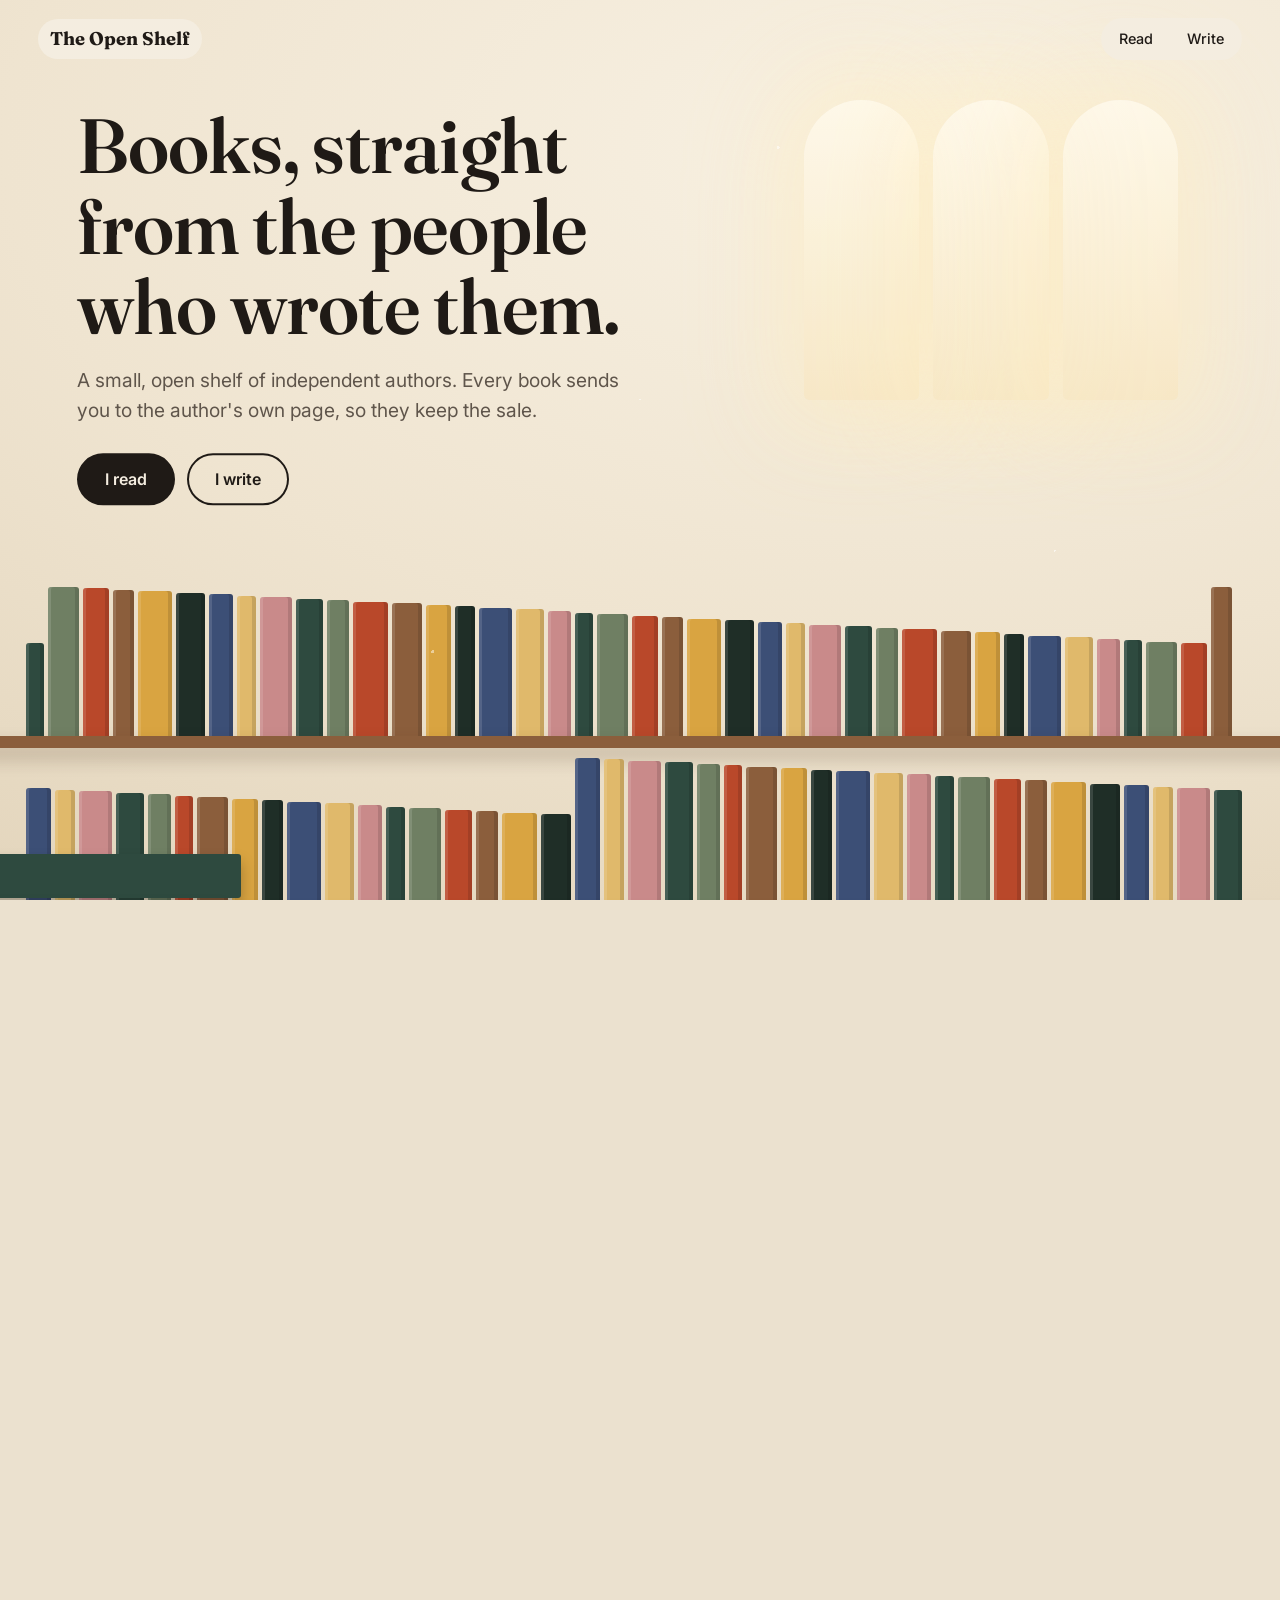
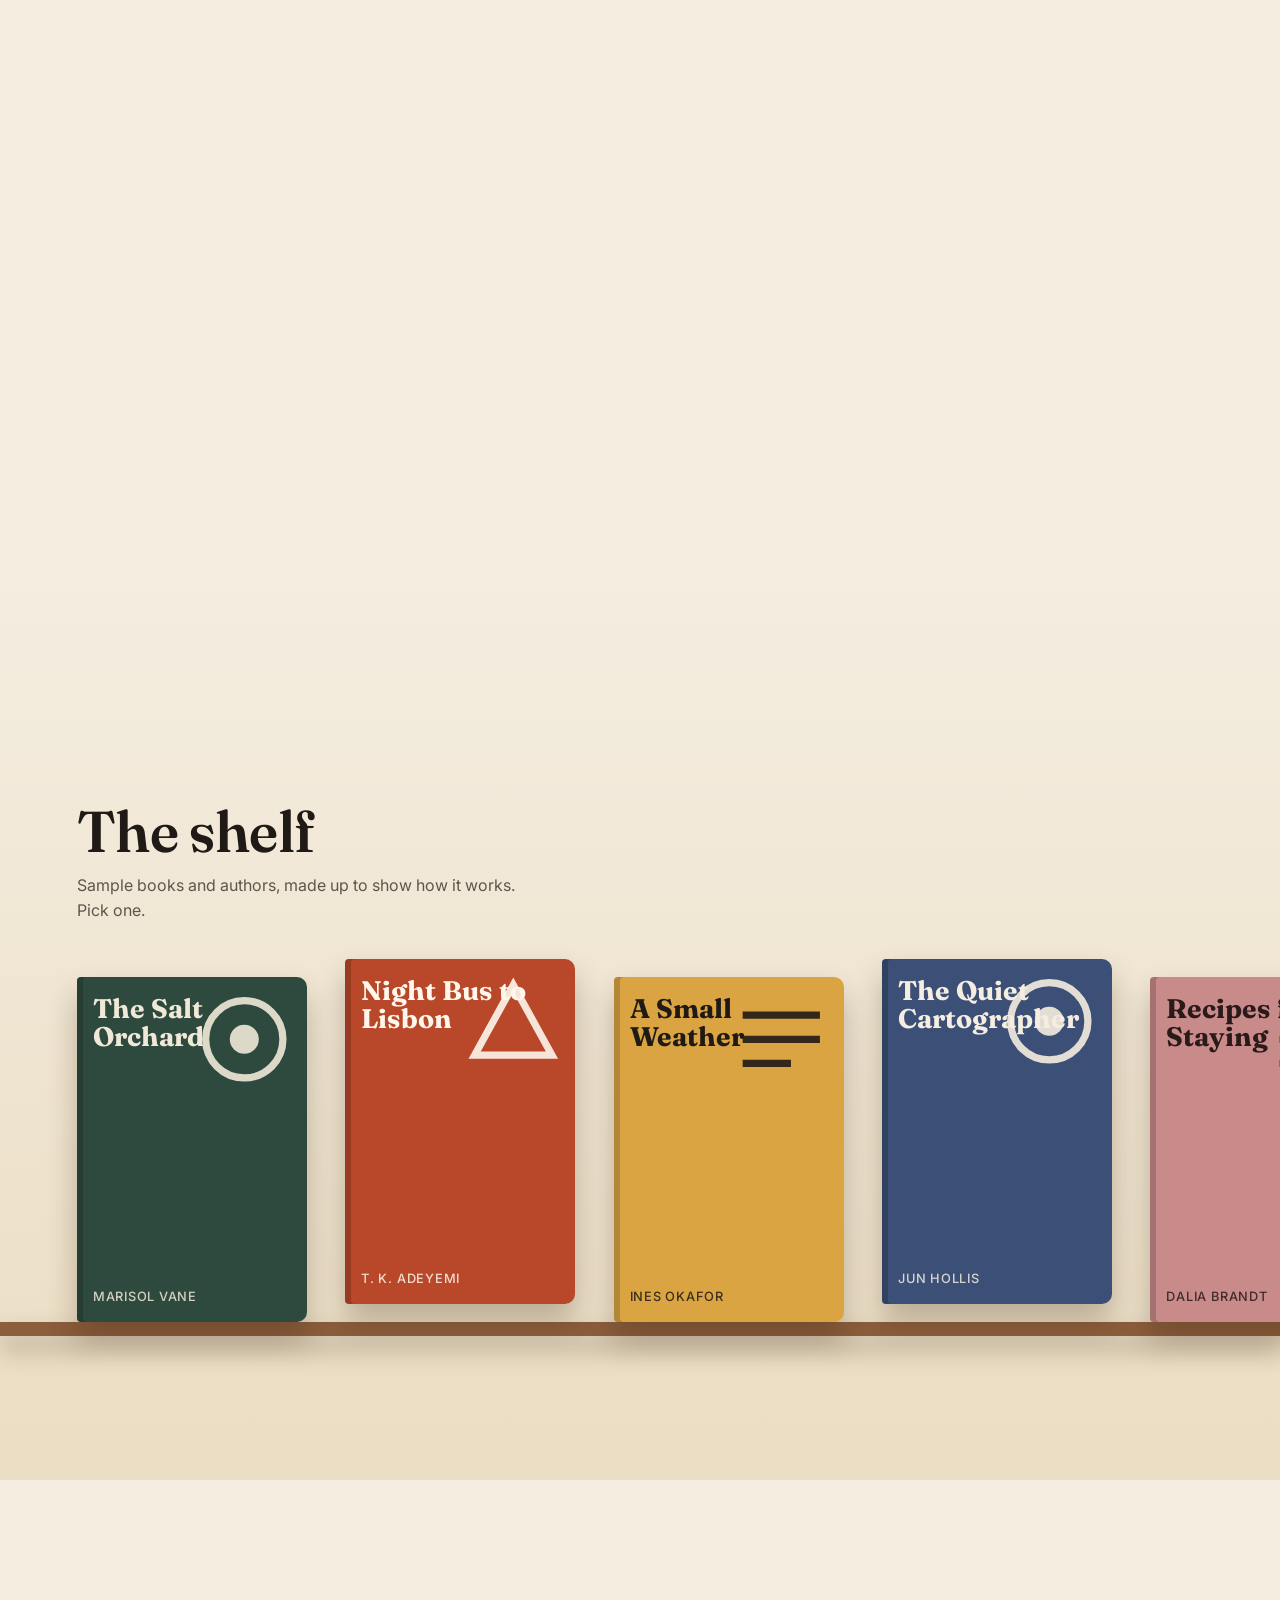
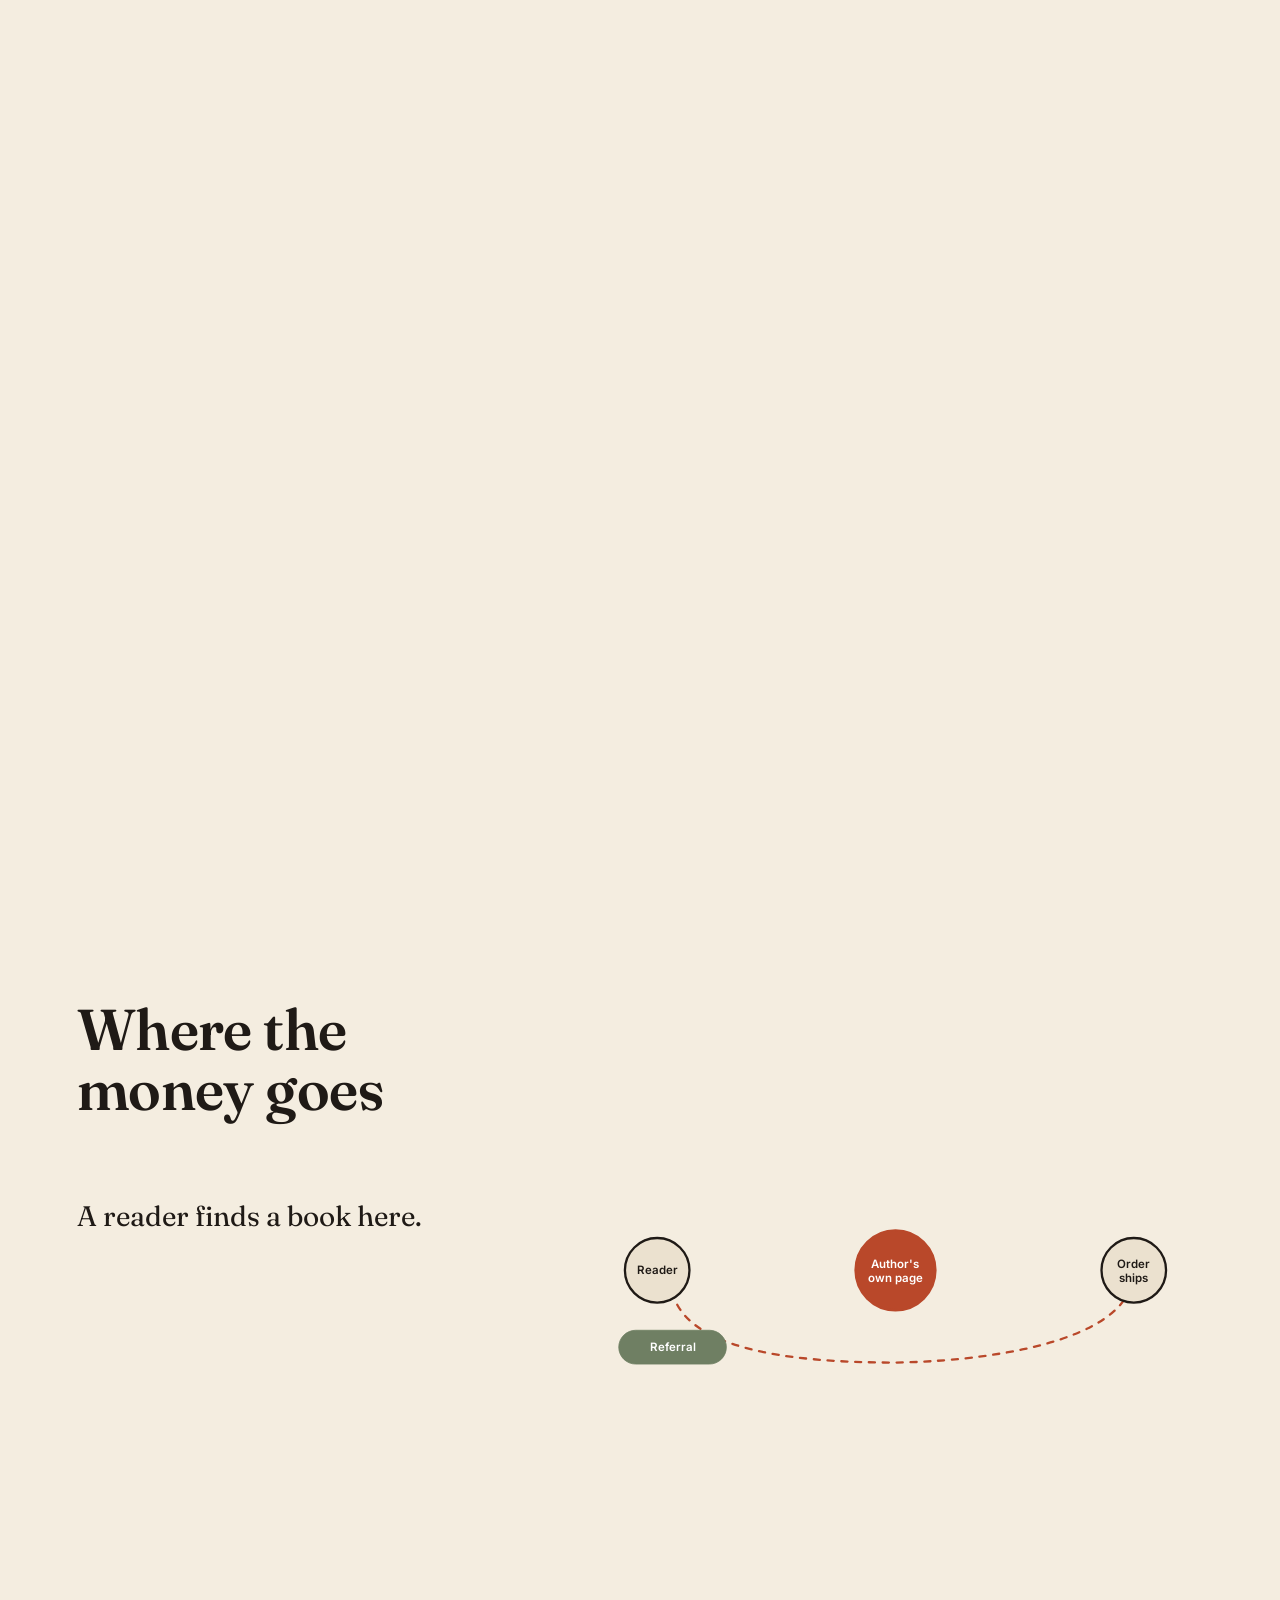
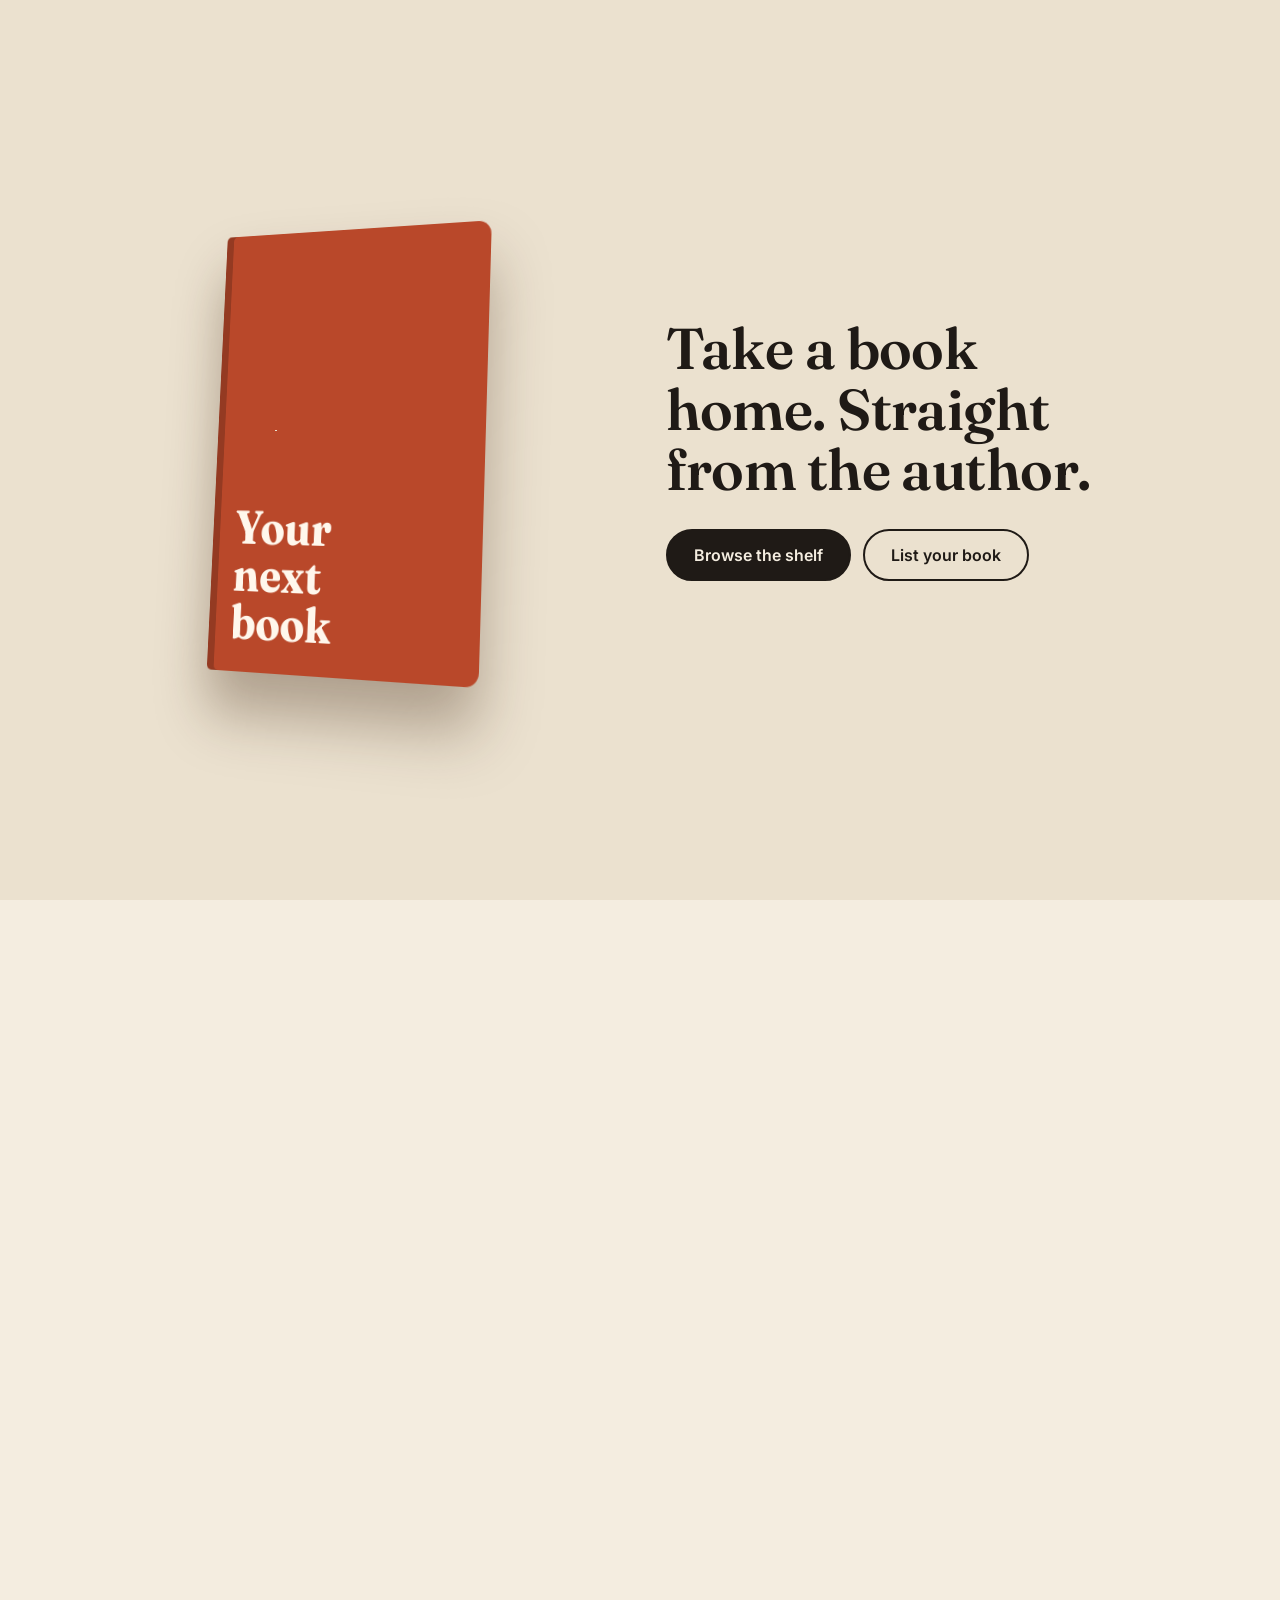
==== site/index.html @ f5461d3b "Add The Open Shelf site, brief and business plausibility notes Co-Authored-By: Claude Sonnet 5.5 <no" ====
<!doctype html>
<html lang="en">
<head>
<meta charset="utf-8">
<meta name="viewport" content="width=device-width, initial-scale=1">
<title>The Open Shelf</title>
<meta name="description" content="Indie books, linked straight to the author's own page. No middle shelf.">
<link rel="preconnect" href="https://fonts.googleapis.com">
<link rel="stylesheet" href="https://fonts.googleapis.com/css2?family=Fraunces:opsz,wght@9..144,400;9..144,600;9..144,700&family=Inter:wght@400;500;600&display=swap">
<link rel="stylesheet" href="style.css">
</head>
<body>

<header class="nav">
  <a class="brand" href="#top">The Open Shelf</a>
  <nav><a href="#shelf">Read</a><a href="#authors">Write</a></nav>
</header>

<main id="top">

<!-- ROOM 1: threshold -->
<section class="room hero" id="hero" data-room>
  <div class="hero-stage">
    <div class="layer l-wall" data-depth="0.15"></div>
    <div class="layer l-window" data-depth="0.25"><span></span><span></span><span></span></div>
    <div class="layer l-shelf" data-depth="0.5">
      <div class="shelf-row r1"></div>
      <div class="shelf-row r2"></div>
    </div>
    <div class="layer l-dust" data-depth="0.8" aria-hidden="true"></div>
    <div class="layer l-front" data-depth="1.2"><div class="stack"><i></i><i></i><i></i></div></div>
    <div class="hero-copy">
      <h1>Books, straight from the people who wrote them.</h1>
      <p>A small, open shelf of independent authors. Every book sends you to the author's own page, so they keep the sale.</p>
      <div class="actions">
        <a class="btn solid" href="#shelf">I read</a>
        <a class="btn ghost" href="#authors">I write</a>
      </div>
    </div>
  </div>
</section>

<!-- ROOM 2: the idea -->
<section class="room idea" id="idea" data-room style="--span:320vh">
  <div class="sticky">
    <div class="idea-lines">
      <p data-line>Most bookshops sit in the middle.</p>
      <p data-line>They take a cut, hold the customer, and set the terms.</p>
      <p data-line>This one points. Then it steps aside.</p>
      <p data-line class="strong">No middle shelf.</p>
    </div>
  </div>
</section>

<!-- ROOM 3: the shelf (peak) -->
<section class="room shelf" id="shelf" data-room style="--span:560vh">
  <div class="sticky">
    <div class="shelf-head">
      <h2>The shelf</h2>
      <p>Sample books and authors, made up to show how it works. Pick one.</p>
    </div>
    <div class="track-wrap"><div class="plank" aria-hidden="true"></div><div class="track" id="track"></div></div>
  </div>
</section>

<!-- ROOM 4: the money -->
<section class="room money" id="money" data-room style="--span:360vh">
  <div class="sticky">
    <div class="money-copy">
      <h2>Where the money goes</h2>
      <p class="step" data-step="0">A reader finds a book here.</p>
      <p class="step" data-step="1">They land on the author's own page and buy there.</p>
      <p class="step" data-step="2">The author sells, ships and keeps the relationship.</p>
      <p class="step" data-step="3">The shelf earns a small referral commission, agreed up front with each author.</p>
    </div>
    <svg class="flow" viewBox="0 0 800 300" role="img" aria-label="A reader goes from the shelf to the author's page, the author fulfils the order, and a small commission returns to the shelf.">
      <path id="main" d="M90 150 H400 H710" />
      <path id="back" d="M710 150 C710 270 400 270 400 270 C250 270 130 250 110 180" />
      <g class="node n0"><circle cx="90" cy="150" r="42"/><text x="90" y="155">Reader</text></g>
      <g class="node n1"><circle cx="400" cy="150" r="52"/><text x="400" y="147">Author's</text><text x="400" y="165">own page</text></g>
      <g class="node n2"><circle cx="710" cy="150" r="42"/><text x="710" y="147">Order</text><text x="710" y="165">ships</text></g>
      <g class="node n3"><rect x="40" y="228" width="140" height="44" rx="22"/><text x="110" y="255">Referral</text></g>
    </svg>
  </div>
</section>

<!-- ROOM 5: for authors -->
<section class="room authors" id="authors" data-room style="--span:260vh">
  <div class="sticky">
    <div class="reveal-panel">
      <div class="authors-inner">
        <h2>Write books? Keep your readers.</h2>
        <ol>
          <li><b>Send us your book.</b> A cover, a short blurb and the link to your own page.</li>
          <li><b>Agree the referral.</b> One plain number, written down before anything goes live.</li>
          <li><b>Get found.</b> Readers click through and buy from you. You ship, you keep the sale.</li>
        </ol>
        <a class="btn solid light" href="mailto:hello@example.com?subject=My%20book%20for%20The%20Open%20Shelf">Tell us about your book</a>
      </div>
    </div>
  </div>
</section>

<!-- ROOM 6: close -->
<section class="room close" id="close" data-room style="--span:200vh">
  <div class="sticky">
    <div class="tilt-book" id="tilt" aria-hidden="true"><span>Your<br>next<br>book</span></div>
    <div class="close-copy">
      <h2>Take a book home. Straight from the author.</h2>
      <div class="actions">
        <a class="btn solid" href="#shelf">Browse the shelf</a>
        <a class="btn ghost" href="#authors">List your book</a>
      </div>
    </div>
  </div>
</section>

</main>

<footer><p>The Open Shelf. Sample books and authors on this page are fictional.</p></footer>

<!-- library slip (signature move) -->
<div class="slip-wrap" id="slipWrap" hidden>
  <div class="slip" role="dialog" aria-modal="true" aria-labelledby="slipTitle">
    <p class="slip-top">THE OPEN SHELF · BORROWER'S SLIP</p>
    <h3 id="slipTitle"></h3>
    <p class="slip-by"></p>
    <div class="slip-line"><span>Fulfilled by</span><b class="slip-url"></b></div>
    <div class="stamp" aria-hidden="true">DIRECT</div>
    <p class="slip-note">You are going to the author's own page. They sell it, they ship it, they keep the sale.</p>
    <div class="actions">
      <a class="btn solid slip-go" href="#" target="_blank" rel="noopener">Go to the author</a>
      <button class="btn ghost slip-close" type="button">Back to the shelf</button>
    </div>
  </div>
</div>

<script src="app.js"></script>
</body>
</html>
---- site/style.css ----
:root{
  --paper:#F4EDE0; --paper-2:#EBE1CF; --ink:#1F1A16; --ink-soft:#5F554B;
  --accent:#B9482A; --accent-ink:#FFF7EC; --sage:#6F7F63; --deep:#1F2E27; --deep-ink:#F1E9D8;
  --display:"Fraunces",Georgia,serif; --text:"Inter",system-ui,sans-serif;
}
*{box-sizing:border-box;margin:0;padding:0}
html{scroll-behavior:smooth}
body{background:var(--paper);color:var(--ink);font-family:var(--text);line-height:1.55;-webkit-font-smoothing:antialiased}
a{color:inherit}
h1,h2,h3{font-family:var(--display);font-weight:600;line-height:1.05;letter-spacing:-.01em;text-wrap:balance}
h1{font-size:clamp(2.4rem,6vw,5rem)} h2{font-size:clamp(2rem,4.5vw,3.6rem)}
p{text-wrap:pretty}

.nav{position:fixed;inset:0 0 auto 0;z-index:20;display:flex;justify-content:space-between;align-items:center;padding:18px max(16px,3vw);mix-blend-mode:normal;pointer-events:none}
.nav>*{pointer-events:auto}
.brand{font-family:var(--display);font-weight:700;text-decoration:none;font-size:1.15rem;background:var(--paper);padding:6px 12px;border-radius:99px}
.nav nav{display:flex;gap:6px;background:var(--paper);padding:4px;border-radius:99px}
.nav nav a{text-decoration:none;font-size:.9rem;font-weight:500;padding:6px 14px;border-radius:99px}
.nav nav a:hover,.nav nav a:focus-visible{background:var(--ink);color:var(--paper)}

.btn{display:inline-block;font:600 1rem var(--text);padding:14px 26px;border-radius:99px;text-decoration:none;border:2px solid var(--ink);cursor:pointer;transition:transform .2s,background .2s,color .2s}
.btn.solid{background:var(--ink);color:var(--paper)} .btn.ghost{background:transparent;color:var(--ink)}
.btn.solid.light{background:var(--deep-ink);color:var(--deep);border-color:var(--deep-ink)}
.btn:hover{transform:translateY(-2px)} .btn:focus-visible,.nav a:focus-visible,.book:focus-visible{outline:3px solid var(--accent);outline-offset:3px}
.actions{display:flex;gap:12px;flex-wrap:wrap;margin-top:28px}

.room{position:relative}
.sticky{position:sticky;top:0;height:100vh;overflow:hidden}
.idea,.shelf,.money,.authors,.close{height:var(--span)}

/* HERO */
.hero{height:100vh;min-height:620px;overflow:hidden}
.hero-stage{position:relative;height:100%;background:var(--paper)}
.layer{position:absolute;inset:-6% -4%;will-change:transform}
.l-wall{background:radial-gradient(120% 90% at 70% 20%,#F8F1E3 0%,#EFE4D0 55%,#E3D5BC 100%)}
.l-window{display:flex;gap:14px;justify-content:flex-end;padding:12% 12% 0 0}
.l-window span{width:clamp(50px,9vw,120px);height:clamp(150px,34vh,300px);background:linear-gradient(180deg,#FFF9EA,#F7E7C3);border-radius:70px 70px 6px 6px;opacity:.85;box-shadow:0 0 90px 30px rgba(255,236,190,.55)}
.l-shelf{display:flex;flex-direction:column;justify-content:flex-end;gap:0;padding-bottom:5vh}
.shelf-row{position:relative;display:flex;align-items:flex-end;gap:4px;padding:0 6vw;height:17vh;margin-top:2vh}
.shelf-row::after{content:"";position:absolute;left:0;right:0;bottom:-10px;height:12px;background:#8B5E3C;box-shadow:0 10px 18px rgba(60,35,15,.25)}
.shelf-row i{display:block;border-radius:3px 3px 0 0;box-shadow:inset -4px 0 0 rgba(0,0,0,.12),inset 3px 0 0 rgba(255,255,255,.12)}
.l-dust{background:
 radial-gradient(2px 2px at 20% 30%,#fff9 50%,transparent 51%),radial-gradient(3px 3px at 60% 20%,#fff8 50%,transparent 51%),
 radial-gradient(2px 2px at 80% 60%,#fff9 50%,transparent 51%),radial-gradient(3px 3px at 35% 70%,#fff7 50%,transparent 51%),
 radial-gradient(2px 2px at 50% 45%,#fff8 50%,transparent 51%);pointer-events:none}
.l-front{display:flex;align-items:flex-end;justify-content:flex-start;padding:0 0 -10px 4vw;pointer-events:none}
.stack{margin-bottom:-4vh;display:flex;flex-direction:column;gap:2px;width:clamp(150px,22vw,300px)}
.stack i{display:block;height:clamp(22px,4vw,44px);border-radius:3px;box-shadow:0 8px 14px rgba(0,0,0,.25)}
.stack i:nth-child(1){background:#2E4A3F;transform:translateX(10px)} .stack i:nth-child(2){background:#B9482A;transform:translateX(-6px)} .stack i:nth-child(3){background:#D9A441;transform:translateX(4px)}
.hero-copy{position:absolute;z-index:5;left:max(20px,6vw);top:34%;transform:translateY(-50%);max-width:min(680px,88vw)}
.hero-copy p{margin-top:18px;font-size:clamp(1rem,1.5vw,1.2rem);color:var(--ink-soft);max-width:46ch}

/* IDEA */
.idea .sticky{display:grid;place-items:center;background:var(--paper-2)}
.idea-lines{width:min(820px,86vw);position:relative;height:60vh}
.idea-lines p{position:absolute;left:0;right:0;top:50%;font-family:var(--display);font-size:clamp(1.7rem,4vw,3.2rem);line-height:1.15;opacity:0;transform:translateY(22px)}
.idea-lines p.strong{font-size:clamp(2.6rem,8vw,6.5rem);font-weight:700;color:var(--accent)}

/* SHELF */
.shelf .sticky{background:linear-gradient(180deg,#F4EDE0 0%,#EBDDC3 100%);display:flex;flex-direction:column;justify-content:center}
.shelf-head{padding:0 max(20px,6vw);margin-bottom:4vh;padding-top:70px}
.shelf-head p{color:var(--ink-soft);margin-top:10px;max-width:50ch}
.track{display:flex;gap:clamp(18px,3vw,44px);padding:0 max(20px,6vw);will-change:transform;align-items:flex-end}
.book{flex:0 0 auto;width:clamp(150px,19vw,230px);aspect-ratio:2/3;border:0;border-radius:4px 10px 10px 4px;cursor:pointer;position:relative;padding:18px 16px;text-align:left;color:var(--c-ink,#fff);background:var(--c);box-shadow:inset 6px 0 0 rgba(0,0,0,.18),0 18px 30px rgba(60,35,15,.28);transition:transform .35s cubic-bezier(.2,.8,.2,1),box-shadow .35s;display:flex;flex-direction:column;justify-content:space-between;font-family:var(--display)}
.book:hover,.book:focus-visible{transform:translateY(-16px) rotate(-1.5deg);box-shadow:inset 6px 0 0 rgba(0,0,0,.18),0 30px 40px rgba(60,35,15,.34)}
.book .t{font-size:clamp(1.15rem,2.1vw,1.7rem);font-weight:700;line-height:1.05}
.book .a{font:500 .8rem var(--text);letter-spacing:.06em;text-transform:uppercase;opacity:.85}
.book .art{position:absolute;right:14px;top:14px;width:42%;aspect-ratio:1;opacity:.9}
.track-wrap{position:relative;padding-bottom:6px}
.track{position:relative;z-index:1}
.plank{position:absolute;left:0;right:0;bottom:-8px;height:14px;background:#8B5E3C;box-shadow:0 14px 24px rgba(60,35,15,.3)}

/* MONEY */
.money .sticky{background:var(--paper);display:grid;grid-template-columns:1fr 1.3fr;align-items:center;gap:3vw;padding:0 max(20px,6vw)}
.money-copy{position:relative;height:60vh}
.money-copy h2{position:absolute;top:0}
.step{position:absolute;left:0;top:36%;font-size:clamp(1.2rem,2.2vw,1.8rem);font-family:var(--display);max-width:22ch;opacity:0;transform:translateY(18px)}
.flow{width:100%;height:auto;overflow:visible}
.flow path{fill:none;stroke:var(--ink);stroke-width:3;stroke-linecap:round;stroke-dasharray:var(--len,1000);stroke-dashoffset:var(--len,1000)}
.flow #back{stroke:var(--accent);stroke-dasharray:8 10 }
.flow .node{opacity:.25;transition:opacity .4s}
.flow .node.on{opacity:1}
.flow circle{fill:var(--paper-2);stroke:var(--ink);stroke-width:3}
.flow .n1 circle{fill:var(--accent);stroke:var(--accent)}
.flow .n3 rect{fill:var(--sage);stroke:var(--sage)}
.flow text{font:600 15px var(--text);text-anchor:middle;fill:var(--ink)}
.flow .n1 text,.flow .n3 text{fill:#fff}

/* AUTHORS */
.authors .sticky{background:var(--paper)}
.reveal-panel{position:absolute;inset:0;background:var(--deep);color:var(--deep-ink);clip-path:circle(var(--r,0%) at 50% 100%);display:grid;place-items:center}
.authors-inner{width:min(760px,86vw)}
.authors-inner h2{margin-bottom:28px}
.authors-inner ol{list-style:none;display:grid;gap:16px;margin-bottom:30px;counter-reset:n}
.authors-inner li{counter-increment:n;padding-left:44px;position:relative;font-size:clamp(1rem,1.6vw,1.25rem)}
.authors-inner li::before{content:counter(n);position:absolute;left:0;top:-2px;width:30px;height:30px;border-radius:50%;background:var(--deep-ink);color:var(--deep);display:grid;place-items:center;font:700 .9rem var(--text)}

/* CLOSE */
.close .sticky{background:var(--paper-2);display:grid;grid-template-columns:1fr 1fr;align-items:center;padding:0 max(20px,6vw);gap:4vw;perspective:900px}
.tilt-book{justify-self:center;width:min(300px,60vw);aspect-ratio:2/3;background:var(--accent);color:var(--accent-ink);border-radius:5px 14px 14px 5px;box-shadow:inset 8px 0 0 rgba(0,0,0,.2),0 40px 60px rgba(60,35,15,.35);display:flex;align-items:flex-end;padding:26px;font:700 clamp(2rem,4vw,3rem)/1 var(--display);transform:rotateY(var(--ry,-14deg)) rotateX(var(--rx,4deg));transition:transform .15s linear}
.close-copy h2{max-width:14ch}

footer{padding:40px max(20px,6vw);background:var(--ink);color:var(--paper-2);font-size:.9rem}

/* SLIP */
.slip-wrap{position:fixed;inset:0;z-index:50;background:rgba(31,26,22,.55);display:grid;place-items:center;padding:16px;backdrop-filter:blur(3px)}
.slip-wrap[hidden]{display:none}
.slip{position:relative;width:min(480px,100%);background:#FBF6EA;background-image:repeating-linear-gradient(transparent 0 31px,#cfd9e2 31px 32px);border-radius:4px;padding:28px 28px 26px;box-shadow:0 30px 60px rgba(0,0,0,.4);animation:pull .6s cubic-bezier(.2,.9,.2,1) both}
@keyframes pull{from{transform:translateY(60px) rotate(-3deg);opacity:0}to{transform:none;opacity:1}}
.slip-top{font:600 .7rem var(--text);letter-spacing:.14em;color:var(--ink-soft)}
.slip h3{font-size:1.8rem;margin:10px 0 2px}
.slip-by{color:var(--ink-soft);margin-bottom:16px}
.slip-line{display:flex;justify-content:space-between;gap:12px;border-top:2px solid var(--ink);padding-top:10px;font-size:.95rem}
.slip-url{font-family:ui-monospace,Menlo,monospace}
.stamp{position:absolute;right:22px;top:70px;border:3px solid var(--accent);color:var(--accent);font:800 1.4rem var(--text);letter-spacing:.12em;padding:4px 12px;border-radius:4px;transform:rotate(-12deg);opacity:0;animation:stamp .35s .5s cubic-bezier(.3,1.6,.5,1) forwards}
@keyframes stamp{from{transform:rotate(-12deg) scale(2.2);opacity:0}to{transform:rotate(-12deg) scale(1);opacity:.9}}
.slip-note{margin-top:16px;font-size:.92rem;color:var(--ink-soft)}
.slip .btn{padding:12px 20px;font-size:.95rem}

@media (max-width:760px){
  .money .sticky,.close .sticky{grid-template-columns:1fr;align-content:center}
  .money-copy{height:34vh} .step{top:30%}
  .tilt-book{width:38vw;order:2} .close-copy{order:1} .close .sticky{gap:20px}
  .hero-copy{top:36%;left:16px;right:16px}
  .shelf-row{height:12vh}
  .nav nav a{padding:6px 10px}
}
@media (prefers-reduced-motion:reduce){
  html{scroll-behavior:auto}
  .slip,.stamp{animation:none;opacity:1}
  .stamp{transform:rotate(-12deg)}
}
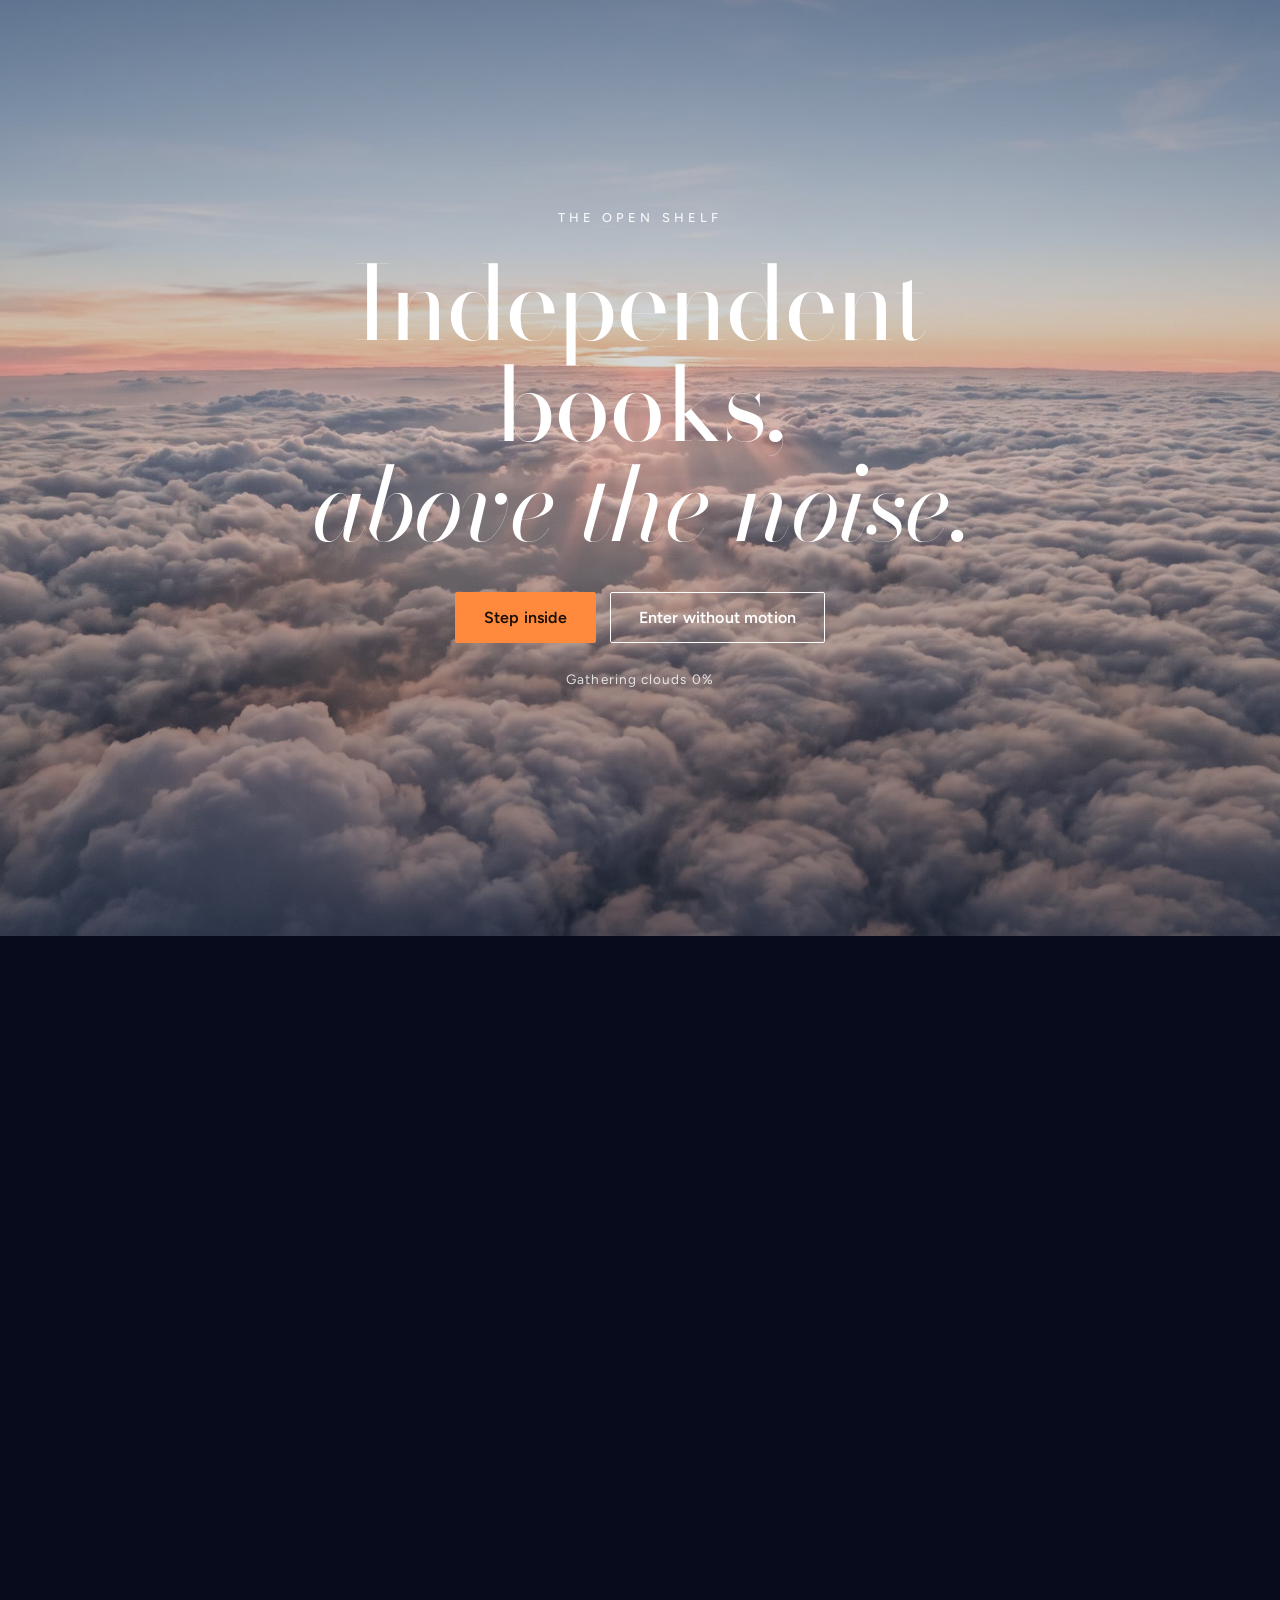
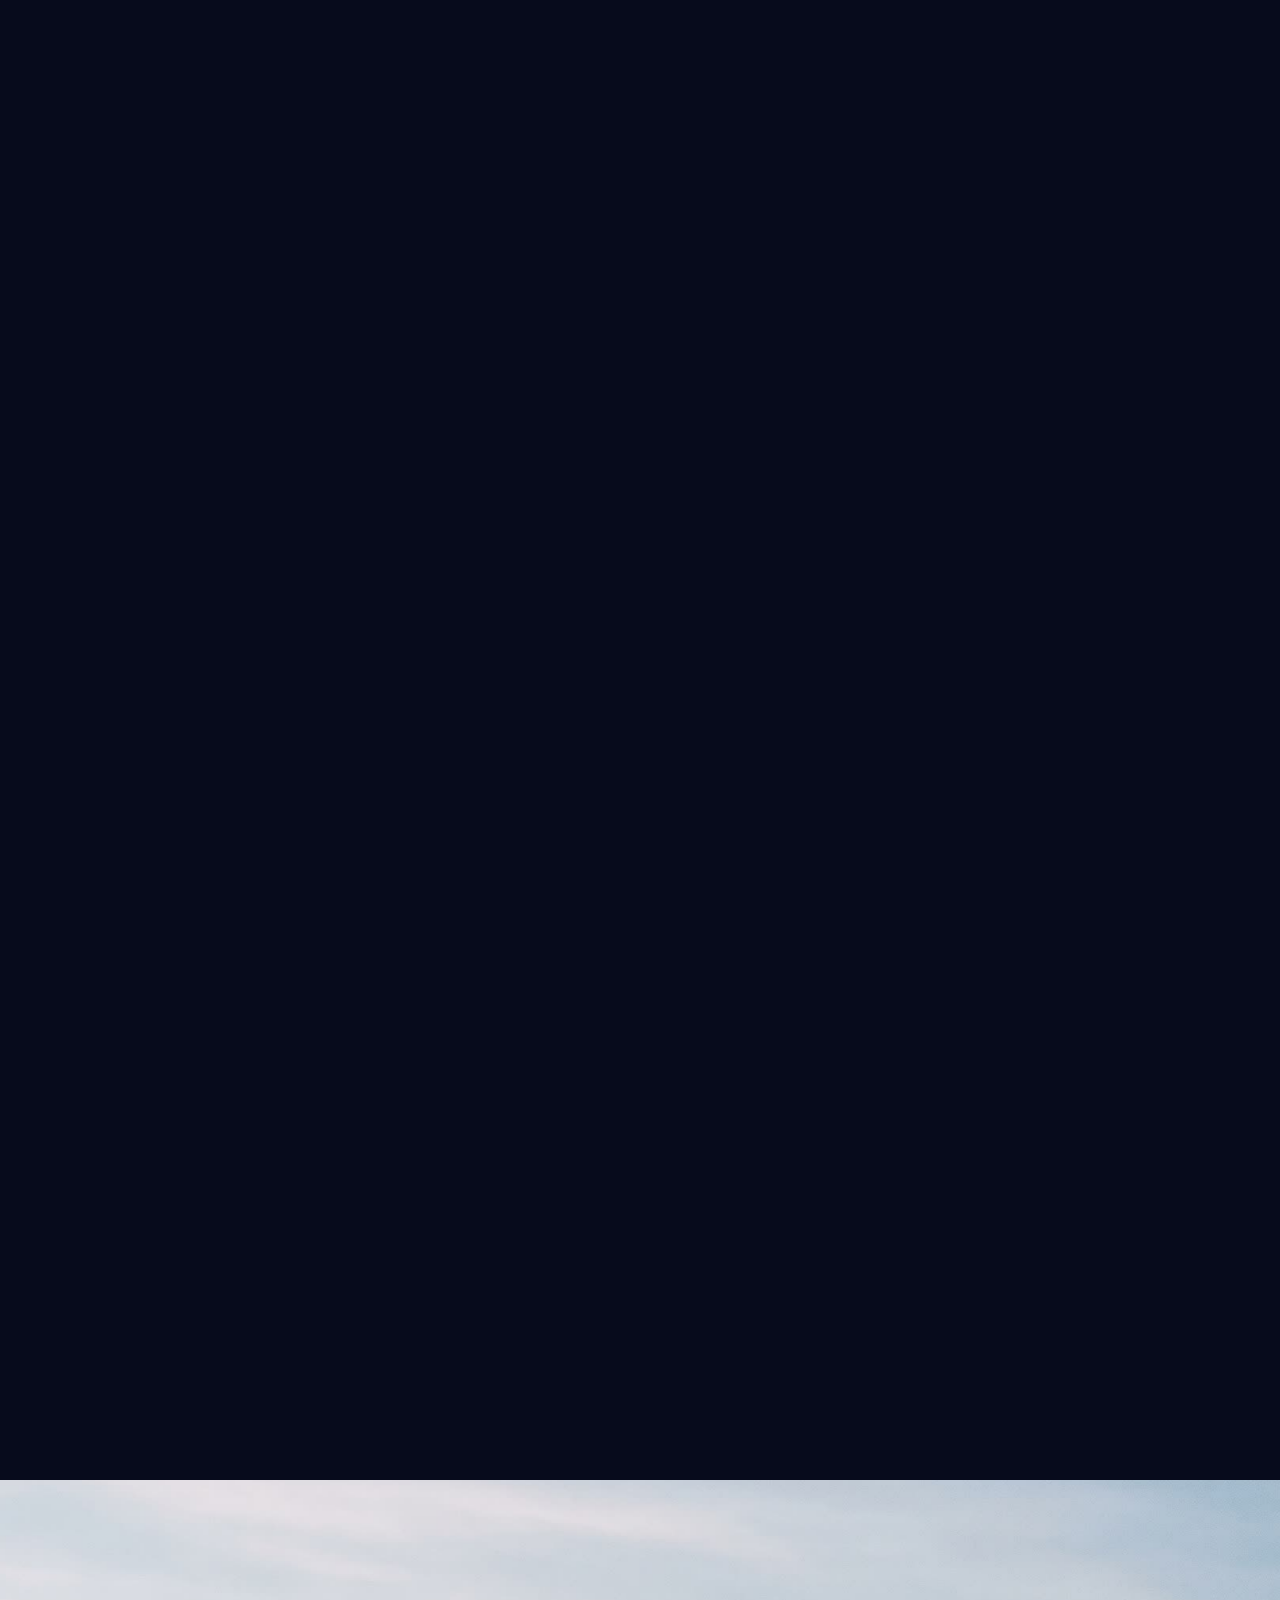
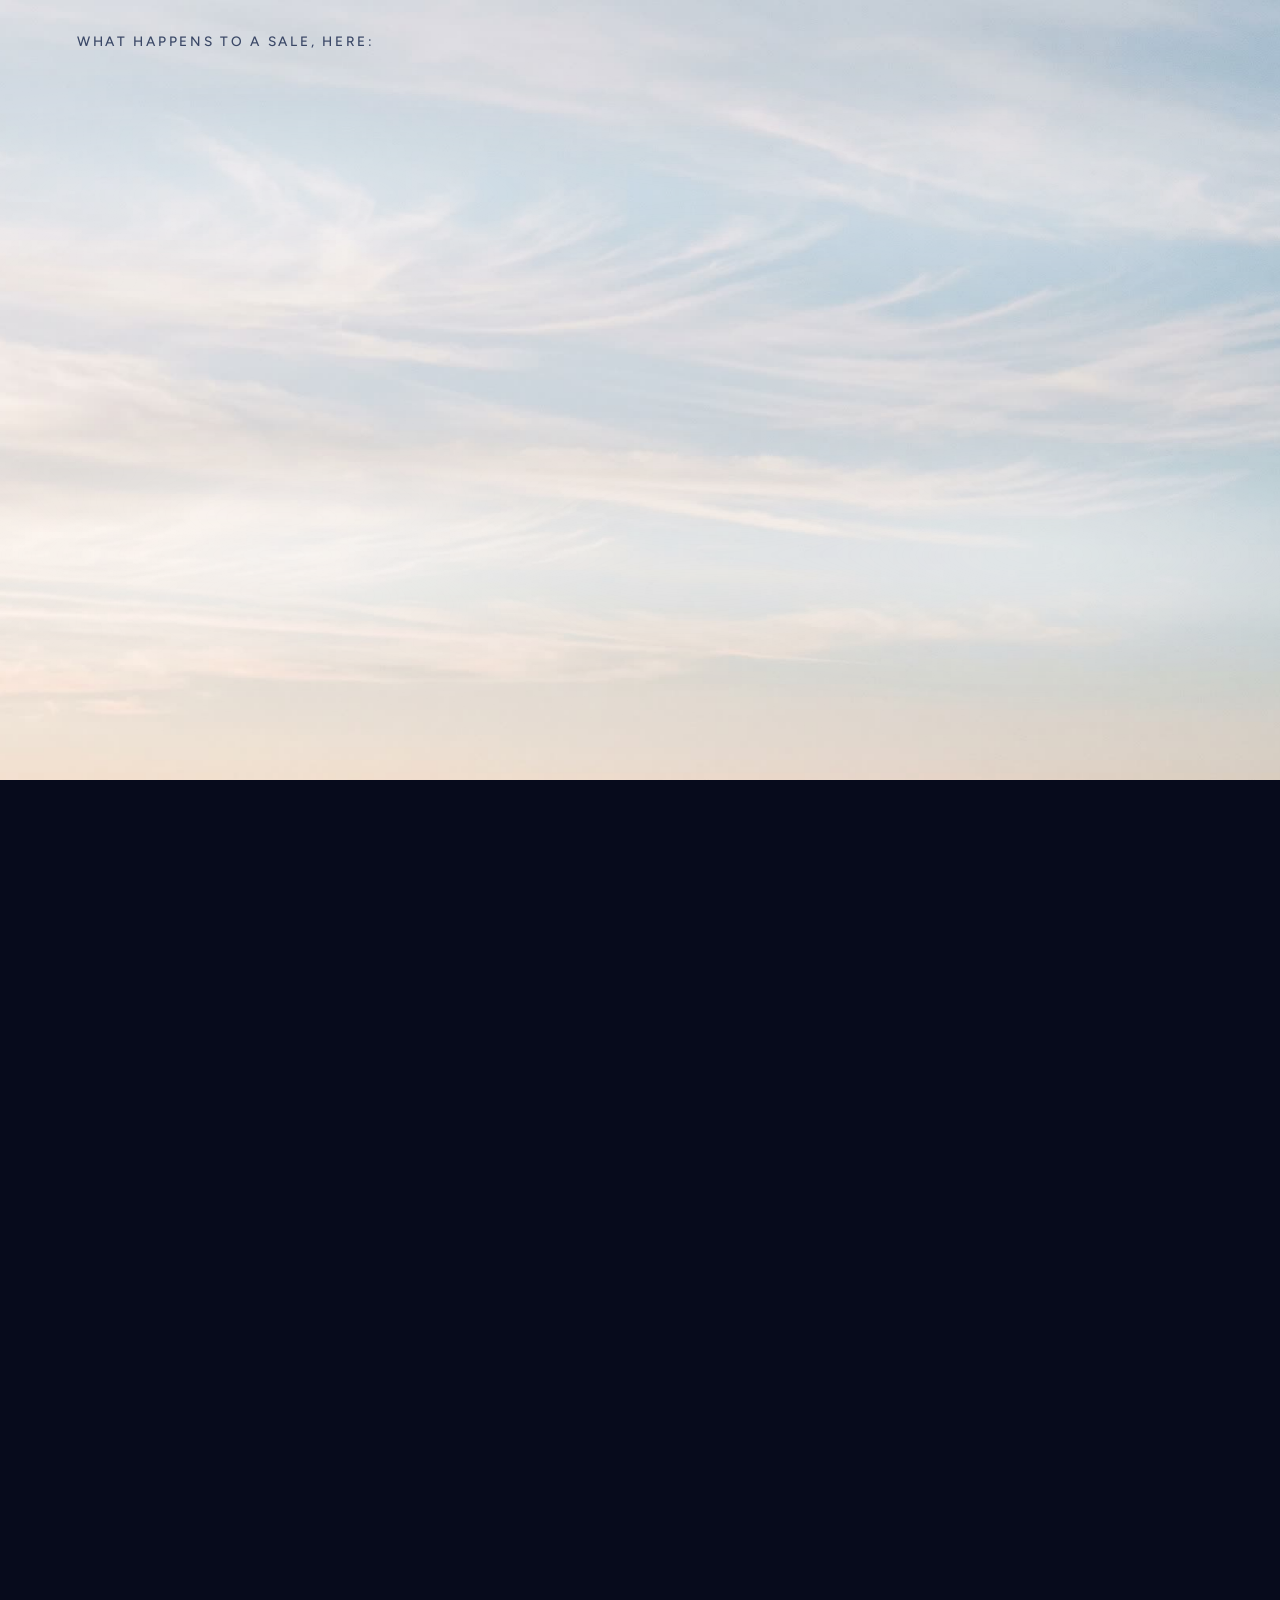
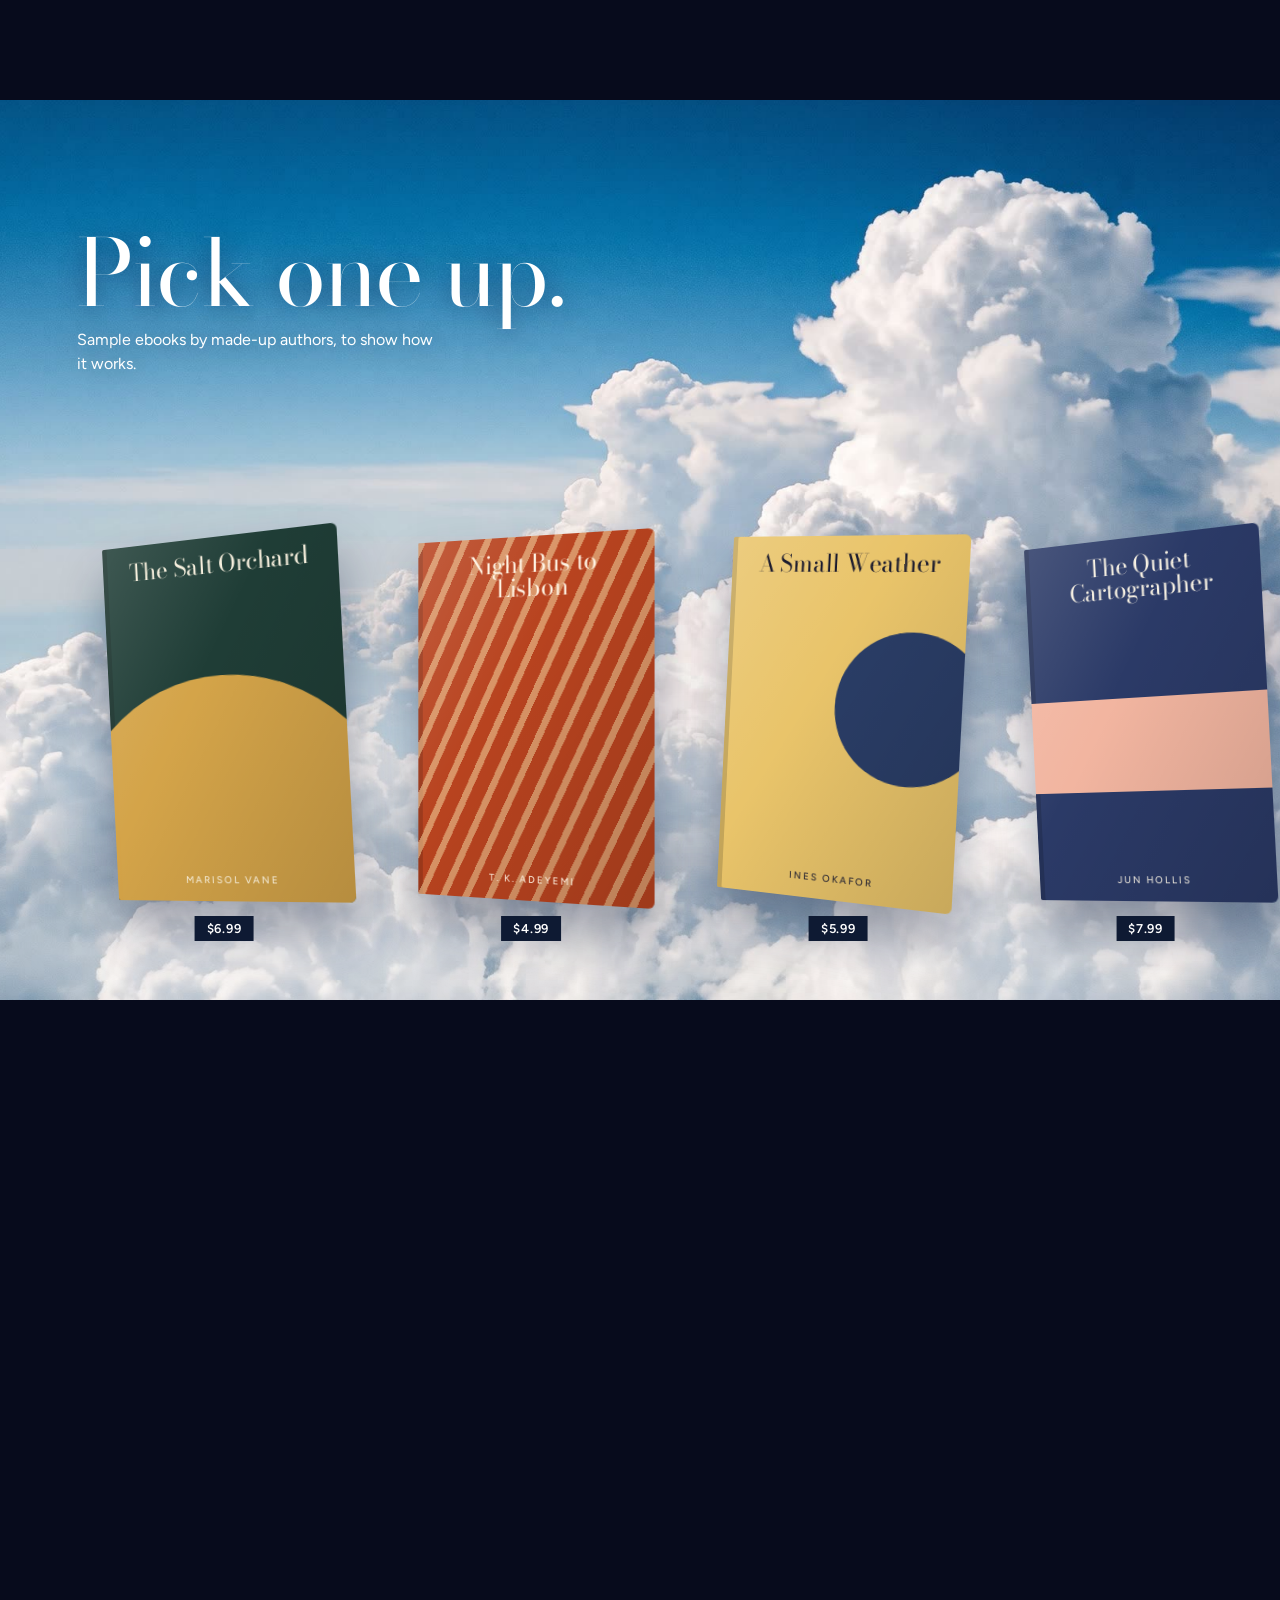
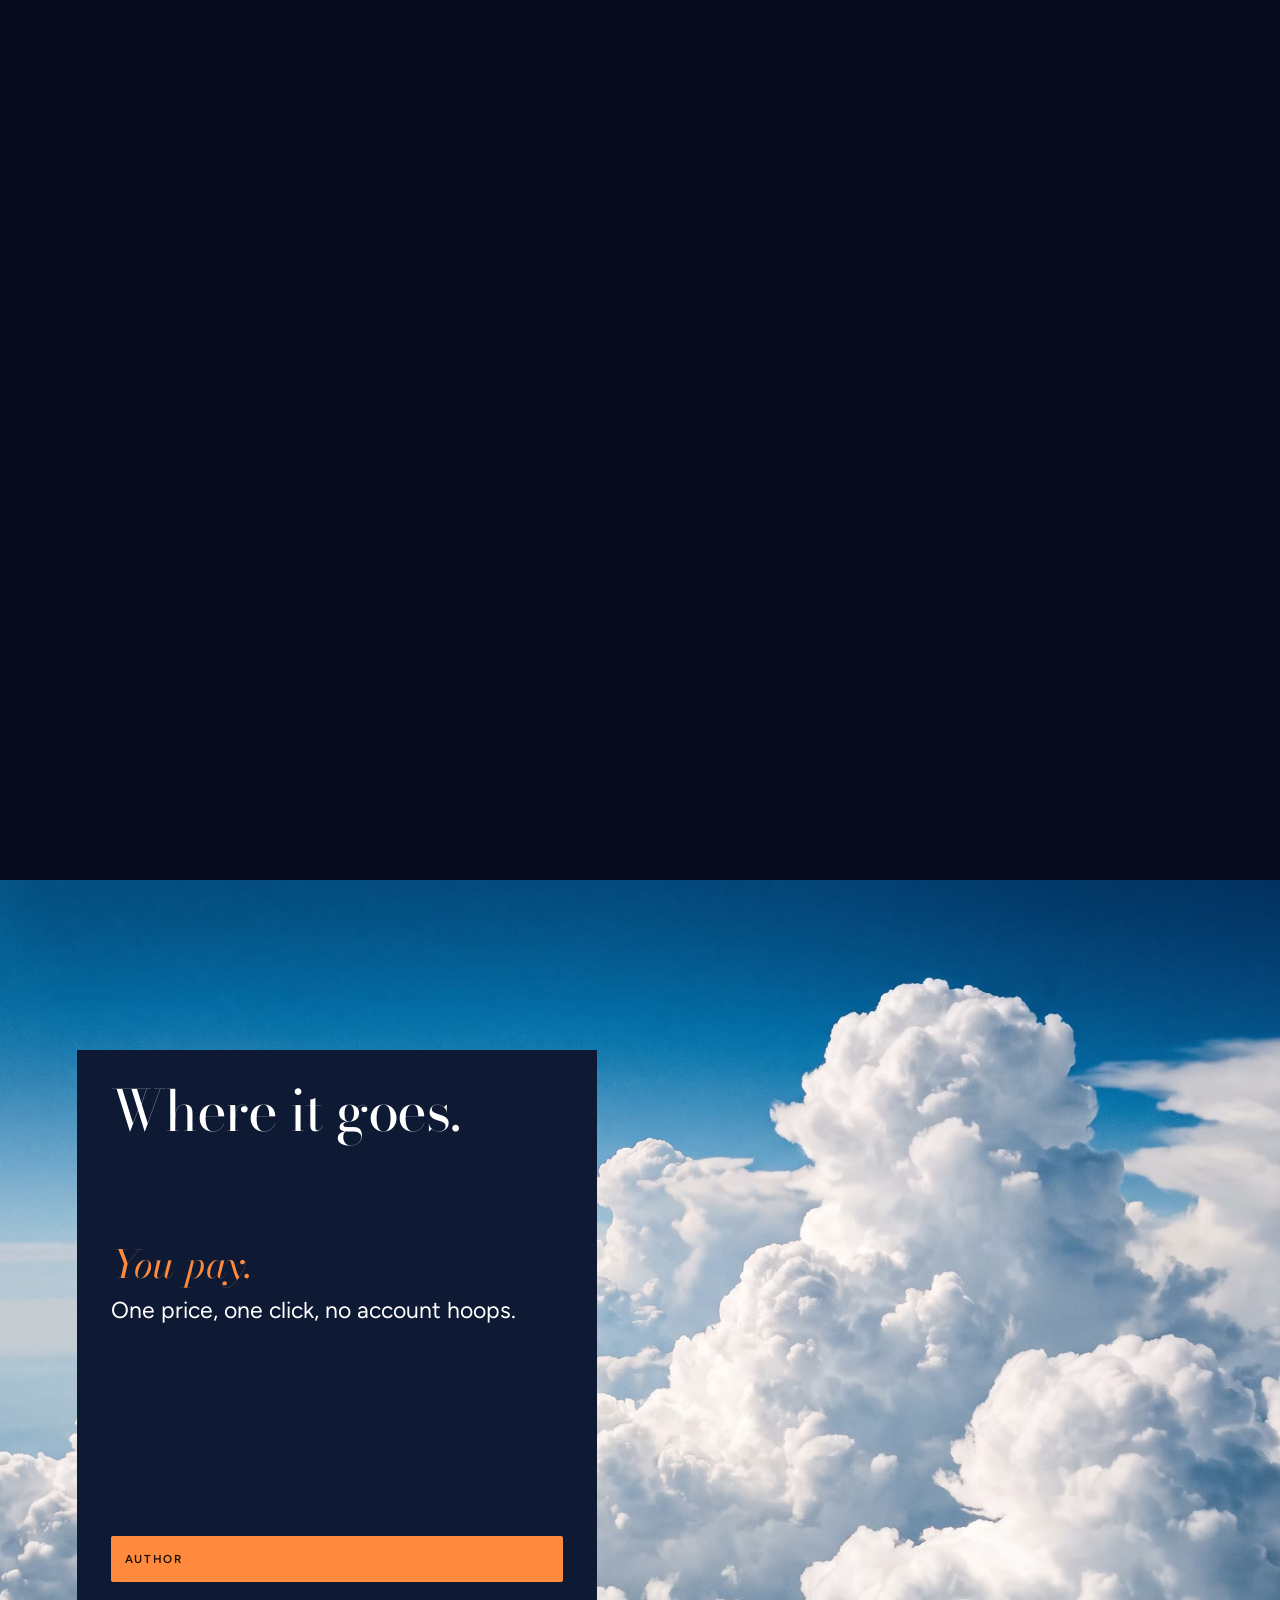
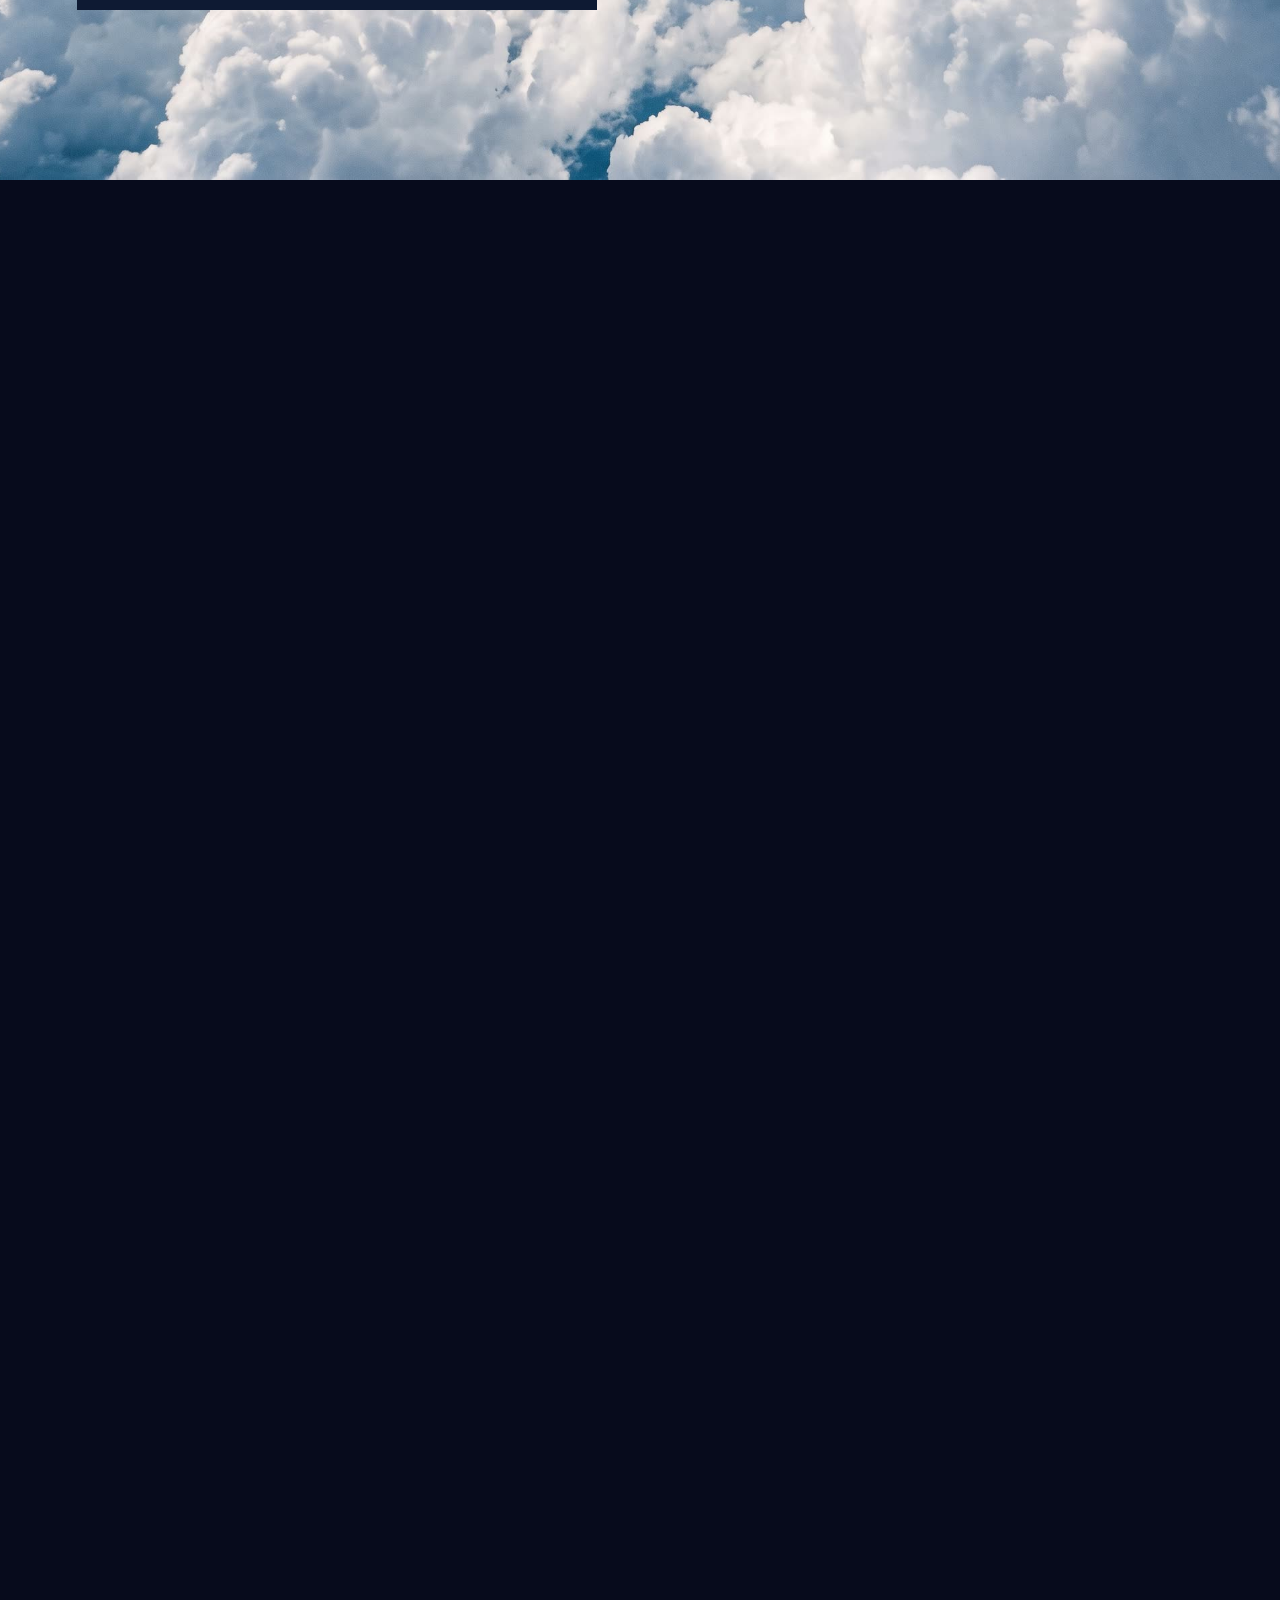
==== commit 76ab49c9: "Redesign as sky-world ebook marketplace with kie.ai assets Co-Authored-By: Claude Sonnet 5.5 <norepl" ====
--- a/site/index.html
+++ b/site/index.html
@@ -2,135 +2,148 @@
 <html lang="en">
 <head>
 <meta charset="utf-8">
-<meta name="viewport" content="width=device-width, initial-scale=1">
+<meta name="viewport" content="width=device-width, initial-scale=1, viewport-fit=cover">
 <title>The Open Shelf</title>
-<meta name="description" content="Indie books, linked straight to the author's own page. No middle shelf.">
+<meta name="description" content="Independent ebooks, delivered instantly. Most of the sale goes to the author, and so does your email if you say yes.">
 <link rel="preconnect" href="https://fonts.googleapis.com">
-<link rel="stylesheet" href="https://fonts.googleapis.com/css2?family=Fraunces:opsz,wght@9..144,400;9..144,600;9..144,700&family=Inter:wght@400;500;600&display=swap">
+<link rel="preconnect" href="https://fonts.gstatic.com" crossorigin>
+<link rel="stylesheet" href="https://fonts.googleapis.com/css2?family=Bodoni+Moda:ital,opsz,wght@0,6..96,400;0,6..96,600;1,6..96,400;1,6..96,500&family=Figtree:wght@400;500;600&display=swap">
 <link rel="stylesheet" href="style.css">
 </head>
-<body>
+<body data-tone="light">
 
-<header class="nav">
-  <a class="brand" href="#top">The Open Shelf</a>
-  <nav><a href="#shelf">Read</a><a href="#authors">Write</a></nav>
+<!-- Entry gate -->
+<div class="gate" id="gate">
+  <div class="gate-sky"></div>
+  <div class="gate-inner">
+    <p class="gate-mark">The Open Shelf</p>
+    <h1 class="gate-title">Independent books,<br><em>above the noise.</em></h1>
+    <div class="gate-actions">
+      <button class="btn sun" id="enter" type="button">Step inside</button>
+      <button class="btn line" id="enterCalm" type="button">Enter without motion</button>
+    </div>
+    <p class="gate-load" id="gateLoad" aria-live="polite">Gathering clouds</p>
+  </div>
+</div>
+
+<header class="top">
+  <a class="mark" href="#top">The Open Shelf</a>
+  <nav aria-label="Main"><a href="#shelf">Read</a><a href="#authors">Write</a></nav>
 </header>
+
+<aside class="gauge" aria-hidden="true">
+  <i data-g="hero"><b>Dawn</b></i><i data-g="idea"><b>Morning</b></i><i data-g="shelf"><b>Day</b></i><i data-g="money"><b>Noon</b></i><i data-g="authors"><b>Dusk</b></i><i data-g="close"><b>Night</b></i>
+  <span class="gauge-dot"></span>
+</aside>
 
 <main id="top">
 
-<!-- ROOM 1: threshold -->
-<section class="room hero" id="hero" data-room>
-  <div class="hero-stage">
-    <div class="layer l-wall" data-depth="0.15"></div>
-    <div class="layer l-window" data-depth="0.25"><span></span><span></span><span></span></div>
-    <div class="layer l-shelf" data-depth="0.5">
-      <div class="shelf-row r1"></div>
-      <div class="shelf-row r2"></div>
+<!-- 1. DAWN: scrubbed flight -->
+<section class="room hero" id="hero" data-room data-tone="dark" style="--span:520vh">
+  <div class="sticky">
+    <video class="bgvid" id="vidDawn" src="assets/fly-dawn.mp4" poster="assets/sky-dawn.jpg" muted playsinline preload="auto" tabindex="-1" aria-hidden="true"></video>
+    <div class="floaters" id="heroFloaters" aria-hidden="true"></div>
+    <div class="beat b0"><h2 class="display">Books, from the people <em>who wrote them.</em></h2><p>Independent authors. Instant ebooks. No middle shelf.</p></div>
+    <div class="beat b1"><p class="whisper">Before the sun is up, somebody finishes a book.</p></div>
+    <div class="beat b2"><p class="whisper">Now it is here.<br><em>Come in.</em></p></div>
+  </div>
+</section>
+
+<!-- 2. MORNING: three promises, kinetic -->
+<section class="room idea" id="idea" data-room data-tone="light" style="--span:380vh">
+  <div class="sticky">
+    <div class="plate p-high"></div>
+    <div class="mist m1"></div><div class="mist m2"></div>
+    <div class="promises">
+      <p class="lead">What happens to a sale, here:</p>
+      <div class="promise" data-promise><h3>Most of it goes to the author.</h3><p>Not a sliver. The larger share, every time.</p></div>
+      <div class="promise" data-promise><h3>So does your name.</h3><p>If you say yes at checkout, the author gets your email and can write to you directly. If you say no, they do not.</p></div>
+      <div class="promise" data-promise><h3>And we help them be found.</h3><p>Shelves, newsletters and quiet word of mouth. That is what our small share pays for.</p></div>
     </div>
-    <div class="layer l-dust" data-depth="0.8" aria-hidden="true"></div>
-    <div class="layer l-front" data-depth="1.2"><div class="stack"><i></i><i></i><i></i></div></div>
-    <div class="hero-copy">
-      <h1>Books, straight from the people who wrote them.</h1>
-      <p>A small, open shelf of independent authors. Every book sends you to the author's own page, so they keep the sale.</p>
-      <div class="actions">
-        <a class="btn solid" href="#shelf">I read</a>
-        <a class="btn ghost" href="#authors">I write</a>
+  </div>
+</section>
+
+<!-- 3. DAY: the shelf (peak) -->
+<section class="room shelf" id="shelf" data-room data-tone="light" style="--span:620vh">
+  <div class="sticky">
+    <div class="plate p-day"></div>
+    <div class="mist m1"></div><div class="mist m3"></div>
+    <div class="shelf-head"><h2 class="display">Pick one up.</h2><p>Sample ebooks by made-up authors, to show how it works.</p></div>
+    <div class="track" id="track"></div>
+  </div>
+</section>
+
+<!-- 4. NOON: where the money goes (second scrubbed flight) -->
+<section class="room money" id="money" data-room data-tone="light" style="--span:460vh">
+  <div class="sticky">
+    <video class="bgvid" id="vidDay" src="assets/fly-day.mp4" poster="assets/sky-day.jpg" muted playsinline preload="auto" tabindex="-1" aria-hidden="true"></video>
+    <div class="money-card">
+      <h2 class="display">Where it goes.</h2>
+      <p class="mstep" data-m="0"><b>You pay.</b> One price, one click, no account hoops.</p>
+      <p class="mstep" data-m="1"><b>You read.</b> The ebook lands in your inbox straight away.</p>
+      <p class="mstep" data-m="2"><b>They are paid.</b> The larger share goes to the author. You choose whether they also get your email.</p>
+      <p class="mstep" data-m="3"><b>We keep a small cut.</b> It keeps the lights on and pays for marketing their book.</p>
+      <div class="split" aria-label="Most of each sale goes to the author, a small share to The Open Shelf">
+        <span class="s-author"><em>Author</em></span><span class="s-us"><em>Shelf</em></span>
       </div>
     </div>
   </div>
 </section>
 
-<!-- ROOM 2: the idea -->
-<section class="room idea" id="idea" data-room style="--span:320vh">
+<!-- 5. DUSK: for authors, reveal -->
+<section class="room authors" id="authors" data-room data-tone="dark" style="--span:320vh">
   <div class="sticky">
-    <div class="idea-lines">
-      <p data-line>Most bookshops sit in the middle.</p>
-      <p data-line>They take a cut, hold the customer, and set the terms.</p>
-      <p data-line>This one points. Then it steps aside.</p>
-      <p data-line class="strong">No middle shelf.</p>
-    </div>
-  </div>
-</section>
-
-<!-- ROOM 3: the shelf (peak) -->
-<section class="room shelf" id="shelf" data-room style="--span:560vh">
-  <div class="sticky">
-    <div class="shelf-head">
-      <h2>The shelf</h2>
-      <p>Sample books and authors, made up to show how it works. Pick one.</p>
-    </div>
-    <div class="track-wrap"><div class="plank" aria-hidden="true"></div><div class="track" id="track"></div></div>
-  </div>
-</section>
-
-<!-- ROOM 4: the money -->
-<section class="room money" id="money" data-room style="--span:360vh">
-  <div class="sticky">
-    <div class="money-copy">
-      <h2>Where the money goes</h2>
-      <p class="step" data-step="0">A reader finds a book here.</p>
-      <p class="step" data-step="1">They land on the author's own page and buy there.</p>
-      <p class="step" data-step="2">The author sells, ships and keeps the relationship.</p>
-      <p class="step" data-step="3">The shelf earns a small referral commission, agreed up front with each author.</p>
-    </div>
-    <svg class="flow" viewBox="0 0 800 300" role="img" aria-label="A reader goes from the shelf to the author's page, the author fulfils the order, and a small commission returns to the shelf.">
-      <path id="main" d="M90 150 H400 H710" />
-      <path id="back" d="M710 150 C710 270 400 270 400 270 C250 270 130 250 110 180" />
-      <g class="node n0"><circle cx="90" cy="150" r="42"/><text x="90" y="155">Reader</text></g>
-      <g class="node n1"><circle cx="400" cy="150" r="52"/><text x="400" y="147">Author's</text><text x="400" y="165">own page</text></g>
-      <g class="node n2"><circle cx="710" cy="150" r="42"/><text x="710" y="147">Order</text><text x="710" y="165">ships</text></g>
-      <g class="node n3"><rect x="40" y="228" width="140" height="44" rx="22"/><text x="110" y="255">Referral</text></g>
-    </svg>
-  </div>
-</section>
-
-<!-- ROOM 5: for authors -->
-<section class="room authors" id="authors" data-room style="--span:260vh">
-  <div class="sticky">
-    <div class="reveal-panel">
+    <div class="plate p-dusk base"></div>
+    <div class="dusk-reveal"><div class="plate p-dusk"></div><div class="shade"></div>
       <div class="authors-inner">
-        <h2>Write books? Keep your readers.</h2>
-        <ol>
-          <li><b>Send us your book.</b> A cover, a short blurb and the link to your own page.</li>
-          <li><b>Agree the referral.</b> One plain number, written down before anything goes live.</li>
-          <li><b>Get found.</b> Readers click through and buy from you. You ship, you keep the sale.</li>
-        </ol>
-        <a class="btn solid light" href="mailto:hello@example.com?subject=My%20book%20for%20The%20Open%20Shelf">Tell us about your book</a>
+        <h2 class="display">Bring a book. <em>Keep your readers.</em></h2>
+        <ul class="perks">
+          <li><b>You keep the larger share.</b> Of every sale, paid out to you.</li>
+          <li><b>You get the buyer's email.</b> With their say-so, so the list is truly yours.</li>
+          <li><b>We help you market it.</b> Shelves, newsletters, launch weeks.</li>
+          <li><b>No website needed.</b> We host the page, take the payment and send the file.</li>
+        </ul>
+        <div class="two">
+          <div><h3>Sell through us</h3><p>We handle checkout and delivery. You get paid and get the emails.</p></div>
+          <div><h3>Send readers to you</h3><p>Already have a store? We link to it and earn a small referral.</p></div>
+        </div>
+        <a class="btn sun" href="mailto:hello@example.com?subject=My%20book%20for%20The%20Open%20Shelf">Tell us about your book</a>
       </div>
     </div>
   </div>
 </section>
 
-<!-- ROOM 6: close -->
-<section class="room close" id="close" data-room style="--span:200vh">
+<!-- 6. NIGHT: close -->
+<section class="room close" id="close" data-room data-tone="dark" style="--span:220vh">
   <div class="sticky">
-    <div class="tilt-book" id="tilt" aria-hidden="true"><span>Your<br>next<br>book</span></div>
+    <div class="plate p-night"></div>
+    <canvas id="stars" aria-hidden="true"></canvas>
+    <div class="lantern" id="lantern" aria-hidden="true"><span>Your<br>next<br><em>book</em></span></div>
     <div class="close-copy">
-      <h2>Take a book home. Straight from the author.</h2>
-      <div class="actions">
-        <a class="btn solid" href="#shelf">Browse the shelf</a>
-        <a class="btn ghost" href="#authors">List your book</a>
-      </div>
+      <h2 class="display">Tonight's reading, <em>straight from the author.</em></h2>
+      <div class="actions"><a class="btn sun" href="#shelf">Browse the shelf</a><a class="btn line" href="#authors">List your book</a></div>
     </div>
   </div>
 </section>
 
 </main>
 
-<footer><p>The Open Shelf. Sample books and authors on this page are fictional.</p></footer>
+<footer><p>The Open Shelf. Every author, book and price on this page is fictional.</p></footer>
 
-<!-- library slip (signature move) -->
-<div class="slip-wrap" id="slipWrap" hidden>
-  <div class="slip" role="dialog" aria-modal="true" aria-labelledby="slipTitle">
-    <p class="slip-top">THE OPEN SHELF · BORROWER'S SLIP</p>
-    <h3 id="slipTitle"></h3>
-    <p class="slip-by"></p>
-    <div class="slip-line"><span>Fulfilled by</span><b class="slip-url"></b></div>
-    <div class="stamp" aria-hidden="true">DIRECT</div>
-    <p class="slip-note">You are going to the author's own page. They sell it, they ship it, they keep the sale.</p>
-    <div class="actions">
-      <a class="btn solid slip-go" href="#" target="_blank" rel="noopener">Go to the author</a>
-      <button class="btn ghost slip-close" type="button">Back to the shelf</button>
+<!-- Boarding pass (signature move) -->
+<div class="pass-wrap" id="passWrap" hidden>
+  <div class="pass" role="dialog" aria-modal="true" aria-labelledby="passTitle">
+    <div class="pass-cover" id="passCover"></div>
+    <div class="pass-body">
+      <p class="pass-top">Ebook · instant delivery</p>
+      <h3 id="passTitle"></h3>
+      <p class="pass-by" id="passBy"></p>
+      <p class="pass-line"><span>Most of this sale goes to the author.</span></p>
+      <label class="opt"><input type="checkbox" id="optIn"><span>Share my email with the author so they can write to me. <small>Your choice, and you can say no.</small></span></label>
+      <p class="pass-state" id="passState" aria-live="polite">The author receives: the sale only.</p>
+      <div class="actions"><button class="btn sun" type="button" id="passGo">Get the ebook</button><button class="btn line dark" type="button" id="passClose">Keep browsing</button></div>
+      <p class="pass-demo">Demo only. No payment is taken.</p>
+      <div class="pass-stamp" aria-hidden="true">Sent</div>
     </div>
   </div>
 </div>
--- a/site/style.css
+++ b/site/style.css
@@ -1,132 +1,180 @@
 :root{
-  --paper:#F4EDE0; --paper-2:#EBE1CF; --ink:#1F1A16; --ink-soft:#5F554B;
-  --accent:#B9482A; --accent-ink:#FFF7EC; --sage:#6F7F63; --deep:#1F2E27; --deep-ink:#F1E9D8;
-  --display:"Fraunces",Georgia,serif; --text:"Inter",system-ui,sans-serif;
+  --ink:#0E1A33; --ink-2:#3A4766; --mist:#F4F1EA; --sun:#FF8A3D; --sun-ink:#1A0E05; --dusk:#2A2358; --night:#070B1C; --paper:#FBF8F1;
+  --display:"Bodoni Moda","Didot",Georgia,serif; --text:"Figtree",system-ui,sans-serif;
+  --fg:#fff;
 }
 *{box-sizing:border-box;margin:0;padding:0}
-html{scroll-behavior:smooth}
-body{background:var(--paper);color:var(--ink);font-family:var(--text);line-height:1.55;-webkit-font-smoothing:antialiased}
+html{scroll-behavior:auto;background:var(--night)}
+body{font-family:var(--text);color:var(--ink);background:var(--night);line-height:1.5;-webkit-font-smoothing:antialiased;overflow-x:hidden}
+body.locked{overflow:hidden;height:100vh}
 a{color:inherit}
-h1,h2,h3{font-family:var(--display);font-weight:600;line-height:1.05;letter-spacing:-.01em;text-wrap:balance}
-h1{font-size:clamp(2.4rem,6vw,5rem)} h2{font-size:clamp(2rem,4.5vw,3.6rem)}
+.display{font-family:var(--display);font-weight:400;letter-spacing:-.02em;line-height:.98;text-wrap:balance;font-size:clamp(2.6rem,7.2vw,6.6rem)}
+.display em,h3 em{font-style:italic;font-weight:400}
 p{text-wrap:pretty}
 
-.nav{position:fixed;inset:0 0 auto 0;z-index:20;display:flex;justify-content:space-between;align-items:center;padding:18px max(16px,3vw);mix-blend-mode:normal;pointer-events:none}
-.nav>*{pointer-events:auto}
-.brand{font-family:var(--display);font-weight:700;text-decoration:none;font-size:1.15rem;background:var(--paper);padding:6px 12px;border-radius:99px}
-.nav nav{display:flex;gap:6px;background:var(--paper);padding:4px;border-radius:99px}
-.nav nav a{text-decoration:none;font-size:.9rem;font-weight:500;padding:6px 14px;border-radius:99px}
-.nav nav a:hover,.nav nav a:focus-visible{background:var(--ink);color:var(--paper)}
+/* buttons */
+.btn{display:inline-block;font:600 1rem var(--text);padding:15px 28px;border-radius:2px;text-decoration:none;cursor:pointer;border:1.5px solid currentColor;transition:transform .25s,background .25s,color .25s;letter-spacing:.01em;background:transparent}
+.btn.sun{background:var(--sun);border-color:var(--sun);color:var(--sun-ink)}
+.btn.line{color:inherit}
+.btn.line.dark{color:var(--ink)}
+.btn:hover{transform:translateY(-3px)}
+.btn:focus-visible,a:focus-visible,button:focus-visible,input:focus-visible{outline:3px solid var(--sun);outline-offset:3px}
+.actions{display:flex;gap:12px;flex-wrap:wrap;margin-top:26px}
 
-.btn{display:inline-block;font:600 1rem var(--text);padding:14px 26px;border-radius:99px;text-decoration:none;border:2px solid var(--ink);cursor:pointer;transition:transform .2s,background .2s,color .2s}
-.btn.solid{background:var(--ink);color:var(--paper)} .btn.ghost{background:transparent;color:var(--ink)}
-.btn.solid.light{background:var(--deep-ink);color:var(--deep);border-color:var(--deep-ink)}
-.btn:hover{transform:translateY(-2px)} .btn:focus-visible,.nav a:focus-visible,.book:focus-visible{outline:3px solid var(--accent);outline-offset:3px}
-.actions{display:flex;gap:12px;flex-wrap:wrap;margin-top:28px}
+/* gate */
+.gate{position:fixed;inset:0;z-index:100;display:grid;place-items:center;color:#fff;text-align:center;transition:opacity 1s ease,visibility 1s,transform 1.2s cubic-bezier(.7,0,.2,1)}
+.gate-sky{position:absolute;inset:0;background:url(assets/sky-dawn.jpg) center/cover;transform:scale(1.08);animation:drift 40s ease-in-out infinite alternate}
+.gate-sky::after{content:"";position:absolute;inset:0;background:linear-gradient(180deg,rgba(14,26,51,.45),rgba(14,26,51,.1) 50%,rgba(14,26,51,.5))}
+.gate-inner{position:relative;padding:24px;max-width:860px}
+.gate-mark{font:500 .8rem var(--text);letter-spacing:.32em;text-transform:uppercase;margin-bottom:28px;opacity:.9}
+.gate-title{font-family:var(--display);font-weight:400;font-size:clamp(2.6rem,8vw,6.4rem);line-height:.98;letter-spacing:-.02em}
+.gate-actions{display:flex;gap:14px;justify-content:center;flex-wrap:wrap;margin-top:38px}
+.gate-load{margin-top:26px;font-size:.85rem;opacity:.8;letter-spacing:.08em}
+.gate.gone{opacity:0;visibility:hidden;transform:translateY(-4%);pointer-events:none}
+@keyframes drift{from{transform:scale(1.08) translateX(-1.5%)}to{transform:scale(1.14) translateX(1.5%)}}
 
-.room{position:relative}
-.sticky{position:sticky;top:0;height:100vh;overflow:hidden}
-.idea,.shelf,.money,.authors,.close{height:var(--span)}
+/* chrome */
+.top{position:fixed;inset:0 0 auto 0;z-index:40;display:flex;justify-content:space-between;align-items:center;padding:22px max(18px,3.4vw);color:var(--fg);transition:color .5s;pointer-events:none}
+.top a{pointer-events:auto;text-decoration:none}
+.mark{font-family:var(--display);font-size:1.3rem;letter-spacing:-.01em;font-style:italic}
+.top nav{display:flex;gap:26px}
+.top nav a{font-size:.85rem;font-weight:500;letter-spacing:.12em;text-transform:uppercase;padding:4px 0;background:linear-gradient(currentColor,currentColor) 0 100%/0 1.5px no-repeat;transition:background-size .3s}
+.top nav a:hover{background-size:100% 1.5px}
+body[data-tone=light]{--fg:var(--ink)} body[data-tone=dark]{--fg:#fff}
+.gauge{position:fixed;right:max(14px,2.2vw);top:50%;transform:translateY(-50%);z-index:40;display:flex;flex-direction:column;gap:22px;color:var(--fg);transition:color .5s}
+.gauge i{display:block;width:8px;height:8px;border-radius:50%;border:1.5px solid currentColor;opacity:.55;position:relative;transition:opacity .3s,background .3s,transform .3s}
+.gauge i b{position:absolute;right:20px;top:50%;transform:translateY(-50%);font:500 .68rem var(--text);letter-spacing:.14em;text-transform:uppercase;opacity:0;transition:opacity .3s;white-space:nowrap}
+.gauge i.on{opacity:1;background:currentColor;transform:scale(1.35)} .gauge i.on b{opacity:1}
+.gauge-dot{display:none}
 
-/* HERO */
-.hero{height:100vh;min-height:620px;overflow:hidden}
-.hero-stage{position:relative;height:100%;background:var(--paper)}
-.layer{position:absolute;inset:-6% -4%;will-change:transform}
-.l-wall{background:radial-gradient(120% 90% at 70% 20%,#F8F1E3 0%,#EFE4D0 55%,#E3D5BC 100%)}
-.l-window{display:flex;gap:14px;justify-content:flex-end;padding:12% 12% 0 0}
-.l-window span{width:clamp(50px,9vw,120px);height:clamp(150px,34vh,300px);background:linear-gradient(180deg,#FFF9EA,#F7E7C3);border-radius:70px 70px 6px 6px;opacity:.85;box-shadow:0 0 90px 30px rgba(255,236,190,.55)}
-.l-shelf{display:flex;flex-direction:column;justify-content:flex-end;gap:0;padding-bottom:5vh}
-.shelf-row{position:relative;display:flex;align-items:flex-end;gap:4px;padding:0 6vw;height:17vh;margin-top:2vh}
-.shelf-row::after{content:"";position:absolute;left:0;right:0;bottom:-10px;height:12px;background:#8B5E3C;box-shadow:0 10px 18px rgba(60,35,15,.25)}
-.shelf-row i{display:block;border-radius:3px 3px 0 0;box-shadow:inset -4px 0 0 rgba(0,0,0,.12),inset 3px 0 0 rgba(255,255,255,.12)}
-.l-dust{background:
- radial-gradient(2px 2px at 20% 30%,#fff9 50%,transparent 51%),radial-gradient(3px 3px at 60% 20%,#fff8 50%,transparent 51%),
- radial-gradient(2px 2px at 80% 60%,#fff9 50%,transparent 51%),radial-gradient(3px 3px at 35% 70%,#fff7 50%,transparent 51%),
- radial-gradient(2px 2px at 50% 45%,#fff8 50%,transparent 51%);pointer-events:none}
-.l-front{display:flex;align-items:flex-end;justify-content:flex-start;padding:0 0 -10px 4vw;pointer-events:none}
-.stack{margin-bottom:-4vh;display:flex;flex-direction:column;gap:2px;width:clamp(150px,22vw,300px)}
-.stack i{display:block;height:clamp(22px,4vw,44px);border-radius:3px;box-shadow:0 8px 14px rgba(0,0,0,.25)}
-.stack i:nth-child(1){background:#2E4A3F;transform:translateX(10px)} .stack i:nth-child(2){background:#B9482A;transform:translateX(-6px)} .stack i:nth-child(3){background:#D9A441;transform:translateX(4px)}
-.hero-copy{position:absolute;z-index:5;left:max(20px,6vw);top:34%;transform:translateY(-50%);max-width:min(680px,88vw)}
-.hero-copy p{margin-top:18px;font-size:clamp(1rem,1.5vw,1.2rem);color:var(--ink-soft);max-width:46ch}
+/* rooms */
+.room{position:relative;height:var(--span)}
+.sticky{position:sticky;top:0;height:100vh;height:100svh;overflow:hidden}
+.bgvid,.plate{position:absolute;inset:0;width:100%;height:100%;object-fit:cover}
+.plate{background-size:cover;background-position:center;will-change:transform;transform:scale(1.18)}
+.p-high{background-image:url(assets/sky-high.jpg)} .p-day{background-image:url(assets/sky-day.jpg)} .p-dusk{background-image:url(assets/sky-dusk.jpg)} .p-night{background-image:url(assets/sky-night.jpg)}
+.mist{position:absolute;left:-20%;width:140%;height:34%;filter:blur(40px);pointer-events:none;background:radial-gradient(50% 50% at 30% 50%,rgba(255,255,255,.7),transparent 70%),radial-gradient(40% 55% at 72% 50%,rgba(255,255,255,.55),transparent 70%);animation:mist 38s linear infinite alternate;will-change:transform}
+.mist.m1{top:58%} .mist.m2{top:18%;opacity:.7;animation-duration:52s;animation-direction:alternate-reverse} .mist.m3{top:78%;animation-duration:44s}
+@keyframes mist{from{transform:translateX(-6%)}to{transform:translateX(8%)}}
 
-/* IDEA */
-.idea .sticky{display:grid;place-items:center;background:var(--paper-2)}
-.idea-lines{width:min(820px,86vw);position:relative;height:60vh}
-.idea-lines p{position:absolute;left:0;right:0;top:50%;font-family:var(--display);font-size:clamp(1.7rem,4vw,3.2rem);line-height:1.15;opacity:0;transform:translateY(22px)}
-.idea-lines p.strong{font-size:clamp(2.6rem,8vw,6.5rem);font-weight:700;color:var(--accent)}
+/* hero */
+.floaters{position:absolute;inset:0;pointer-events:none}
+.hero .sticky::after{content:"";position:absolute;inset:auto 0 0 0;height:55%;background:linear-gradient(0deg,rgba(14,26,51,.5),transparent);pointer-events:none;z-index:1}
+.beat,.floaters{z-index:2}
+.fl{position:absolute;will-change:transform}
+.fl .cv{width:100%;height:100%;border-radius:2px 5px 5px 2px}
+.beat{position:absolute;color:#fff;opacity:0;will-change:transform,opacity;max-width:min(760px,86vw);text-shadow:0 2px 30px rgba(14,26,51,.45)}
+.b0{left:max(22px,6vw);top:50%;transform:translateY(-60%)}
+.b0 p{margin-top:22px;font-size:clamp(1.05rem,1.6vw,1.35rem);max-width:34ch}
+.whisper{font-family:var(--display);font-style:italic;font-weight:400;font-size:clamp(2rem,5.4vw,4.6rem);line-height:1.05;letter-spacing:-.01em}
+.b1{left:50%;top:50%;transform:translate(-50%,-50%);text-align:center;width:min(880px,88vw)}
+.b2{right:max(22px,6vw);bottom:14vh;text-align:right}
+.b2 .whisper em{color:var(--sun)}
 
-/* SHELF */
-.shelf .sticky{background:linear-gradient(180deg,#F4EDE0 0%,#EBDDC3 100%);display:flex;flex-direction:column;justify-content:center}
-.shelf-head{padding:0 max(20px,6vw);margin-bottom:4vh;padding-top:70px}
-.shelf-head p{color:var(--ink-soft);margin-top:10px;max-width:50ch}
-.track{display:flex;gap:clamp(18px,3vw,44px);padding:0 max(20px,6vw);will-change:transform;align-items:flex-end}
-.book{flex:0 0 auto;width:clamp(150px,19vw,230px);aspect-ratio:2/3;border:0;border-radius:4px 10px 10px 4px;cursor:pointer;position:relative;padding:18px 16px;text-align:left;color:var(--c-ink,#fff);background:var(--c);box-shadow:inset 6px 0 0 rgba(0,0,0,.18),0 18px 30px rgba(60,35,15,.28);transition:transform .35s cubic-bezier(.2,.8,.2,1),box-shadow .35s;display:flex;flex-direction:column;justify-content:space-between;font-family:var(--display)}
-.book:hover,.book:focus-visible{transform:translateY(-16px) rotate(-1.5deg);box-shadow:inset 6px 0 0 rgba(0,0,0,.18),0 30px 40px rgba(60,35,15,.34)}
-.book .t{font-size:clamp(1.15rem,2.1vw,1.7rem);font-weight:700;line-height:1.05}
-.book .a{font:500 .8rem var(--text);letter-spacing:.06em;text-transform:uppercase;opacity:.85}
-.book .art{position:absolute;right:14px;top:14px;width:42%;aspect-ratio:1;opacity:.9}
-.track-wrap{position:relative;padding-bottom:6px}
-.track{position:relative;z-index:1}
-.plank{position:absolute;left:0;right:0;bottom:-8px;height:14px;background:#8B5E3C;box-shadow:0 14px 24px rgba(60,35,15,.3)}
+/* idea */
+.idea .sticky{background:#DDE6EE}
+.promises{position:absolute;inset:0;display:grid;place-items:center}
+.lead{position:absolute;top:17%;left:max(22px,6vw);font:500 .85rem var(--text);letter-spacing:.2em;text-transform:uppercase;color:var(--ink-2)}
+.promise{position:absolute;left:max(22px,6vw);right:max(22px,6vw);top:50%;max-width:980px;opacity:0;transform:translateY(30px)}
+.promise h3{font-family:var(--display);font-weight:400;font-size:clamp(2.4rem,6.6vw,6rem);line-height:1;letter-spacing:-.02em;color:var(--ink)}
+.promise p{margin-top:20px;font-size:clamp(1.05rem,1.8vw,1.4rem);max-width:40ch;color:var(--ink-2)}
+.promise:nth-of-type(3){left:auto;text-align:right;margin-left:auto} .promise:nth-of-type(3) p{margin-left:auto}
 
-/* MONEY */
-.money .sticky{background:var(--paper);display:grid;grid-template-columns:1fr 1.3fr;align-items:center;gap:3vw;padding:0 max(20px,6vw)}
-.money-copy{position:relative;height:60vh}
-.money-copy h2{position:absolute;top:0}
-.step{position:absolute;left:0;top:36%;font-size:clamp(1.2rem,2.2vw,1.8rem);font-family:var(--display);max-width:22ch;opacity:0;transform:translateY(18px)}
-.flow{width:100%;height:auto;overflow:visible}
-.flow path{fill:none;stroke:var(--ink);stroke-width:3;stroke-linecap:round;stroke-dasharray:var(--len,1000);stroke-dashoffset:var(--len,1000)}
-.flow #back{stroke:var(--accent);stroke-dasharray:8 10 }
-.flow .node{opacity:.25;transition:opacity .4s}
-.flow .node.on{opacity:1}
-.flow circle{fill:var(--paper-2);stroke:var(--ink);stroke-width:3}
-.flow .n1 circle{fill:var(--accent);stroke:var(--accent)}
-.flow .n3 rect{fill:var(--sage);stroke:var(--sage)}
-.flow text{font:600 15px var(--text);text-anchor:middle;fill:var(--ink)}
-.flow .n1 text,.flow .n3 text{fill:#fff}
+/* shelf */
+.shelf-head{position:absolute;top:calc(12vh + 20px);left:max(22px,6vw);z-index:3;color:#fff;text-shadow:0 2px 24px rgba(10,30,70,.5)}
+.shelf-head p{margin-top:10px;font-size:1rem;max-width:36ch}
+.track{position:absolute;left:0;bottom:11vh;display:flex;align-items:flex-end;gap:clamp(28px,5vw,80px);padding:0 14vw 0 max(22px,8vw);will-change:transform}
+.ebook{flex:0 0 auto;width:clamp(150px,19vw,250px);aspect-ratio:2/3;border:0;background:none;cursor:pointer;position:relative;perspective:700px;animation:bob 7s ease-in-out infinite;animation-delay:var(--d,0s)}
+.ebook:nth-child(odd){margin-bottom:calc(var(--lift,0)*1px)}
+.ebook .cv{position:absolute;inset:0;border-radius:2px 6px 6px 2px;transform:rotateY(-14deg) rotateZ(var(--r,0deg));transition:transform .5s cubic-bezier(.2,.8,.2,1),box-shadow .5s;box-shadow:0 30px 50px rgba(8,25,60,.38),inset 5px 0 0 rgba(0,0,0,.16)}
+.ebook:hover .cv,.ebook:focus-visible .cv{transform:rotateY(-2deg) rotateZ(0deg) translateY(-14px) scale(1.04);box-shadow:0 50px 70px rgba(8,25,60,.45),inset 5px 0 0 rgba(0,0,0,.16)}
+.ebook .price{position:absolute;left:50%;transform:translateX(-50%);bottom:-40px;font:600 .8rem var(--text);color:#fff;background:var(--ink);padding:5px 12px;letter-spacing:.06em}
+@keyframes bob{0%,100%{transform:translateY(0)}50%{transform:translateY(-12px)}}
 
-/* AUTHORS */
-.authors .sticky{background:var(--paper)}
-.reveal-panel{position:absolute;inset:0;background:var(--deep);color:var(--deep-ink);clip-path:circle(var(--r,0%) at 50% 100%);display:grid;place-items:center}
-.authors-inner{width:min(760px,86vw)}
-.authors-inner h2{margin-bottom:28px}
-.authors-inner ol{list-style:none;display:grid;gap:16px;margin-bottom:30px;counter-reset:n}
-.authors-inner li{counter-increment:n;padding-left:44px;position:relative;font-size:clamp(1rem,1.6vw,1.25rem)}
-.authors-inner li::before{content:counter(n);position:absolute;left:0;top:-2px;width:30px;height:30px;border-radius:50%;background:var(--deep-ink);color:var(--deep);display:grid;place-items:center;font:700 .9rem var(--text)}
+/* covers */
+.cv{display:flex;flex-direction:column;justify-content:space-between;padding:16px;color:var(--ci,#fff);background:var(--c);overflow:hidden;font-family:var(--display)}
+.cv .t{font-size:clamp(1.1rem,1.9vw,1.6rem);line-height:1;letter-spacing:-.01em;position:relative;z-index:2}
+.cv .a{font:500 .62rem var(--text);letter-spacing:.2em;text-transform:uppercase;position:relative;z-index:2;opacity:.9}
+.cv.k1::before{content:"";position:absolute;width:140%;aspect-ratio:1;border-radius:50%;background:var(--c2);left:-20%;top:38%;opacity:.9}
+.cv.k2::before{content:"";position:absolute;inset:0;background:repeating-linear-gradient(115deg,var(--c2) 0 7px,transparent 7px 22px);opacity:.55}
+.cv.k3::before{content:"";position:absolute;width:62%;aspect-ratio:1;border-radius:50%;background:var(--c2);right:-10%;top:26%}
+.cv.k4::before{content:"";position:absolute;left:0;right:0;top:44%;height:26%;background:var(--c2)}
+.cv.k5::before{content:"";position:absolute;inset:14% 18% 30% 18%;border:3px solid var(--c2)}
+.cv.k6::before{content:"";position:absolute;inset:auto -10% -12% -10%;height:46%;background:radial-gradient(120% 100% at 50% 100%,var(--c2) 40%,transparent 41%)}
+.cv::after{content:"";position:absolute;inset:0;background:linear-gradient(120deg,rgba(255,255,255,.14),transparent 40%,rgba(0,0,0,.14));pointer-events:none}
 
-/* CLOSE */
-.close .sticky{background:var(--paper-2);display:grid;grid-template-columns:1fr 1fr;align-items:center;padding:0 max(20px,6vw);gap:4vw;perspective:900px}
-.tilt-book{justify-self:center;width:min(300px,60vw);aspect-ratio:2/3;background:var(--accent);color:var(--accent-ink);border-radius:5px 14px 14px 5px;box-shadow:inset 8px 0 0 rgba(0,0,0,.2),0 40px 60px rgba(60,35,15,.35);display:flex;align-items:flex-end;padding:26px;font:700 clamp(2rem,4vw,3rem)/1 var(--display);transform:rotateY(var(--ry,-14deg)) rotateX(var(--rx,4deg));transition:transform .15s linear}
-.close-copy h2{max-width:14ch}
+/* money */
+.money-card{position:absolute;left:max(22px,6vw);top:50%;transform:translateY(-50%);width:min(520px,88vw);height:min(70vh,560px);background:var(--ink);color:#fff;padding:34px 34px 28px;display:flex;flex-direction:column}
+.money-card h2{font-size:clamp(2.2rem,4.4vw,3.8rem)}
+.mstep{position:absolute;left:34px;right:34px;top:34%;font-size:clamp(1.15rem,1.8vw,1.5rem);line-height:1.3;opacity:0;transform:translateY(16px)}
+.mstep b{display:block;font-family:var(--display);font-weight:400;font-style:italic;font-size:clamp(1.8rem,3vw,2.6rem);color:var(--sun);margin-bottom:6px}
+.split{margin-top:auto;display:flex;height:46px;border-radius:2px;overflow:hidden;font:600 .72rem var(--text);letter-spacing:.14em;text-transform:uppercase}
+.split span{display:flex;align-items:center;padding:0 14px;transition:flex-basis .2s}
+.split em{font-style:normal}
+.s-author{background:var(--sun);color:var(--sun-ink);flex:0 0 var(--a,100%)} .s-us{background:#fff;color:var(--ink);flex:1;min-width:0;overflow:hidden;white-space:nowrap}
 
-footer{padding:40px max(20px,6vw);background:var(--ink);color:var(--paper-2);font-size:.9rem}
+/* authors */
+.authors .sticky{background:var(--dusk)}
+.dusk-reveal{position:absolute;inset:0;clip-path:circle(var(--r,0%) at 50% 100%)}
+.dusk-reveal .plate{filter:saturate(1.05)}
+.shade{position:absolute;inset:0;background:linear-gradient(90deg,rgba(15,12,45,.82),rgba(15,12,45,.35) 70%,transparent)}
+.authors-inner{position:absolute;left:max(22px,6vw);top:50%;transform:translateY(-50%);width:min(760px,88vw);color:#fff}
+.authors-inner .display{font-size:clamp(2.2rem,5.2vw,4.6rem)}
+.perks{list-style:none;margin:26px 0 22px;display:grid;gap:10px;font-size:clamp(.98rem,1.4vw,1.15rem)}
+.perks li{padding-left:22px;position:relative}
+.perks li::before{content:"";position:absolute;left:0;top:.55em;width:9px;height:9px;background:var(--sun);transform:rotate(45deg)}
+.perks b{font-weight:600}
+.two{display:grid;grid-template-columns:1fr 1fr;gap:16px;margin-bottom:24px}
+.two div{border-top:1.5px solid rgba(255,255,255,.6);padding-top:10px}
+.two h3{font-family:var(--display);font-style:italic;font-weight:400;font-size:1.4rem}
+.two p{font-size:.92rem;opacity:.9;margin-top:4px}
 
-/* SLIP */
-.slip-wrap{position:fixed;inset:0;z-index:50;background:rgba(31,26,22,.55);display:grid;place-items:center;padding:16px;backdrop-filter:blur(3px)}
-.slip-wrap[hidden]{display:none}
-.slip{position:relative;width:min(480px,100%);background:#FBF6EA;background-image:repeating-linear-gradient(transparent 0 31px,#cfd9e2 31px 32px);border-radius:4px;padding:28px 28px 26px;box-shadow:0 30px 60px rgba(0,0,0,.4);animation:pull .6s cubic-bezier(.2,.9,.2,1) both}
-@keyframes pull{from{transform:translateY(60px) rotate(-3deg);opacity:0}to{transform:none;opacity:1}}
-.slip-top{font:600 .7rem var(--text);letter-spacing:.14em;color:var(--ink-soft)}
-.slip h3{font-size:1.8rem;margin:10px 0 2px}
-.slip-by{color:var(--ink-soft);margin-bottom:16px}
-.slip-line{display:flex;justify-content:space-between;gap:12px;border-top:2px solid var(--ink);padding-top:10px;font-size:.95rem}
-.slip-url{font-family:ui-monospace,Menlo,monospace}
-.stamp{position:absolute;right:22px;top:70px;border:3px solid var(--accent);color:var(--accent);font:800 1.4rem var(--text);letter-spacing:.12em;padding:4px 12px;border-radius:4px;transform:rotate(-12deg);opacity:0;animation:stamp .35s .5s cubic-bezier(.3,1.6,.5,1) forwards}
-@keyframes stamp{from{transform:rotate(-12deg) scale(2.2);opacity:0}to{transform:rotate(-12deg) scale(1);opacity:.9}}
-.slip-note{margin-top:16px;font-size:.92rem;color:var(--ink-soft)}
-.slip .btn{padding:12px 20px;font-size:.95rem}
+/* close */
+.close .sticky{background:var(--night)}
+#stars{position:absolute;inset:0;width:100%;height:100%}
+.lantern{position:absolute;right:max(24px,10vw);top:50%;width:min(280px,42vw);aspect-ratio:2/3;transform:translateY(-50%) rotateY(var(--ry,-16deg)) rotateX(var(--rx,4deg));background:linear-gradient(160deg,#FFB070,var(--sun) 55%,#D9561C);color:var(--sun-ink);border-radius:2px 8px 8px 2px;box-shadow:0 0 120px 30px rgba(255,138,61,.35),inset 6px 0 0 rgba(0,0,0,.18);display:flex;align-items:flex-end;padding:24px;font:400 clamp(2rem,3.8vw,3rem)/.95 var(--display);transition:transform .15s linear}
+.lantern em{font-style:italic}
+.close-copy{position:absolute;left:max(22px,6vw);top:50%;transform:translateY(-50%);color:#fff;width:min(600px,52vw)}
+.close-copy .display{font-size:clamp(2.2rem,4.6vw,4.2rem)}
+footer{padding:36px max(22px,6vw);background:var(--night);color:#8C95B5;font-size:.85rem}
+
+/* boarding pass */
+.pass-wrap{position:fixed;inset:0;z-index:90;background:rgba(7,11,28,.6);display:grid;place-items:center;padding:16px;backdrop-filter:blur(4px)}
+.pass-wrap[hidden]{display:none}
+.pass{width:min(720px,100%);background:var(--paper);display:grid;grid-template-columns:200px 1fr;box-shadow:0 40px 80px rgba(0,0,0,.5);animation:rise .7s cubic-bezier(.2,.9,.2,1) both;position:relative;max-height:94vh;overflow:auto}
+@keyframes rise{from{transform:translateY(70px) rotate(-2deg);opacity:0}to{transform:none;opacity:1}}
+.pass-cover{background:var(--c,#333);position:relative;min-height:240px}
+.pass-cover::before{content:"";position:absolute;right:-1px;top:0;bottom:0;width:0;border-right:2px dashed rgba(14,26,51,.35)}
+.pass-body{padding:26px 28px 22px;position:relative}
+.pass-top{font:600 .7rem var(--text);letter-spacing:.18em;text-transform:uppercase;color:var(--ink-2)}
+.pass h3{font-family:var(--display);font-weight:400;font-size:2.1rem;line-height:1;margin:10px 0 4px}
+.pass-by{color:var(--ink-2);margin-bottom:14px}
+.pass-line{border-top:1.5px solid var(--ink);padding-top:10px;font-weight:600;font-size:.95rem}
+.opt{display:flex;gap:12px;margin-top:14px;cursor:pointer;font-size:.95rem;align-items:flex-start}
+.opt input{margin-top:4px;width:18px;height:18px;accent-color:var(--sun)}
+.opt small{display:block;color:var(--ink-2);font-size:.8rem}
+.pass-state{margin-top:12px;font-size:.88rem;font-weight:500;color:var(--ink-2);padding:8px 10px;background:#EFEAD9}
+.pass-demo{margin-top:12px;font-size:.78rem;color:var(--ink-2)}
+.pass .btn{padding:12px 20px;font-size:.95rem}
+.pass-stamp{position:absolute;right:22px;top:66px;border:3px solid var(--sun);color:#D9561C;font:700 1.2rem var(--text);letter-spacing:.16em;text-transform:uppercase;padding:2px 12px;transform:rotate(-10deg) scale(2);opacity:0;pointer-events:none}
+.pass.sent .pass-stamp{animation:stamp .4s cubic-bezier(.3,1.6,.5,1) forwards}
+@keyframes stamp{to{transform:rotate(-10deg) scale(1);opacity:.95}}
 
 @media (max-width:760px){
-  .money .sticky,.close .sticky{grid-template-columns:1fr;align-content:center}
-  .money-copy{height:34vh} .step{top:30%}
-  .tilt-book{width:38vw;order:2} .close-copy{order:1} .close .sticky{gap:20px}
-  .hero-copy{top:36%;left:16px;right:16px}
-  .shelf-row{height:12vh}
-  .nav nav a{padding:6px 10px}
+  .top nav{gap:16px} .gauge{display:none}
+  .b0{top:42%} .b2{bottom:10vh}
+  .lead{top:14%}
+  .money-card{left:14px;right:14px;width:auto;height:min(66vh,520px);padding:24px;top:auto;bottom:14px;transform:none}
+  .mstep{left:24px;right:24px;top:30%}
+  .two{grid-template-columns:1fr}
+  .authors-inner{top:50%} .perks{margin:18px 0 16px;gap:8px}
+  .lantern{right:auto;left:50%;top:auto;bottom:6vh;width:34vw;transform:translateX(-50%) rotateY(var(--ry,-16deg)) rotateX(var(--rx,4deg))}
+  .close-copy{top:30%;width:88vw}
+  .pass{grid-template-columns:1fr} .pass-cover{min-height:110px}
+  .shelf-head{top:calc(10vh + 20px)}
 }
 @media (prefers-reduced-motion:reduce){
-  html{scroll-behavior:auto}
-  .slip,.stamp{animation:none;opacity:1}
-  .stamp{transform:rotate(-12deg)}
+  .mist,.gate-sky,.ebook{animation:none}
+  .pass,.pass.sent .pass-stamp{animation:none}.pass.sent .pass-stamp{transform:rotate(-10deg);opacity:.95}
 }
+body.calm .mist,body.calm .gate-sky,body.calm .ebook{animation:none}
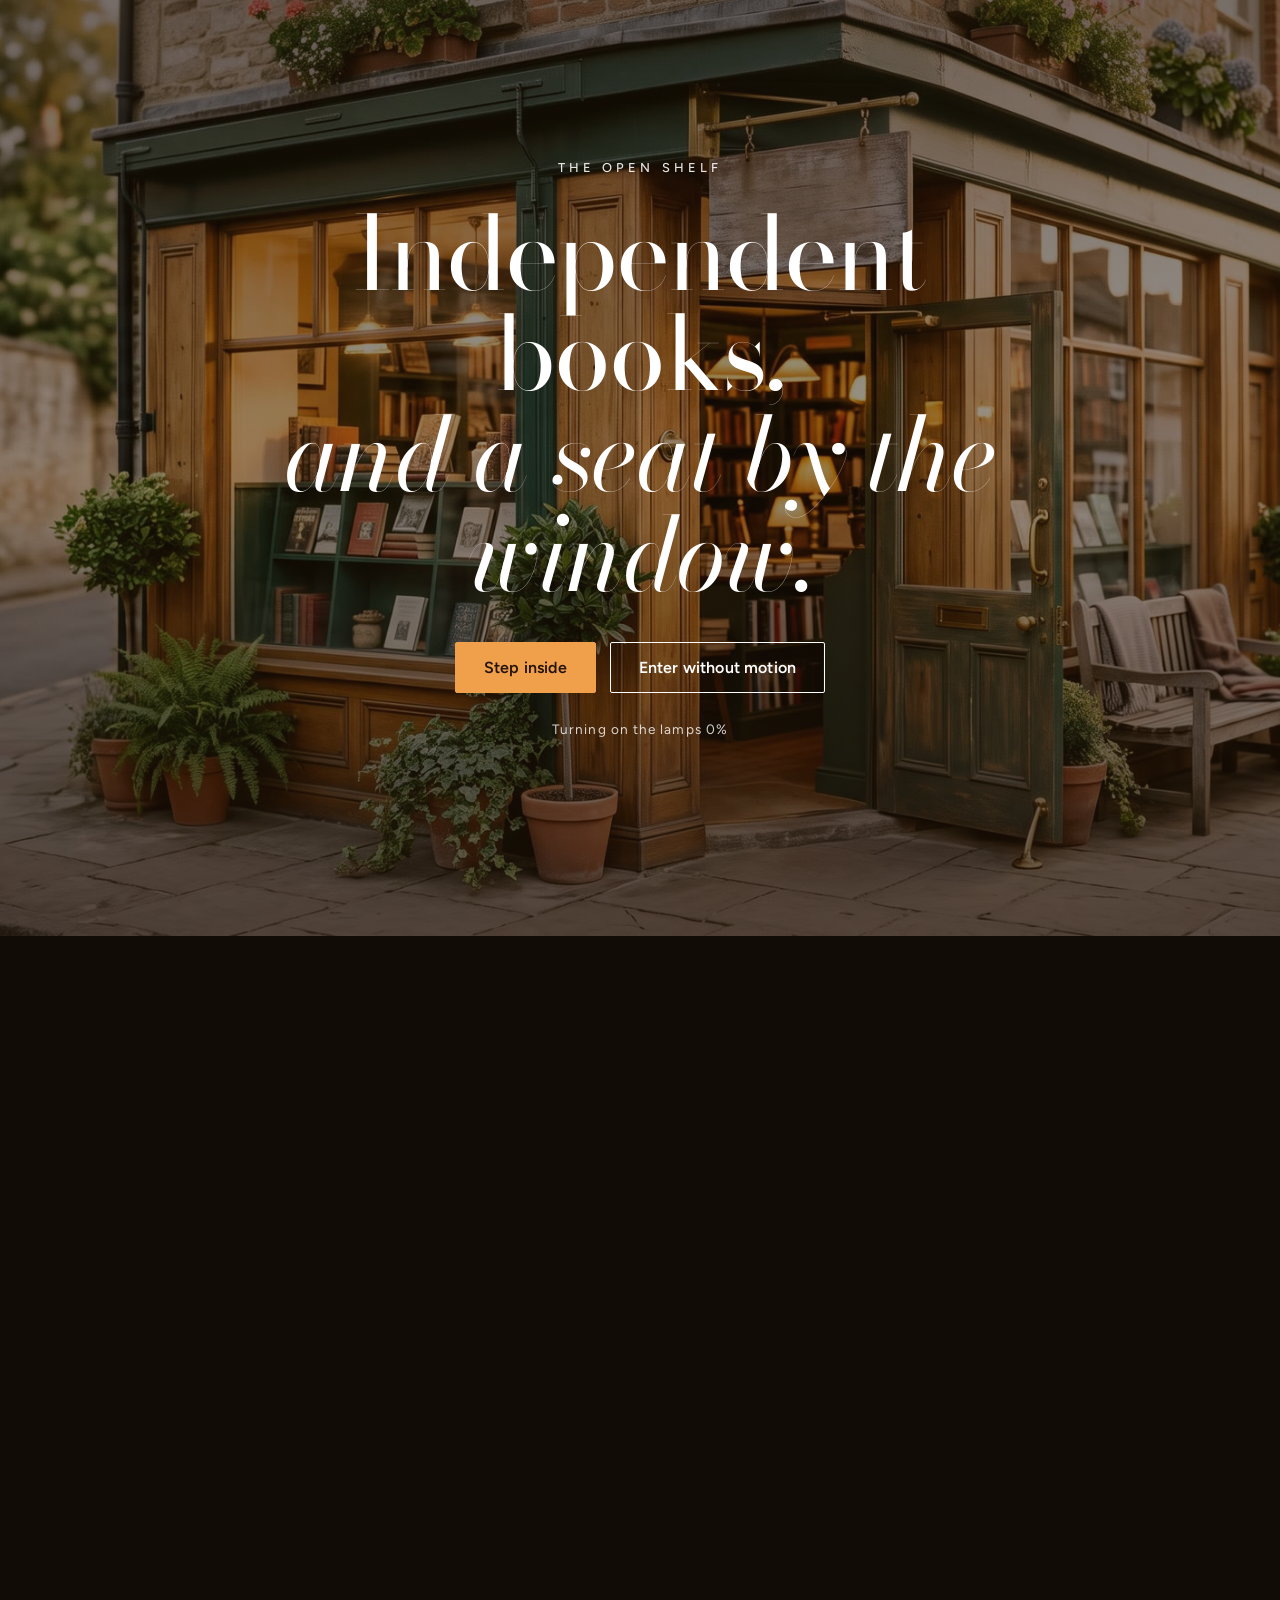
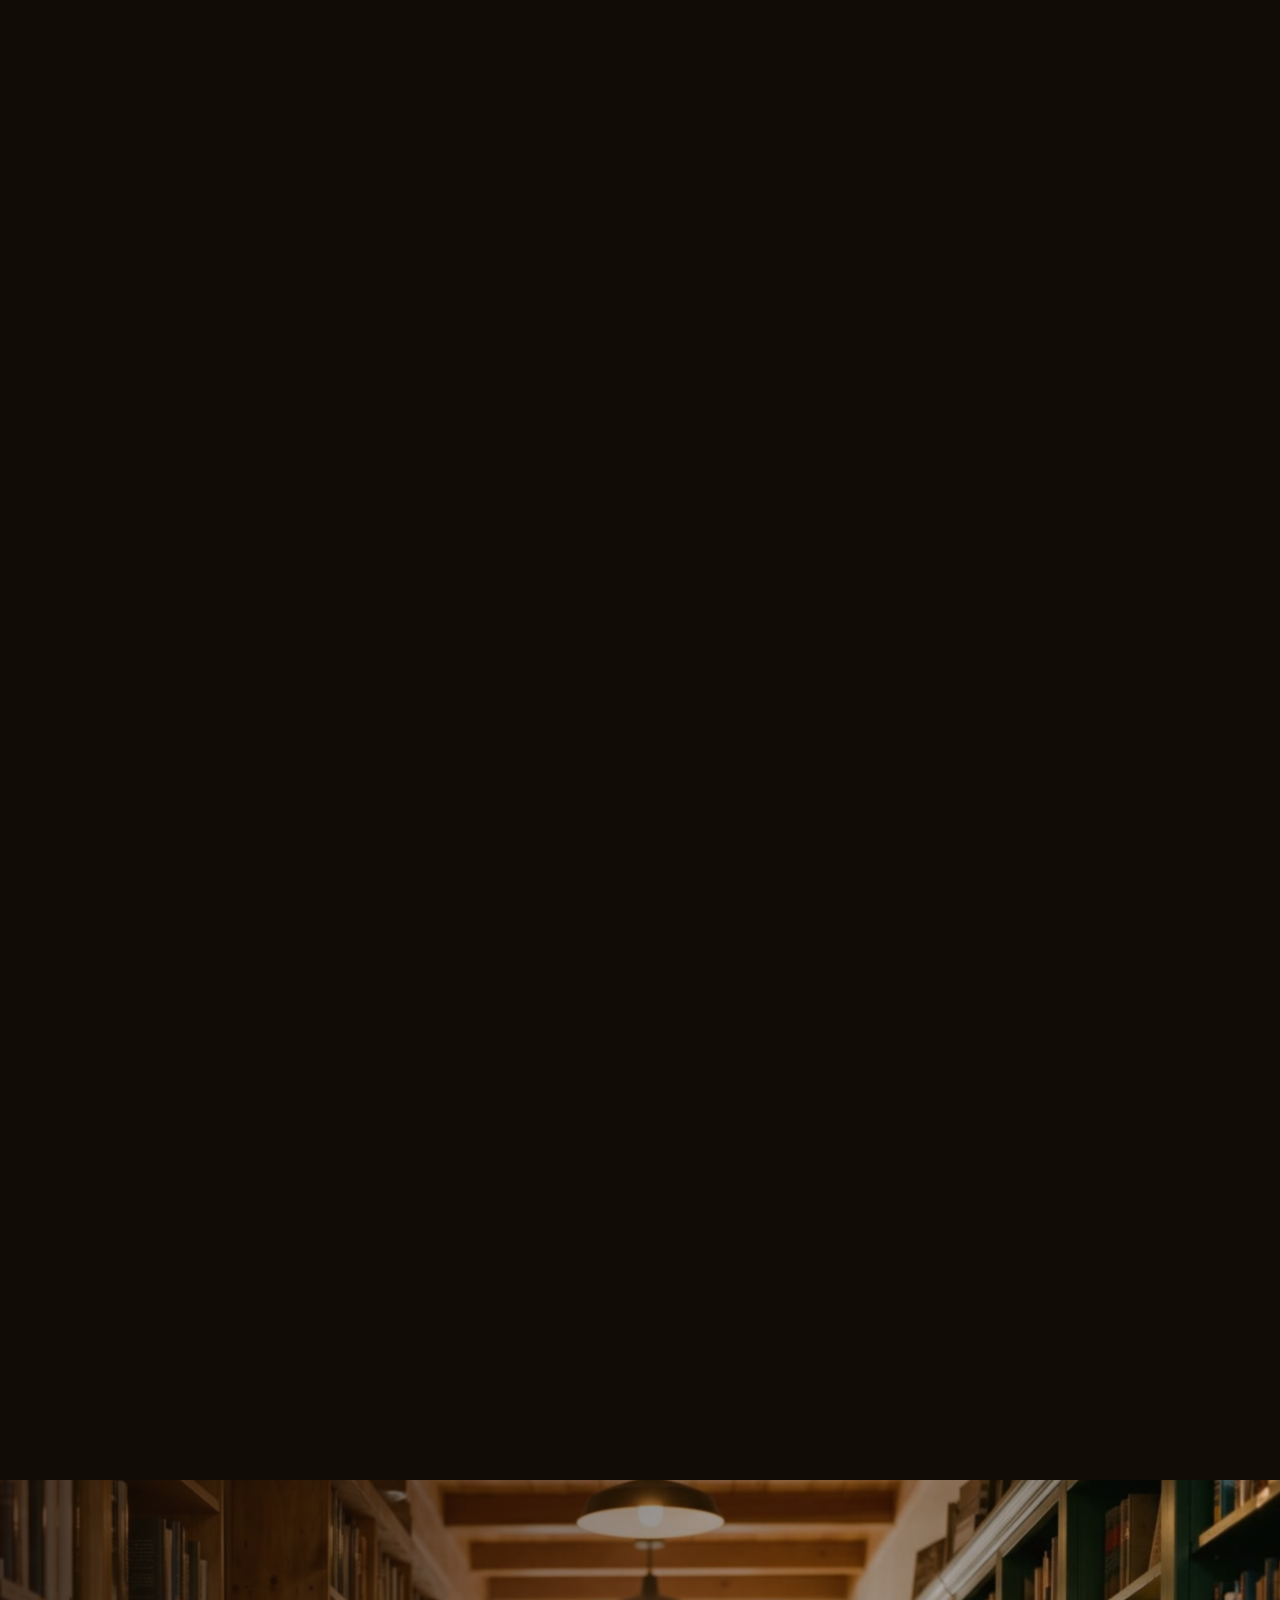
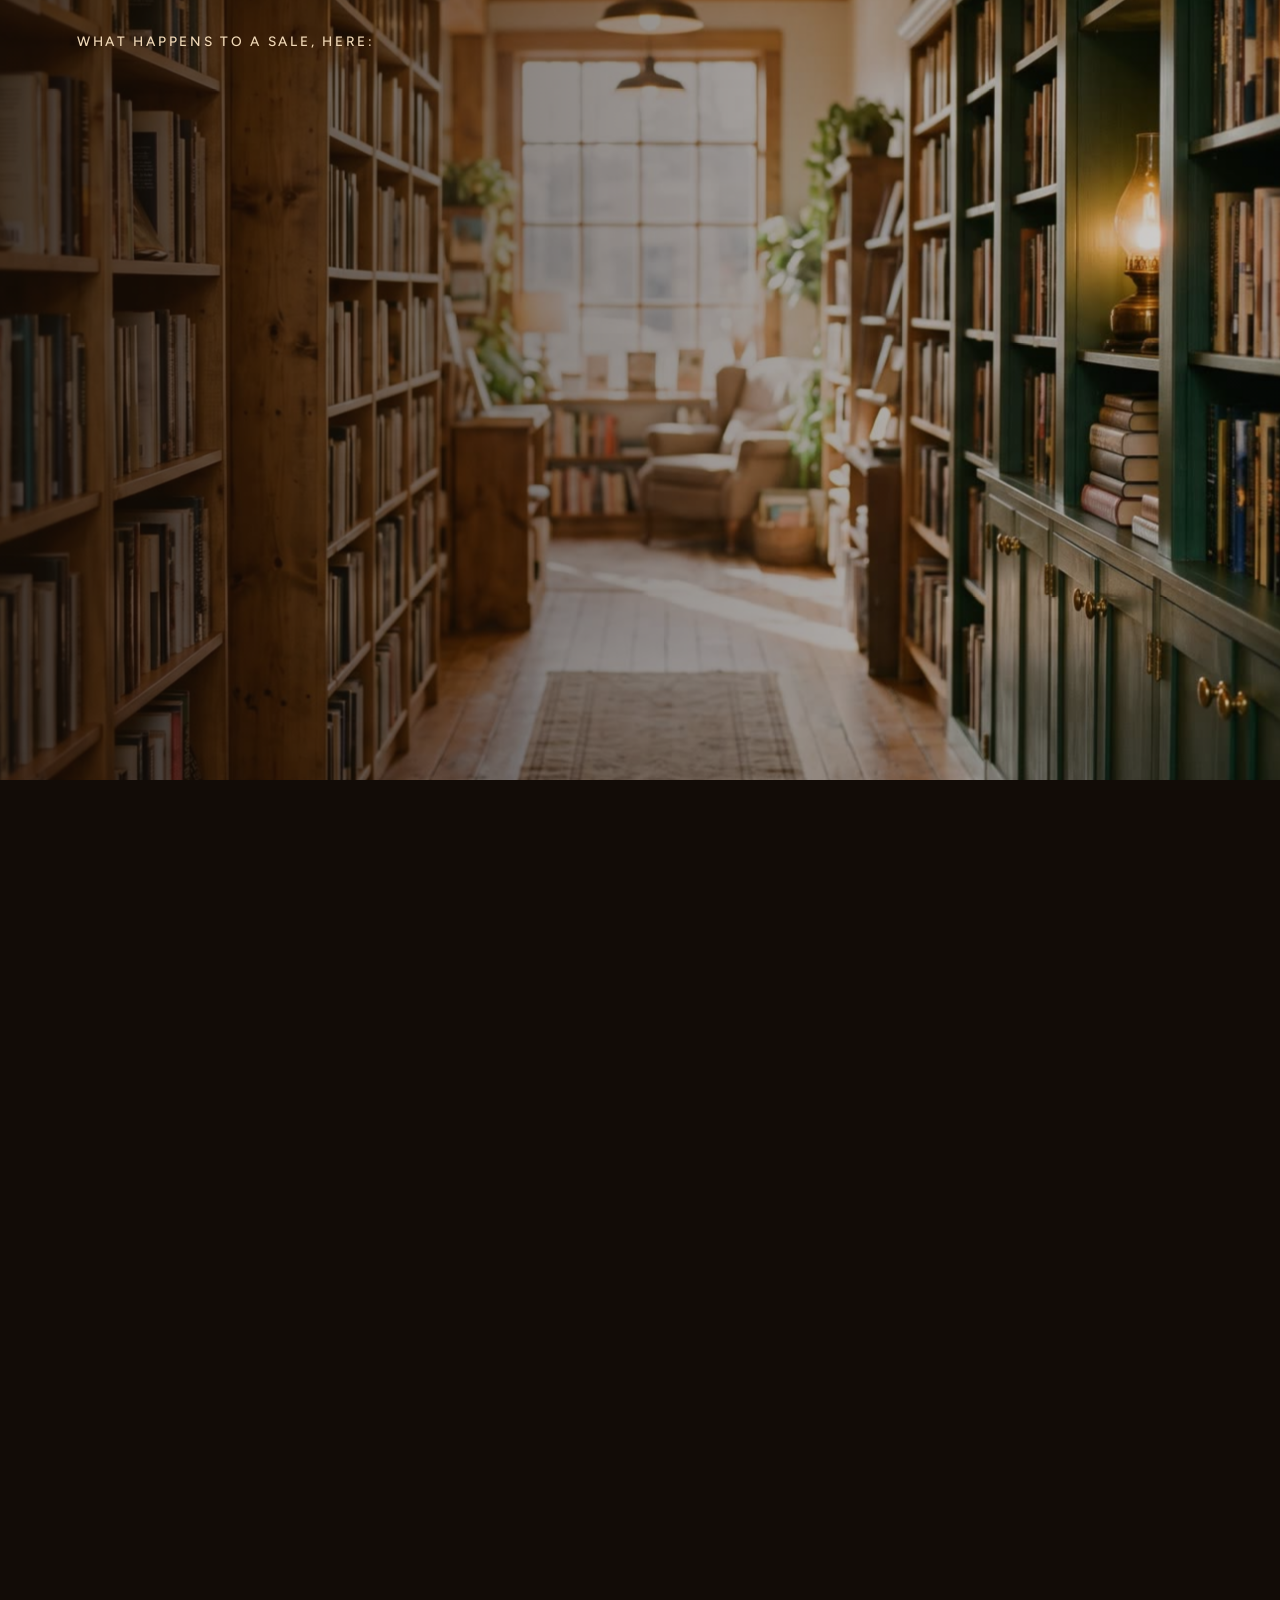
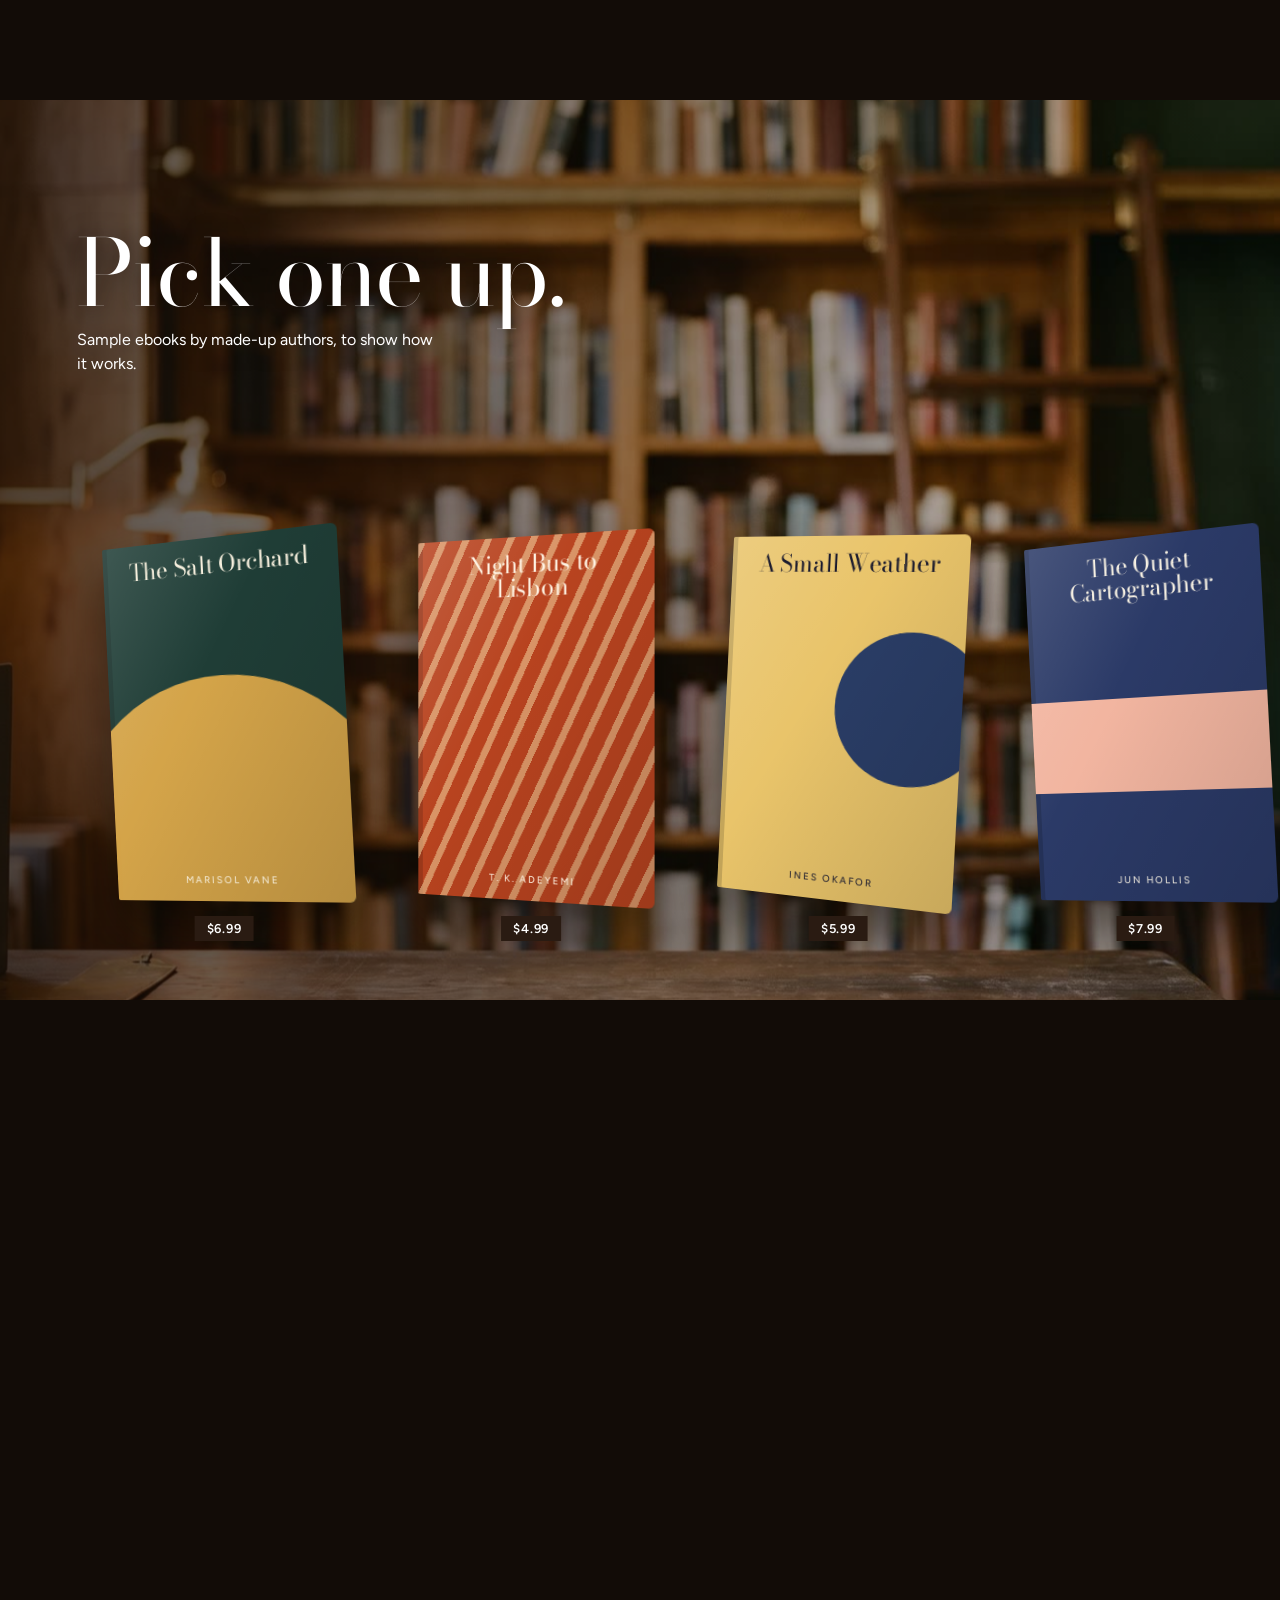
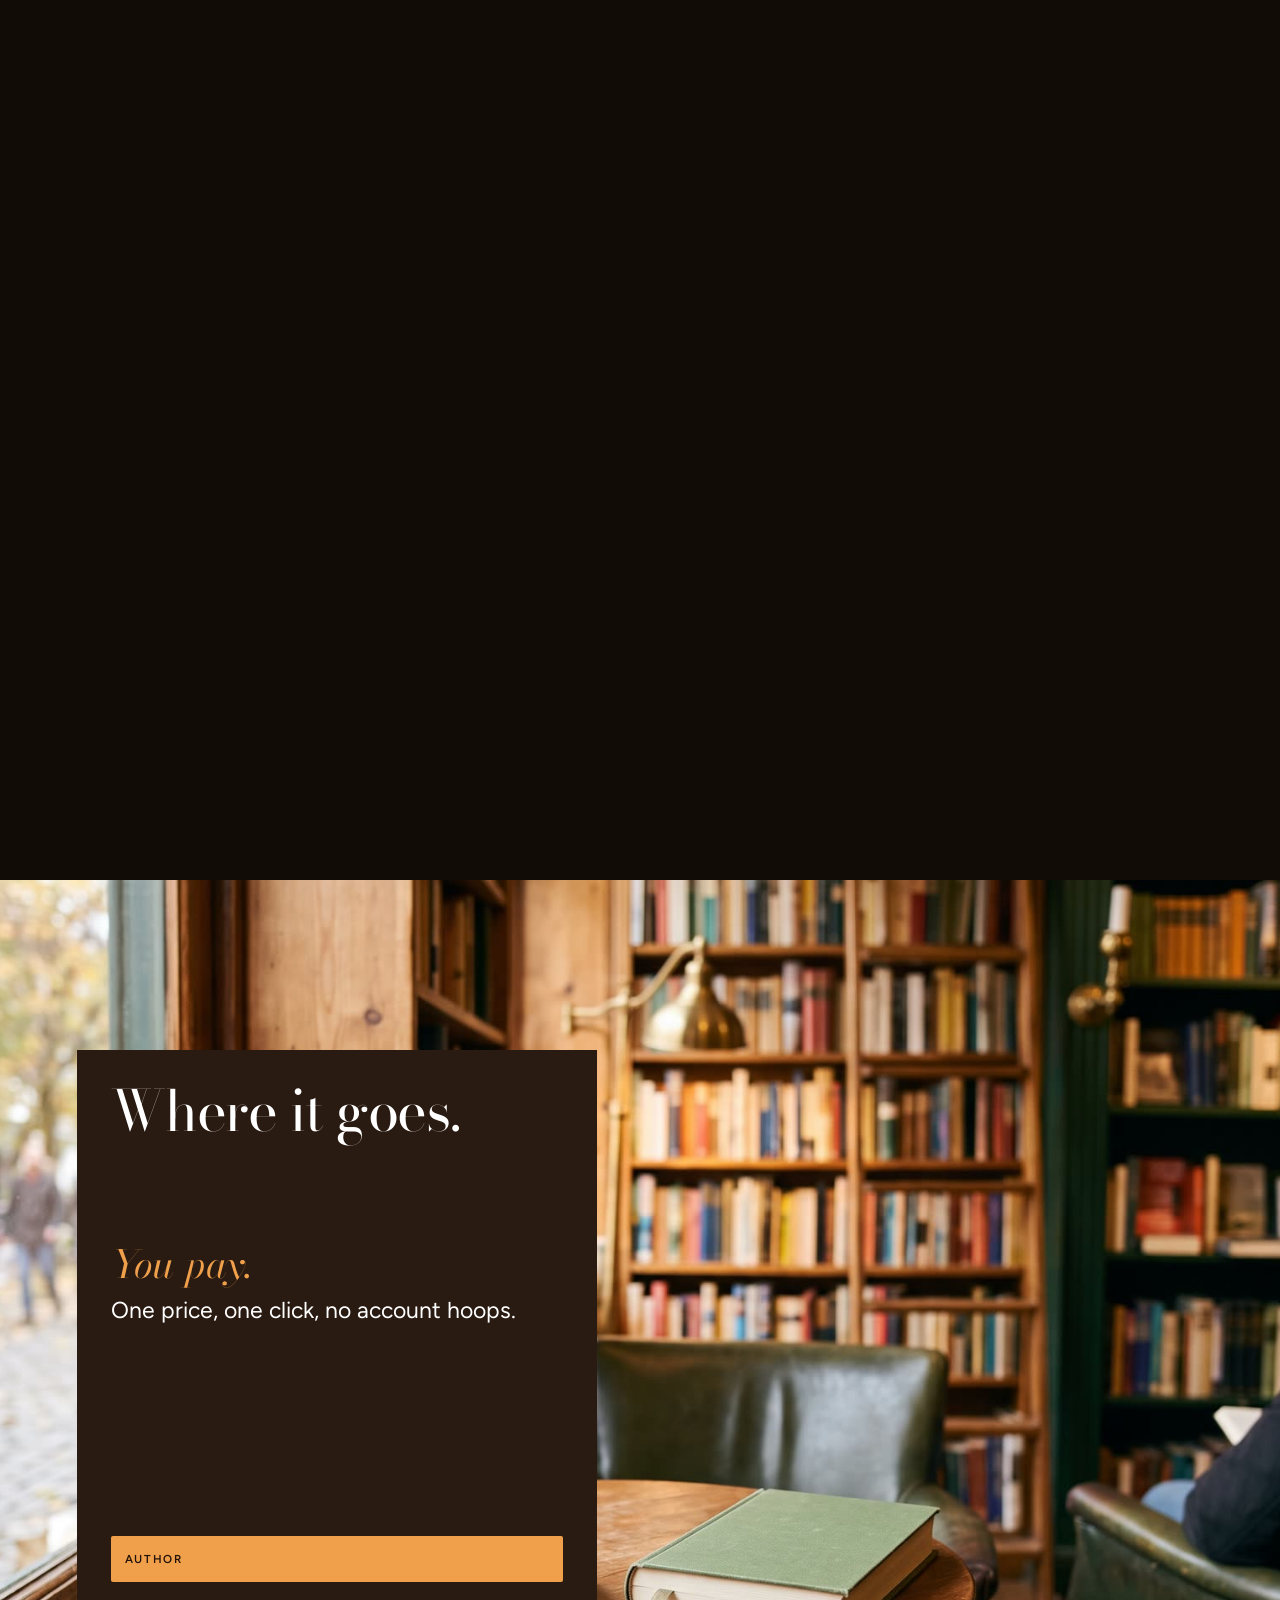
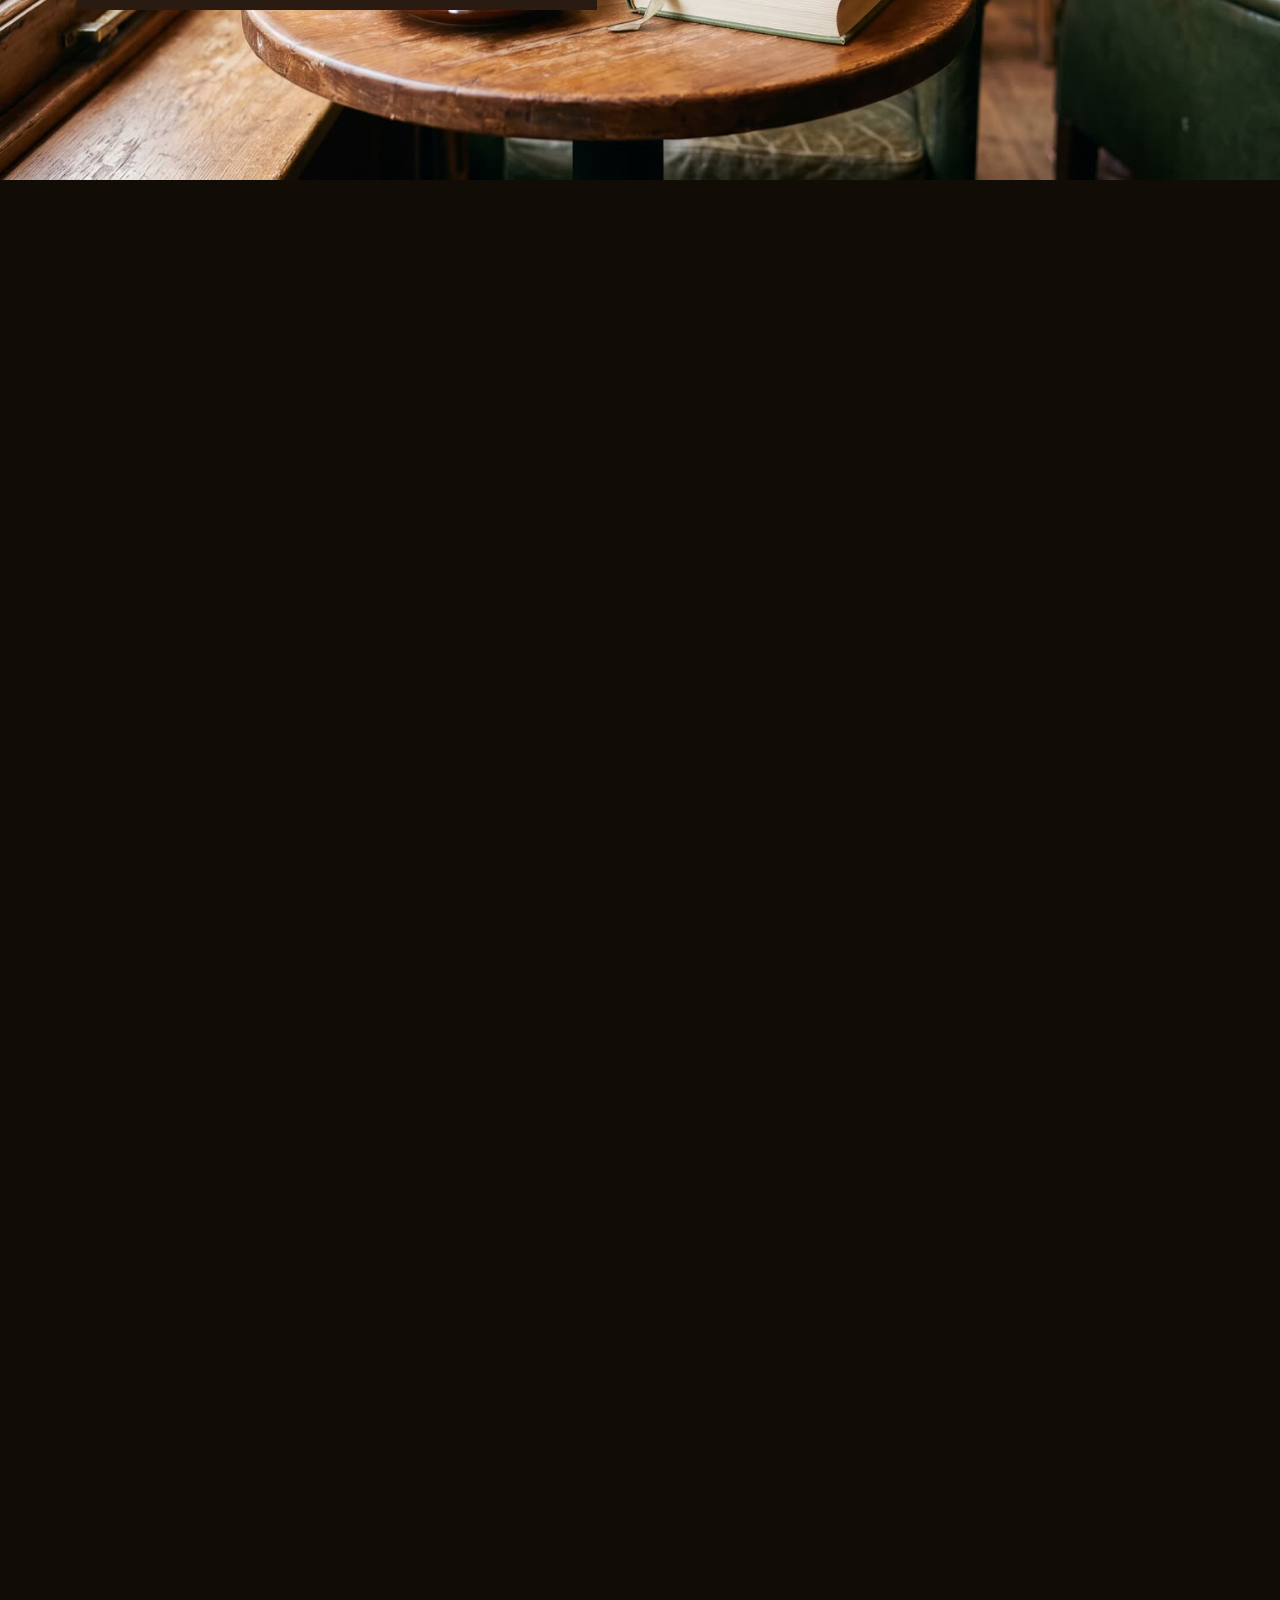
==== commit 4d71e1b4: "Retheme site from sky world to bookstore: walk in, sit down, open a book Co-Authored-By: Claude Sonn" ====
--- a/site/index.html
+++ b/site/index.html
@@ -8,7 +8,7 @@
 <link rel="preconnect" href="https://fonts.googleapis.com">
 <link rel="preconnect" href="https://fonts.gstatic.com" crossorigin>
 <link rel="stylesheet" href="https://fonts.googleapis.com/css2?family=Bodoni+Moda:ital,opsz,wght@0,6..96,400;0,6..96,600;1,6..96,400;1,6..96,500&family=Figtree:wght@400;500;600&display=swap">
-<link rel="stylesheet" href="style.css">
+<link rel="stylesheet" href="style.css?v=4">
 </head>
 <body data-tone="light">
 
@@ -17,12 +17,12 @@
   <div class="gate-sky"></div>
   <div class="gate-inner">
     <p class="gate-mark">The Open Shelf</p>
-    <h1 class="gate-title">Independent books,<br><em>above the noise.</em></h1>
+    <h1 class="gate-title">Independent books,<br><em>and a seat by the window.</em></h1>
     <div class="gate-actions">
       <button class="btn sun" id="enter" type="button">Step inside</button>
       <button class="btn line" id="enterCalm" type="button">Enter without motion</button>
     </div>
-    <p class="gate-load" id="gateLoad" aria-live="polite">Gathering clouds</p>
+    <p class="gate-load" id="gateLoad" aria-live="polite">Turning on the lamps</p>
   </div>
 </div>
 
@@ -32,28 +32,26 @@
 </header>
 
 <aside class="gauge" aria-hidden="true">
-  <i data-g="hero"><b>Dawn</b></i><i data-g="idea"><b>Morning</b></i><i data-g="shelf"><b>Day</b></i><i data-g="money"><b>Noon</b></i><i data-g="authors"><b>Dusk</b></i><i data-g="close"><b>Night</b></i>
+  <i data-g="hero"><b>Door</b></i><i data-g="idea"><b>Aisle</b></i><i data-g="shelf"><b>Shelf</b></i><i data-g="money"><b>Table</b></i><i data-g="authors"><b>Nook</b></i><i data-g="close"><b>Page</b></i>
   <span class="gauge-dot"></span>
 </aside>
 
 <main id="top">
 
-<!-- 1. DAWN: scrubbed flight -->
+<!-- 1. DOOR: walk up and in (scrubbed) -->
 <section class="room hero" id="hero" data-room data-tone="dark" style="--span:520vh">
   <div class="sticky">
-    <video class="bgvid" id="vidDawn" src="assets/fly-dawn.mp4" poster="assets/sky-dawn.jpg" muted playsinline preload="auto" tabindex="-1" aria-hidden="true"></video>
-    <div class="floaters" id="heroFloaters" aria-hidden="true"></div>
+    <video class="bgvid" id="vidDawn" src="assets/walk-in.mp4" poster="assets/shop-front.jpg" muted playsinline preload="auto" tabindex="-1" aria-hidden="true"></video>
     <div class="beat b0"><h2 class="display">Books, from the people <em>who wrote them.</em></h2><p>Independent authors. Instant ebooks. No middle shelf.</p></div>
-    <div class="beat b1"><p class="whisper">Before the sun is up, somebody finishes a book.</p></div>
-    <div class="beat b2"><p class="whisper">Now it is here.<br><em>Come in.</em></p></div>
+    <div class="beat b1"><p class="whisper">Somewhere behind that door, a story is waiting.</p></div>
+    <div class="beat b2"><p class="whisper">The door is open.<br><em>Come in.</em></p></div>
   </div>
 </section>
 
-<!-- 2. MORNING: three promises, kinetic -->
-<section class="room idea" id="idea" data-room data-tone="light" style="--span:380vh">
+<!-- 2. AISLE: three promises -->
+<section class="room idea" id="idea" data-room data-tone="dark" style="--span:380vh">
   <div class="sticky">
     <div class="plate p-high"></div>
-    <div class="mist m1"></div><div class="mist m2"></div>
     <div class="promises">
       <p class="lead">What happens to a sale, here:</p>
       <div class="promise" data-promise><h3>Most of it goes to the author.</h3><p>Not a sliver. The larger share, every time.</p></div>
@@ -63,20 +61,19 @@
   </div>
 </section>
 
-<!-- 3. DAY: the shelf (peak) -->
-<section class="room shelf" id="shelf" data-room data-tone="light" style="--span:620vh">
+<!-- 3. SHELF: pick one up (peak) -->
+<section class="room shelf" id="shelf" data-room data-tone="dark" style="--span:620vh">
   <div class="sticky">
     <div class="plate p-day"></div>
-    <div class="mist m1"></div><div class="mist m3"></div>
     <div class="shelf-head"><h2 class="display">Pick one up.</h2><p>Sample ebooks by made-up authors, to show how it works.</p></div>
     <div class="track" id="track"></div>
   </div>
 </section>
 
-<!-- 4. NOON: where the money goes (second scrubbed flight) -->
-<section class="room money" id="money" data-room data-tone="light" style="--span:460vh">
+<!-- 4. TABLE: sit down, where the money goes (scrubbed) -->
+<section class="room money" id="money" data-room data-tone="dark" style="--span:460vh">
   <div class="sticky">
-    <video class="bgvid" id="vidDay" src="assets/fly-day.mp4" poster="assets/sky-day.jpg" muted playsinline preload="auto" tabindex="-1" aria-hidden="true"></video>
+    <video class="bgvid" id="vidDay" src="assets/sit-down.mp4" poster="assets/shop-table.jpg" muted playsinline preload="auto" tabindex="-1" aria-hidden="true"></video>
     <div class="money-card">
       <h2 class="display">Where it goes.</h2>
       <p class="mstep" data-m="0"><b>You pay.</b> One price, one click, no account hoops.</p>
@@ -90,7 +87,7 @@
   </div>
 </section>
 
-<!-- 5. DUSK: for authors, reveal -->
+<!-- 5. NOOK: for authors, lamp reveal -->
 <section class="room authors" id="authors" data-room data-tone="dark" style="--span:320vh">
   <div class="sticky">
     <div class="plate p-dusk base"></div>
@@ -113,14 +110,13 @@
   </div>
 </section>
 
-<!-- 6. NIGHT: close -->
+<!-- 6. PAGE: open the book -->
 <section class="room close" id="close" data-room data-tone="dark" style="--span:220vh">
   <div class="sticky">
-    <div class="plate p-night"></div>
+    <div class="plate p-night" id="bookPlate"></div>
     <canvas id="stars" aria-hidden="true"></canvas>
-    <div class="lantern" id="lantern" aria-hidden="true"><span>Your<br>next<br><em>book</em></span></div>
     <div class="close-copy">
-      <h2 class="display">Tonight's reading, <em>straight from the author.</em></h2>
+      <h2 class="display">Open it. <em>Straight from the author.</em></h2>
       <div class="actions"><a class="btn sun" href="#shelf">Browse the shelf</a><a class="btn line" href="#authors">List your book</a></div>
     </div>
   </div>
@@ -148,6 +144,6 @@
   </div>
 </div>
 
-<script src="app.js"></script>
+<script src="app.js?v=3"></script>
 </body>
 </html>
--- a/site/style.css
+++ b/site/style.css
@@ -1,5 +1,5 @@
 :root{
-  --ink:#0E1A33; --ink-2:#3A4766; --mist:#F4F1EA; --sun:#FF8A3D; --sun-ink:#1A0E05; --dusk:#2A2358; --night:#070B1C; --paper:#FBF8F1;
+  --ink:#2A1B12; --ink-2:#6B5545; --mist:#F4EDE0; --sun:#F0A04B; --sun-ink:#24130A; --dusk:#2A1A10; --night:#120C07; --paper:#FBF4E6;
   --display:"Bodoni Moda","Didot",Georgia,serif; --text:"Figtree",system-ui,sans-serif;
   --fg:#fff;
 }
@@ -23,8 +23,8 @@
 
 /* gate */
 .gate{position:fixed;inset:0;z-index:100;display:grid;place-items:center;color:#fff;text-align:center;transition:opacity 1s ease,visibility 1s,transform 1.2s cubic-bezier(.7,0,.2,1)}
-.gate-sky{position:absolute;inset:0;background:url(assets/sky-dawn.jpg) center/cover;transform:scale(1.08);animation:drift 40s ease-in-out infinite alternate}
-.gate-sky::after{content:"";position:absolute;inset:0;background:linear-gradient(180deg,rgba(14,26,51,.45),rgba(14,26,51,.1) 50%,rgba(14,26,51,.5))}
+.gate-sky{position:absolute;inset:0;background:url(assets/shop-front.jpg) center/cover;transform:scale(1.08);animation:drift 40s ease-in-out infinite alternate}
+.gate-sky::after{content:"";position:absolute;inset:0;background:linear-gradient(180deg,rgba(30,16,6,.62),rgba(30,16,6,.45) 50%,rgba(30,16,6,.7))}
 .gate-inner{position:relative;padding:24px;max-width:860px}
 .gate-mark{font:500 .8rem var(--text);letter-spacing:.32em;text-transform:uppercase;margin-bottom:28px;opacity:.9}
 .gate-title{font-family:var(--display);font-weight:400;font-size:clamp(2.6rem,8vw,6.4rem);line-height:.98;letter-spacing:-.02em}
@@ -34,6 +34,7 @@
 @keyframes drift{from{transform:scale(1.08) translateX(-1.5%)}to{transform:scale(1.14) translateX(1.5%)}}
 
 /* chrome */
+.top,.gauge{text-shadow:0 1px 14px rgba(24,13,6,.55)}
 .top{position:fixed;inset:0 0 auto 0;z-index:40;display:flex;justify-content:space-between;align-items:center;padding:22px max(18px,3.4vw);color:var(--fg);transition:color .5s;pointer-events:none}
 .top a{pointer-events:auto;text-decoration:none}
 .mark{font-family:var(--display);font-size:1.3rem;letter-spacing:-.01em;font-style:italic}
@@ -52,18 +53,16 @@
 .sticky{position:sticky;top:0;height:100vh;height:100svh;overflow:hidden}
 .bgvid,.plate{position:absolute;inset:0;width:100%;height:100%;object-fit:cover}
 .plate{background-size:cover;background-position:center;will-change:transform;transform:scale(1.18)}
-.p-high{background-image:url(assets/sky-high.jpg)} .p-day{background-image:url(assets/sky-day.jpg)} .p-dusk{background-image:url(assets/sky-dusk.jpg)} .p-night{background-image:url(assets/sky-night.jpg)}
-.mist{position:absolute;left:-20%;width:140%;height:34%;filter:blur(40px);pointer-events:none;background:radial-gradient(50% 50% at 30% 50%,rgba(255,255,255,.7),transparent 70%),radial-gradient(40% 55% at 72% 50%,rgba(255,255,255,.55),transparent 70%);animation:mist 38s linear infinite alternate;will-change:transform}
-.mist.m1{top:58%} .mist.m2{top:18%;opacity:.7;animation-duration:52s;animation-direction:alternate-reverse} .mist.m3{top:78%;animation-duration:44s}
-@keyframes mist{from{transform:translateX(-6%)}to{transform:translateX(8%)}}
+.p-high{background-image:url(assets/shop-aisle.jpg)} .p-day{background-image:url(assets/shop-shelves.jpg)} .p-dusk{background-image:url(assets/shop-nook.jpg)} .p-night{background-image:url(assets/shop-book.jpg);transform-origin:72% 78%}
+.p-high::after,.p-day::after{content:"";position:absolute;inset:0;background:linear-gradient(90deg,rgba(24,13,6,.78),rgba(24,13,6,.35) 65%,rgba(24,13,6,.1))}
 
 /* hero */
 .floaters{position:absolute;inset:0;pointer-events:none}
-.hero .sticky::after{content:"";position:absolute;inset:auto 0 0 0;height:55%;background:linear-gradient(0deg,rgba(14,26,51,.5),transparent);pointer-events:none;z-index:1}
+.hero .sticky::after{content:"";position:absolute;inset:0;background:linear-gradient(90deg,rgba(24,13,6,.6),rgba(24,13,6,.15) 60%,transparent),linear-gradient(0deg,rgba(24,13,6,.5),transparent 45%),linear-gradient(180deg,rgba(24,13,6,.4),transparent 18%);pointer-events:none;z-index:1}
 .beat,.floaters{z-index:2}
 .fl{position:absolute;will-change:transform}
 .fl .cv{width:100%;height:100%;border-radius:2px 5px 5px 2px}
-.beat{position:absolute;color:#fff;opacity:0;will-change:transform,opacity;max-width:min(760px,86vw);text-shadow:0 2px 30px rgba(14,26,51,.45)}
+.beat{position:absolute;color:#fff;opacity:0;will-change:transform,opacity;max-width:min(760px,86vw);text-shadow:0 2px 30px rgba(24,13,6,.55)}
 .b0{left:max(22px,6vw);top:50%;transform:translateY(-60%)}
 .b0 p{margin-top:22px;font-size:clamp(1.05rem,1.6vw,1.35rem);max-width:34ch}
 .whisper{font-family:var(--display);font-style:italic;font-weight:400;font-size:clamp(2rem,5.4vw,4.6rem);line-height:1.05;letter-spacing:-.01em}
@@ -72,22 +71,22 @@
 .b2 .whisper em{color:var(--sun)}
 
 /* idea */
-.idea .sticky{background:#DDE6EE}
+.idea .sticky{background:var(--night)}
 .promises{position:absolute;inset:0;display:grid;place-items:center}
-.lead{position:absolute;top:17%;left:max(22px,6vw);font:500 .85rem var(--text);letter-spacing:.2em;text-transform:uppercase;color:var(--ink-2)}
+.lead{position:absolute;top:17%;left:max(22px,6vw);font:500 .85rem var(--text);letter-spacing:.2em;text-transform:uppercase;color:#F0D9B8}
 .promise{position:absolute;left:max(22px,6vw);right:max(22px,6vw);top:50%;max-width:980px;opacity:0;transform:translateY(30px)}
-.promise h3{font-family:var(--display);font-weight:400;font-size:clamp(2.4rem,6.6vw,6rem);line-height:1;letter-spacing:-.02em;color:var(--ink)}
-.promise p{margin-top:20px;font-size:clamp(1.05rem,1.8vw,1.4rem);max-width:40ch;color:var(--ink-2)}
+.promise h3{font-family:var(--display);font-weight:400;font-size:clamp(2.4rem,6.6vw,6rem);line-height:1;letter-spacing:-.02em;color:#fff;text-shadow:0 2px 30px rgba(24,13,6,.5)}
+.promise p{margin-top:20px;font-size:clamp(1.05rem,1.8vw,1.4rem);max-width:40ch;color:#F6E7CF}
 .promise:nth-of-type(3){left:auto;text-align:right;margin-left:auto} .promise:nth-of-type(3) p{margin-left:auto}
 
 /* shelf */
-.shelf-head{position:absolute;top:calc(12vh + 20px);left:max(22px,6vw);z-index:3;color:#fff;text-shadow:0 2px 24px rgba(10,30,70,.5)}
+.shelf-head{position:absolute;top:calc(12vh + 20px);left:max(22px,6vw);z-index:3;color:#fff;text-shadow:0 2px 24px rgba(24,13,6,.6)}
 .shelf-head p{margin-top:10px;font-size:1rem;max-width:36ch}
 .track{position:absolute;left:0;bottom:11vh;display:flex;align-items:flex-end;gap:clamp(28px,5vw,80px);padding:0 14vw 0 max(22px,8vw);will-change:transform}
 .ebook{flex:0 0 auto;width:clamp(150px,19vw,250px);aspect-ratio:2/3;border:0;background:none;cursor:pointer;position:relative;perspective:700px;animation:bob 7s ease-in-out infinite;animation-delay:var(--d,0s)}
 .ebook:nth-child(odd){margin-bottom:calc(var(--lift,0)*1px)}
-.ebook .cv{position:absolute;inset:0;border-radius:2px 6px 6px 2px;transform:rotateY(-14deg) rotateZ(var(--r,0deg));transition:transform .5s cubic-bezier(.2,.8,.2,1),box-shadow .5s;box-shadow:0 30px 50px rgba(8,25,60,.38),inset 5px 0 0 rgba(0,0,0,.16)}
-.ebook:hover .cv,.ebook:focus-visible .cv{transform:rotateY(-2deg) rotateZ(0deg) translateY(-14px) scale(1.04);box-shadow:0 50px 70px rgba(8,25,60,.45),inset 5px 0 0 rgba(0,0,0,.16)}
+.ebook .cv{position:absolute;inset:0;border-radius:2px 6px 6px 2px;transform:rotateY(-14deg) rotateZ(var(--r,0deg));transition:transform .5s cubic-bezier(.2,.8,.2,1),box-shadow .5s;box-shadow:0 30px 50px rgba(10,5,0,.5),inset 5px 0 0 rgba(0,0,0,.16)}
+.ebook:hover .cv,.ebook:focus-visible .cv{transform:rotateY(-2deg) rotateZ(0deg) translateY(-14px) scale(1.04);box-shadow:0 50px 70px rgba(10,5,0,.55),inset 5px 0 0 rgba(0,0,0,.16)}
 .ebook .price{position:absolute;left:50%;transform:translateX(-50%);bottom:-40px;font:600 .8rem var(--text);color:#fff;background:var(--ink);padding:5px 12px;letter-spacing:.06em}
 @keyframes bob{0%,100%{transform:translateY(0)}50%{transform:translateY(-12px)}}
 
@@ -115,9 +114,9 @@
 
 /* authors */
 .authors .sticky{background:var(--dusk)}
-.dusk-reveal{position:absolute;inset:0;clip-path:circle(var(--r,0%) at 50% 100%)}
+.dusk-reveal{position:absolute;inset:0;clip-path:circle(var(--r,0%) at 72% 62%)}
 .dusk-reveal .plate{filter:saturate(1.05)}
-.shade{position:absolute;inset:0;background:linear-gradient(90deg,rgba(15,12,45,.82),rgba(15,12,45,.35) 70%,transparent)}
+.shade{position:absolute;inset:0;background:linear-gradient(90deg,rgba(24,13,6,.85),rgba(24,13,6,.4) 70%,rgba(24,13,6,.1))}
 .authors-inner{position:absolute;left:max(22px,6vw);top:50%;transform:translateY(-50%);width:min(760px,88vw);color:#fff}
 .authors-inner .display{font-size:clamp(2.2rem,5.2vw,4.6rem)}
 .perks{list-style:none;margin:26px 0 22px;display:grid;gap:10px;font-size:clamp(.98rem,1.4vw,1.15rem)}
@@ -132,19 +131,18 @@
 /* close */
 .close .sticky{background:var(--night)}
 #stars{position:absolute;inset:0;width:100%;height:100%}
-.lantern{position:absolute;right:max(24px,10vw);top:50%;width:min(280px,42vw);aspect-ratio:2/3;transform:translateY(-50%) rotateY(var(--ry,-16deg)) rotateX(var(--rx,4deg));background:linear-gradient(160deg,#FFB070,var(--sun) 55%,#D9561C);color:var(--sun-ink);border-radius:2px 8px 8px 2px;box-shadow:0 0 120px 30px rgba(255,138,61,.35),inset 6px 0 0 rgba(0,0,0,.18);display:flex;align-items:flex-end;padding:24px;font:400 clamp(2rem,3.8vw,3rem)/.95 var(--display);transition:transform .15s linear}
-.lantern em{font-style:italic}
-.close-copy{position:absolute;left:max(22px,6vw);top:50%;transform:translateY(-50%);color:#fff;width:min(600px,52vw)}
+.close .sticky::after{content:"";position:absolute;inset:0;background:linear-gradient(90deg,rgba(18,12,7,.7),transparent 60%);pointer-events:none}
+.close-copy{z-index:2;position:absolute;left:max(22px,6vw);top:50%;transform:translateY(-50%);color:#fff;width:min(600px,52vw)}
 .close-copy .display{font-size:clamp(2.2rem,4.6vw,4.2rem)}
 footer{padding:36px max(22px,6vw);background:var(--night);color:#8C95B5;font-size:.85rem}
 
 /* boarding pass */
-.pass-wrap{position:fixed;inset:0;z-index:90;background:rgba(7,11,28,.6);display:grid;place-items:center;padding:16px;backdrop-filter:blur(4px)}
+.pass-wrap{position:fixed;inset:0;z-index:90;background:rgba(18,12,7,.65);display:grid;place-items:center;padding:16px;backdrop-filter:blur(4px)}
 .pass-wrap[hidden]{display:none}
 .pass{width:min(720px,100%);background:var(--paper);display:grid;grid-template-columns:200px 1fr;box-shadow:0 40px 80px rgba(0,0,0,.5);animation:rise .7s cubic-bezier(.2,.9,.2,1) both;position:relative;max-height:94vh;overflow:auto}
 @keyframes rise{from{transform:translateY(70px) rotate(-2deg);opacity:0}to{transform:none;opacity:1}}
 .pass-cover{background:var(--c,#333);position:relative;min-height:240px}
-.pass-cover::before{content:"";position:absolute;right:-1px;top:0;bottom:0;width:0;border-right:2px dashed rgba(14,26,51,.35)}
+.pass-cover::before{content:"";position:absolute;right:-1px;top:0;bottom:0;width:0;border-right:2px dashed rgba(42,27,18,.35)}
 .pass-body{padding:26px 28px 22px;position:relative}
 .pass-top{font:600 .7rem var(--text);letter-spacing:.18em;text-transform:uppercase;color:var(--ink-2)}
 .pass h3{font-family:var(--display);font-weight:400;font-size:2.1rem;line-height:1;margin:10px 0 4px}
@@ -161,6 +159,7 @@
 @keyframes stamp{to{transform:rotate(-10deg) scale(1);opacity:.95}}
 
 @media (max-width:760px){
+  .gate-sky{background-image:url(assets/shop-front-m.jpg)}
   .top nav{gap:16px} .gauge{display:none}
   .b0{top:42%} .b2{bottom:10vh}
   .lead{top:14%}
@@ -168,13 +167,12 @@
   .mstep{left:24px;right:24px;top:30%}
   .two{grid-template-columns:1fr}
   .authors-inner{top:50%} .perks{margin:18px 0 16px;gap:8px}
-  .lantern{right:auto;left:50%;top:auto;bottom:6vh;width:34vw;transform:translateX(-50%) rotateY(var(--ry,-16deg)) rotateX(var(--rx,4deg))}
   .close-copy{top:30%;width:88vw}
   .pass{grid-template-columns:1fr} .pass-cover{min-height:110px}
   .shelf-head{top:calc(10vh + 20px)}
 }
 @media (prefers-reduced-motion:reduce){
-  .mist,.gate-sky,.ebook{animation:none}
+  .gate-sky,.ebook{animation:none}
   .pass,.pass.sent .pass-stamp{animation:none}.pass.sent .pass-stamp{transform:rotate(-10deg);opacity:.95}
 }
-body.calm .mist,body.calm .gate-sky,body.calm .ebook{animation:none}
+body.calm .gate-sky,body.calm .ebook{animation:none}
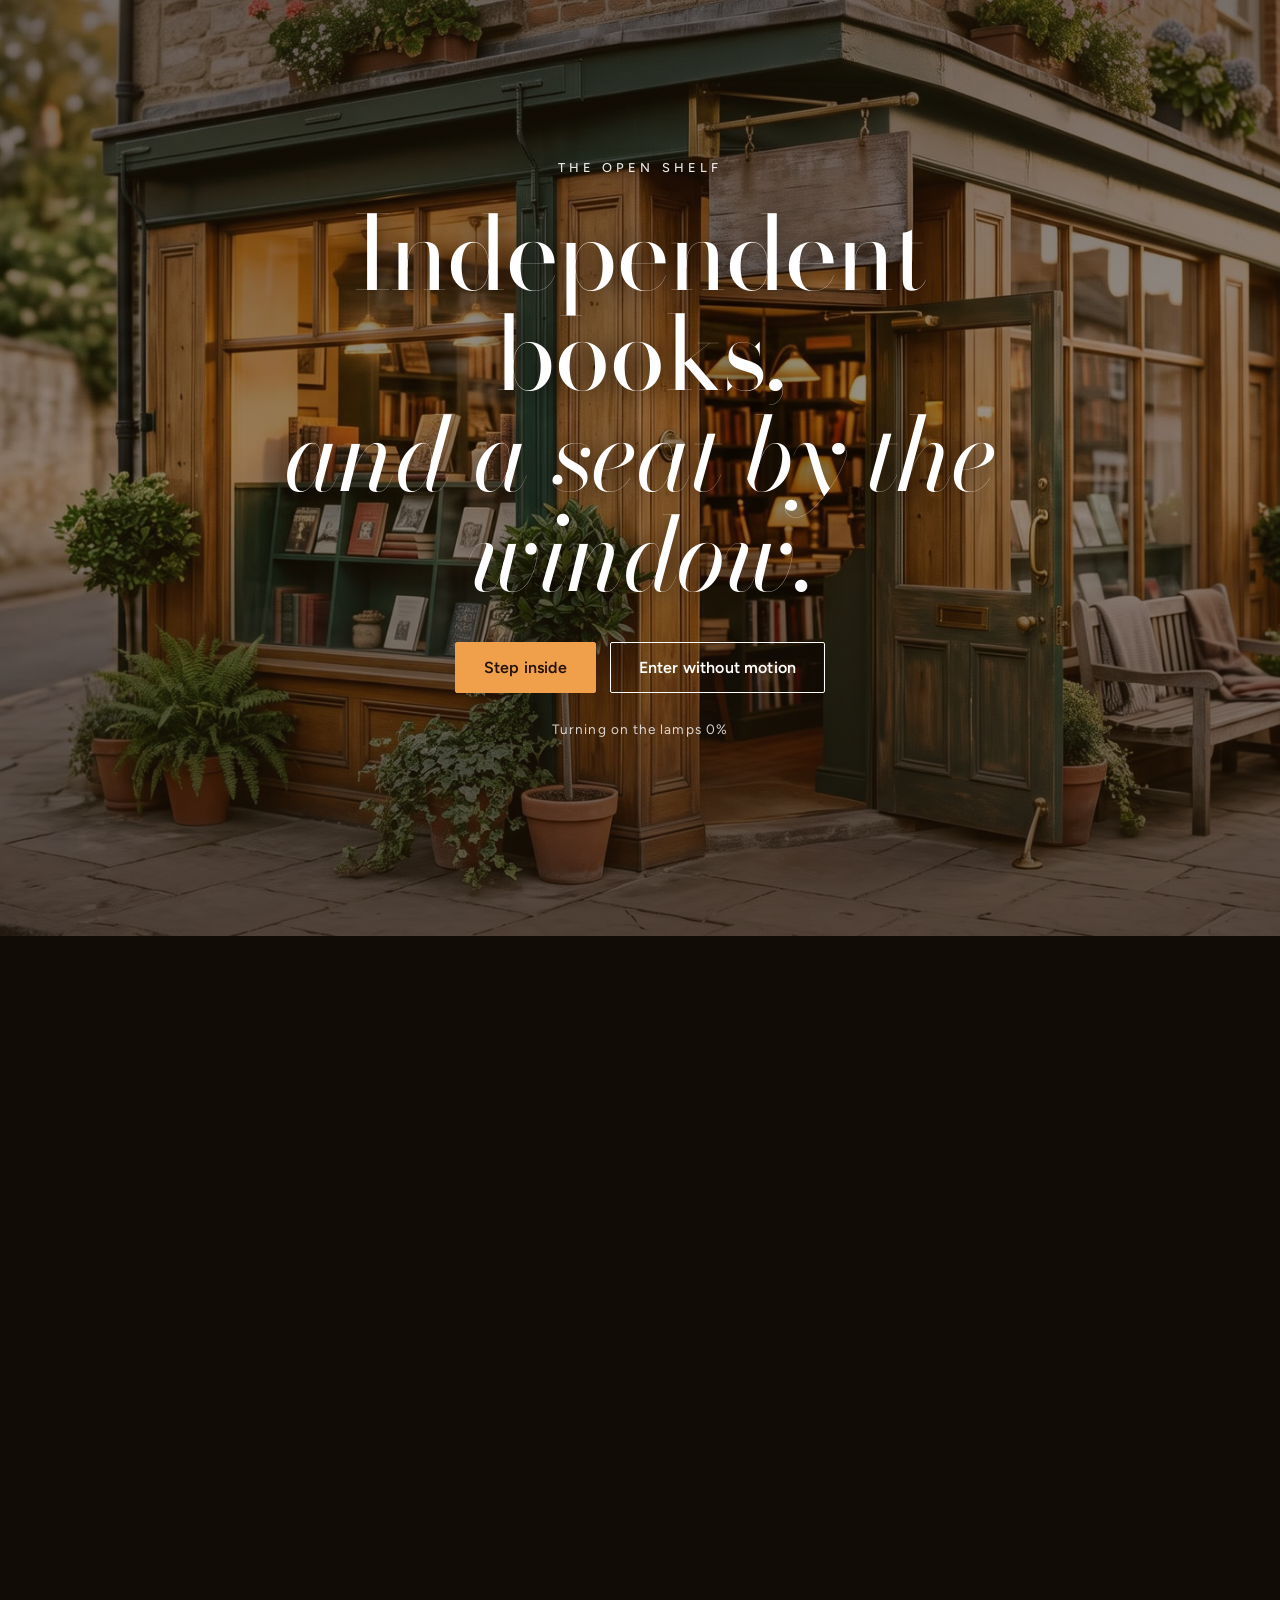
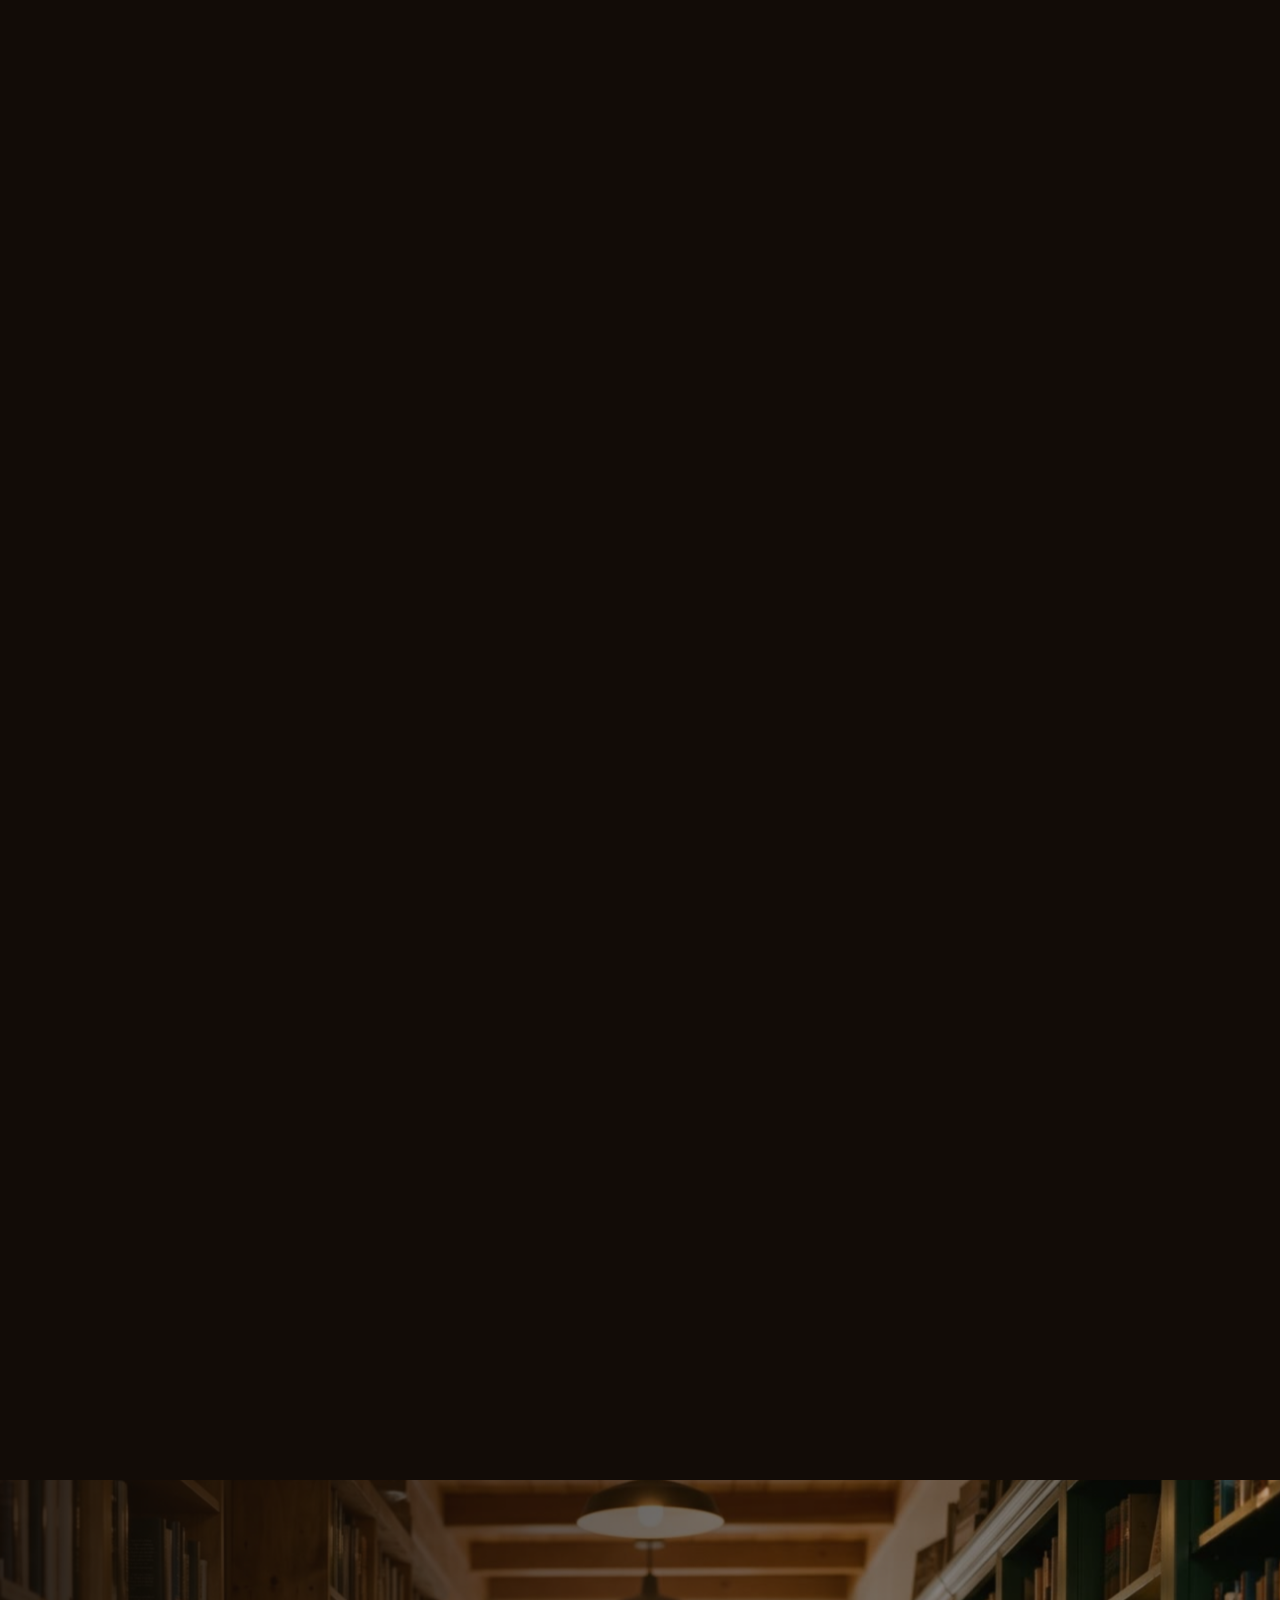
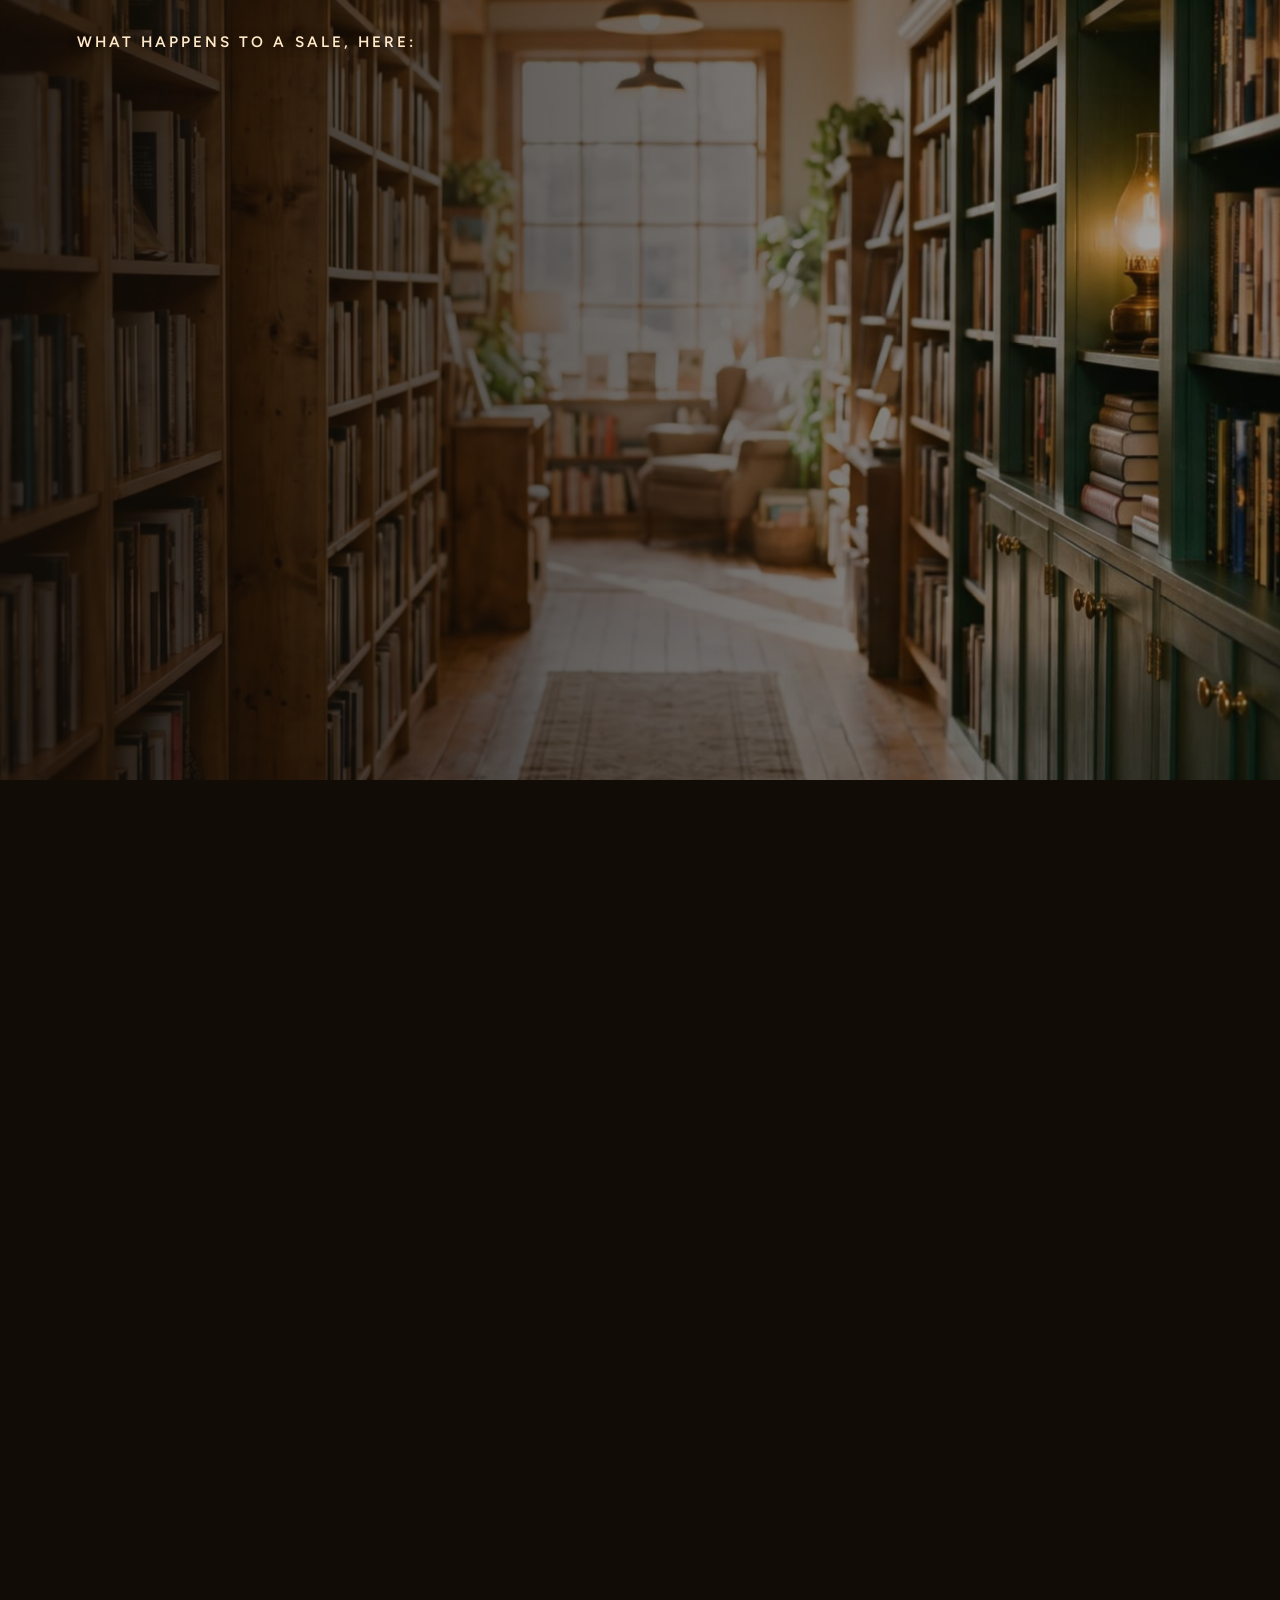
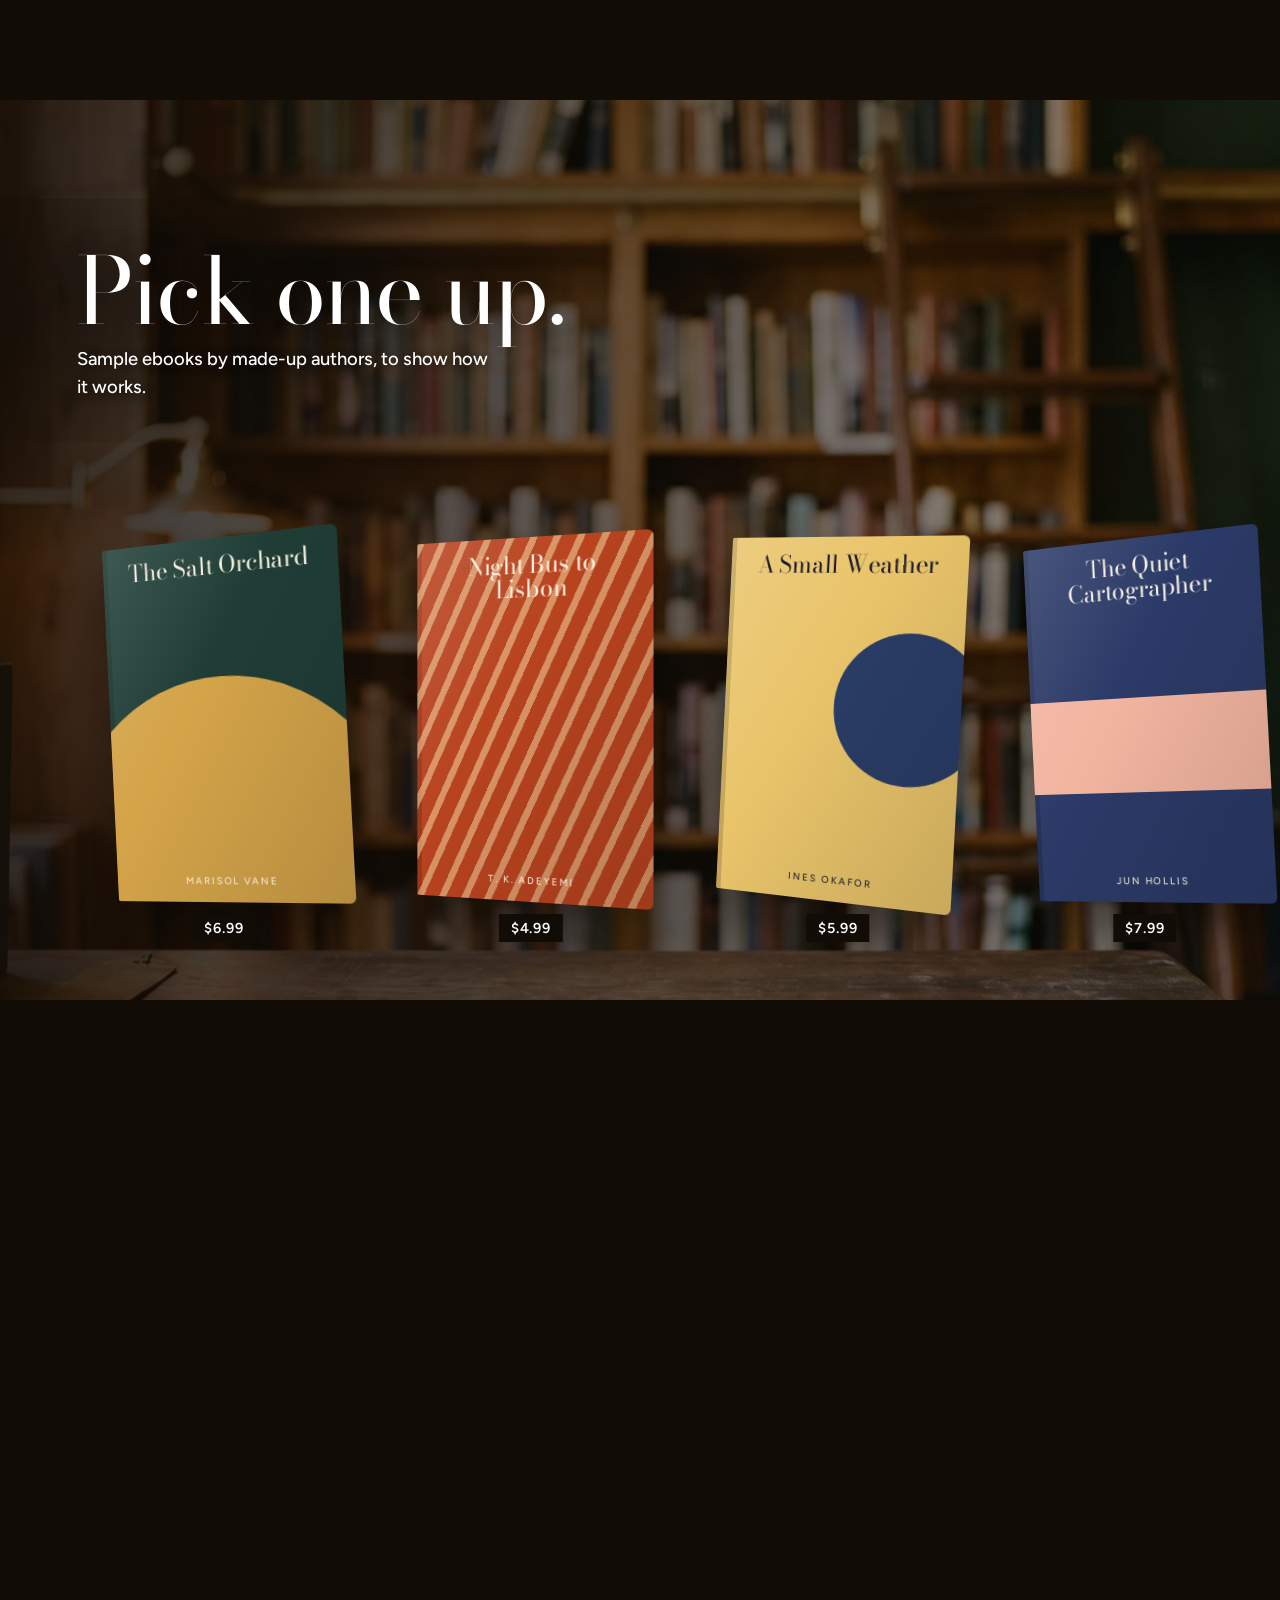
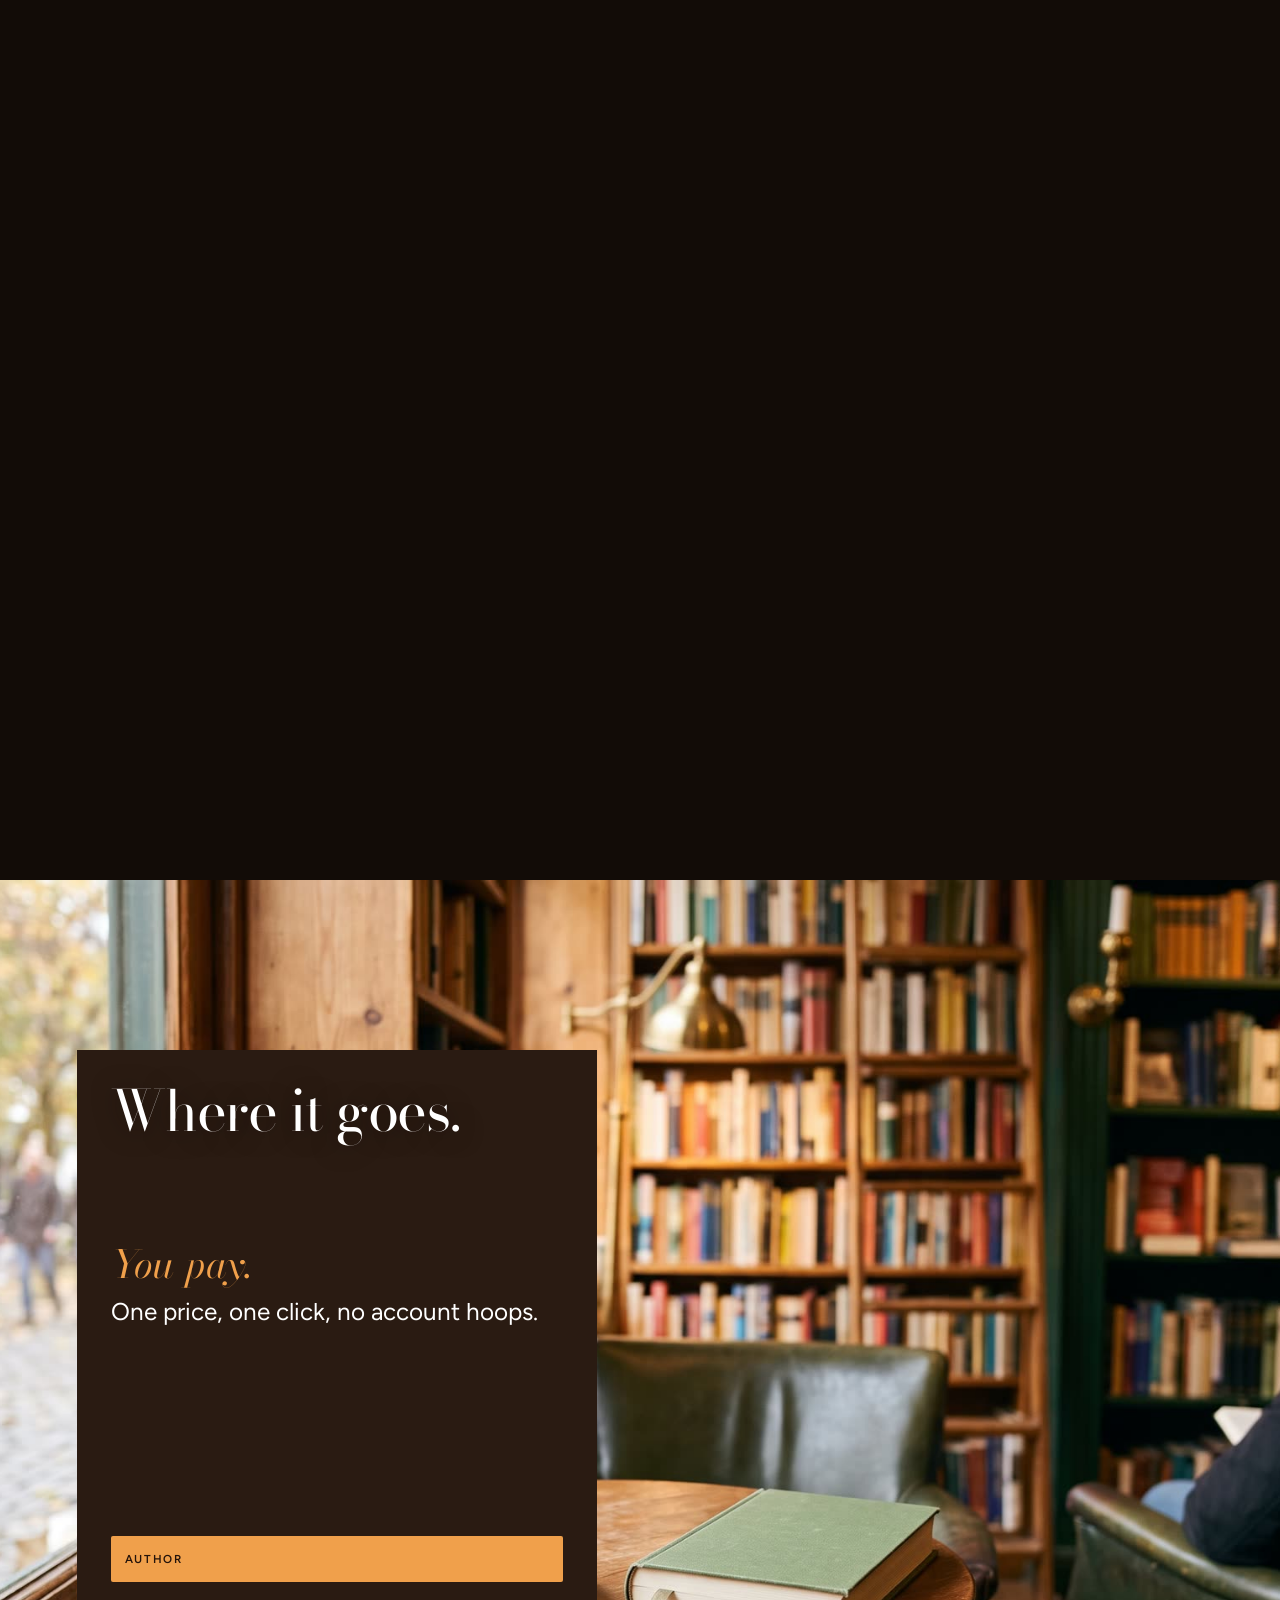
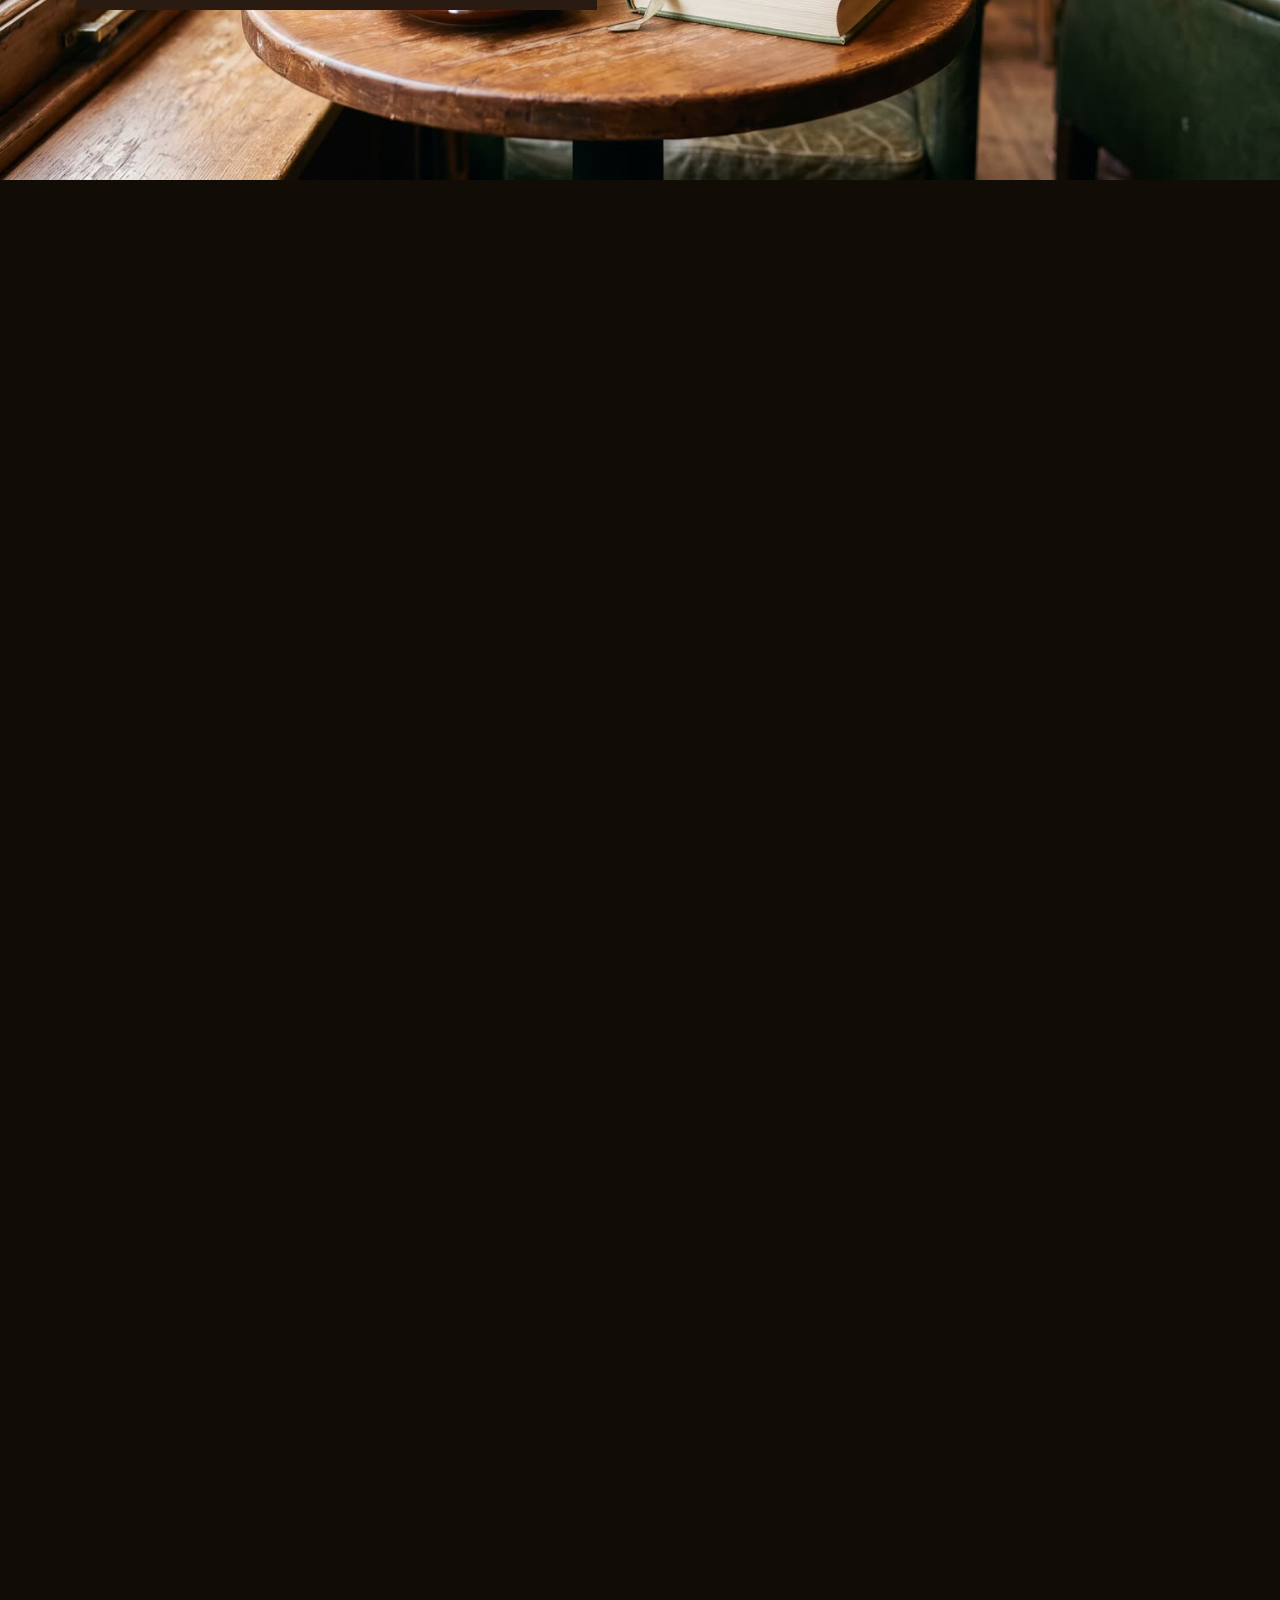
==== commit b471022c: "Readability pass: stronger scrims, larger and heavier text, darker secondary text Co-Authored-By: Cl" ====
--- a/site/index.html
+++ b/site/index.html
@@ -4,11 +4,11 @@
 <meta charset="utf-8">
 <meta name="viewport" content="width=device-width, initial-scale=1, viewport-fit=cover">
 <title>The Open Shelf</title>
-<meta name="description" content="Independent ebooks, delivered instantly. Most of the sale goes to the author, and so does your email if you say yes.">
+<meta name="description" content="Independent ebooks, delivered instantly. Most of the sale goes to the author, and the author keeps a direct line to you.">
 <link rel="preconnect" href="https://fonts.googleapis.com">
 <link rel="preconnect" href="https://fonts.gstatic.com" crossorigin>
 <link rel="stylesheet" href="https://fonts.googleapis.com/css2?family=Bodoni+Moda:ital,opsz,wght@0,6..96,400;0,6..96,600;1,6..96,400;1,6..96,500&family=Figtree:wght@400;500;600&display=swap">
-<link rel="stylesheet" href="style.css?v=4">
+<link rel="stylesheet" href="style.css?v=9">
 </head>
 <body data-tone="light">
 
@@ -28,7 +28,7 @@
 
 <header class="top">
   <a class="mark" href="#top">The Open Shelf</a>
-  <nav aria-label="Main"><a href="#shelf">Read</a><a href="#authors">Write</a></nav>
+  <nav aria-label="Main"><a href="#shelf">Read</a><a href="#authors">Write</a><a href="sellers.html">Sellers</a></nav>
 </header>
 
 <aside class="gauge" aria-hidden="true">
@@ -55,7 +55,7 @@
     <div class="promises">
       <p class="lead">What happens to a sale, here:</p>
       <div class="promise" data-promise><h3>Most of it goes to the author.</h3><p>Not a sliver. The larger share, every time.</p></div>
-      <div class="promise" data-promise><h3>So does your name.</h3><p>If you say yes at checkout, the author gets your email and can write to you directly. If you say no, they do not.</p></div>
+      <div class="promise" data-promise><h3>So does the conversation.</h3><p>Every book comes with a link to the author's own newsletter. Join if you like, and they can write to you directly.</p></div>
       <div class="promise" data-promise><h3>And we help them be found.</h3><p>Shelves, newsletters and quiet word of mouth. That is what our small share pays for.</p></div>
     </div>
   </div>
@@ -78,7 +78,7 @@
       <h2 class="display">Where it goes.</h2>
       <p class="mstep" data-m="0"><b>You pay.</b> One price, one click, no account hoops.</p>
       <p class="mstep" data-m="1"><b>You read.</b> The ebook lands in your inbox straight away.</p>
-      <p class="mstep" data-m="2"><b>They are paid.</b> The larger share goes to the author. You choose whether they also get your email.</p>
+      <p class="mstep" data-m="2"><b>They are paid.</b> The larger share goes to the author. Their newsletter link is right there, if you want to hear from them.</p>
       <p class="mstep" data-m="3"><b>We keep a small cut.</b> It keeps the lights on and pays for marketing their book.</p>
       <div class="split" aria-label="Most of each sale goes to the author, a small share to The Open Shelf">
         <span class="s-author"><em>Author</em></span><span class="s-us"><em>Shelf</em></span>
@@ -96,15 +96,16 @@
         <h2 class="display">Bring a book. <em>Keep your readers.</em></h2>
         <ul class="perks">
           <li><b>You keep the larger share.</b> Of every sale, paid out to you.</li>
-          <li><b>You get the buyer's email.</b> With their say-so, so the list is truly yours.</li>
+          <li><b>Your list, your link.</b> Every buyer sees your newsletter sign-up, and it opens on your own page, so the list is truly yours.</li>
           <li><b>We help you market it.</b> Shelves, newsletters, launch weeks.</li>
           <li><b>No website needed.</b> We host the page, take the payment and send the file.</li>
+          <li><b>Sell paper too.</b> Readers can jump from your ebook page straight to your own site to order the physical book.</li>
         </ul>
         <div class="two">
-          <div><h3>Sell through us</h3><p>We handle checkout and delivery. You get paid and get the emails.</p></div>
-          <div><h3>Send readers to you</h3><p>Already have a store? We link to it and earn a small referral.</p></div>
+          <div><h3>Sell through us</h3><p>We handle checkout and delivery. You get paid and your newsletter link is shown to every buyer.</p></div>
+          <div><h3>Send readers to you</h3><p>Already have a store, or a print edition? Readers go straight to your site, and we earn a small referral.</p></div>
         </div>
-        <a class="btn sun" href="mailto:hello@example.com?subject=My%20book%20for%20The%20Open%20Shelf">Tell us about your book</a>
+        <a class="btn sun" href="sellers.html">Open the seller portal</a>
       </div>
     </div>
   </div>
@@ -135,15 +136,18 @@
       <h3 id="passTitle"></h3>
       <p class="pass-by" id="passBy"></p>
       <p class="pass-line"><span>Most of this sale goes to the author.</span></p>
-      <label class="opt"><input type="checkbox" id="optIn"><span>Share my email with the author so they can write to me. <small>Your choice, and you can say no.</small></span></label>
-      <p class="pass-state" id="passState" aria-live="polite">The author receives: the sale only.</p>
+      <a class="btn line dark pass-news" id="passNews" href="https://example.com" target="_blank" rel="noopener">Join the author's newsletter</a>
+      <label class="opt"><input type="checkbox" id="optIn"><span>Also send me The Open Shelf's news, and the websites of authors I've bought from. <small>Optional. Unsubscribe in one click.</small></span></label>
+      <p class="pass-state" id="passState" aria-live="polite">We use your email for your receipt and download only.</p>
       <div class="actions"><button class="btn sun" type="button" id="passGo">Get the ebook</button><button class="btn line dark" type="button" id="passClose">Keep browsing</button></div>
-      <p class="pass-demo">Demo only. No payment is taken.</p>
+      <p class="pass-or">Prefer paper?</p>
+      <a class="btn line dark pass-paper" id="passPaper" href="https://example.com" target="_blank" rel="noopener">Order the paperback from the author's own site</a>
+      <p class="pass-demo">Demo only. No payment is taken, and the author links are placeholders.</p>
       <div class="pass-stamp" aria-hidden="true">Sent</div>
     </div>
   </div>
 </div>
 
-<script src="app.js?v=3"></script>
+<script src="app.js?v=6"></script>
 </body>
 </html>
--- a/site/style.css
+++ b/site/style.css
@@ -1,5 +1,5 @@
 :root{
-  --ink:#2A1B12; --ink-2:#6B5545; --mist:#F4EDE0; --sun:#F0A04B; --sun-ink:#24130A; --dusk:#2A1A10; --night:#120C07; --paper:#FBF4E6;
+  --ink:#2A1B12; --ink-2:#54402F; --mist:#F4EDE0; --sun:#F0A04B; --sun-ink:#24130A; --dusk:#2A1A10; --night:#120C07; --paper:#FBF4E6;
   --display:"Bodoni Moda","Didot",Georgia,serif; --text:"Figtree",system-ui,sans-serif;
   --fg:#fff;
 }
@@ -83,7 +83,7 @@
 .shelf-head{position:absolute;top:calc(12vh + 20px);left:max(22px,6vw);z-index:3;color:#fff;text-shadow:0 2px 24px rgba(24,13,6,.6)}
 .shelf-head p{margin-top:10px;font-size:1rem;max-width:36ch}
 .track{position:absolute;left:0;bottom:11vh;display:flex;align-items:flex-end;gap:clamp(28px,5vw,80px);padding:0 14vw 0 max(22px,8vw);will-change:transform}
-.ebook{flex:0 0 auto;width:clamp(150px,19vw,250px);aspect-ratio:2/3;border:0;background:none;cursor:pointer;position:relative;perspective:700px;animation:bob 7s ease-in-out infinite;animation-delay:var(--d,0s)}
+.ebook{flex:0 0 auto;width:clamp(110px,min(19vw,27vh),250px);aspect-ratio:2/3;border:0;background:none;cursor:pointer;position:relative;perspective:700px;animation:bob 7s ease-in-out infinite;animation-delay:var(--d,0s)}
 .ebook:nth-child(odd){margin-bottom:calc(var(--lift,0)*1px)}
 .ebook .cv{position:absolute;inset:0;border-radius:2px 6px 6px 2px;transform:rotateY(-14deg) rotateZ(var(--r,0deg));transition:transform .5s cubic-bezier(.2,.8,.2,1),box-shadow .5s;box-shadow:0 30px 50px rgba(10,5,0,.5),inset 5px 0 0 rgba(0,0,0,.16)}
 .ebook:hover .cv,.ebook:focus-visible .cv{transform:rotateY(-2deg) rotateZ(0deg) translateY(-14px) scale(1.04);box-shadow:0 50px 70px rgba(10,5,0,.55),inset 5px 0 0 rgba(0,0,0,.16)}
@@ -176,3 +176,34 @@
   .pass,.pass.sent .pass-stamp{animation:none}.pass.sent .pass-stamp{transform:rotate(-10deg);opacity:.95}
 }
 body.calm .gate-sky,body.calm .ebook{animation:none}
+
+.pass-or{margin-top:14px;font:600 .7rem var(--text);letter-spacing:.18em;text-transform:uppercase;color:var(--ink-2)}
+.pass .pass-paper{display:block;text-align:center;margin-top:8px;padding:11px 16px;font-size:.9rem}
+.pass .pass-news{display:block;text-align:center;margin-top:14px;padding:11px 16px;font-size:.9rem}
+
+/* readability pass */
+.top::before{content:"";position:fixed;inset:0 0 auto 0;height:110px;background:linear-gradient(180deg,rgba(18,12,7,.62),transparent);pointer-events:none;z-index:-1}
+.top nav a{font-size:.92rem;font-weight:600}
+.mark{font-size:1.45rem}
+.gauge i b{font-size:.8rem;font-weight:600;background:rgba(18,12,7,.55);padding:3px 8px;right:22px}
+.beat{text-shadow:0 2px 6px rgba(18,12,7,.7),0 4px 36px rgba(18,12,7,.7)}
+.b0 p{font-size:clamp(1.2rem,1.9vw,1.55rem);font-weight:500}
+.lead{font-size:.95rem;font-weight:600;color:#FFE9C8;text-shadow:0 1px 10px rgba(18,12,7,.8)}
+.p-high::after,.p-day::after{background:linear-gradient(90deg,rgba(18,12,7,.88),rgba(18,12,7,.55) 62%,rgba(18,12,7,.25))}
+.promise h3{text-shadow:0 2px 6px rgba(18,12,7,.7),0 4px 40px rgba(18,12,7,.7)}
+.promise p{font-size:clamp(1.2rem,2vw,1.55rem);font-weight:500;color:#fff;text-shadow:0 1px 10px rgba(18,12,7,.8)}
+.shelf-head{padding:18px 26px 20px 0;margin-left:0}
+.shelf-head::before{content:"";position:absolute;inset:-30px -60px -20px -40vw;background:radial-gradient(60% 90% at 35% 45%,rgba(18,12,7,.7),transparent 75%);z-index:-1}
+.shelf-head p{font-size:1.15rem;font-weight:500;text-shadow:0 1px 10px rgba(18,12,7,.8)}
+.ebook .price{font-size:.9rem;background:var(--night)}
+.mstep{font-size:clamp(1.2rem,1.9vw,1.6rem)}
+.perks{font-size:clamp(1.05rem,1.5vw,1.25rem)}
+.perks li{text-shadow:0 1px 10px rgba(18,12,7,.8)}
+.shade{background:linear-gradient(90deg,rgba(18,12,7,.92),rgba(18,12,7,.6) 68%,rgba(18,12,7,.2))}
+.two p{font-size:1.02rem;opacity:1;text-shadow:0 1px 10px rgba(18,12,7,.8)}
+.close .sticky::after{background:linear-gradient(90deg,rgba(18,12,7,.82),rgba(18,12,7,.4) 60%,transparent)}
+.display{text-shadow:0 2px 24px rgba(18,12,7,.5)}
+.gate-title,.gate-mark{text-shadow:0 2px 24px rgba(18,12,7,.7)}
+.pass-top,.pass-by,.opt small,.pass-state,.pass-demo{color:#4E3B2E}
+.opt small,.pass-demo{font-size:.85rem}
+footer{color:#C9B89E;font-size:.95rem}
